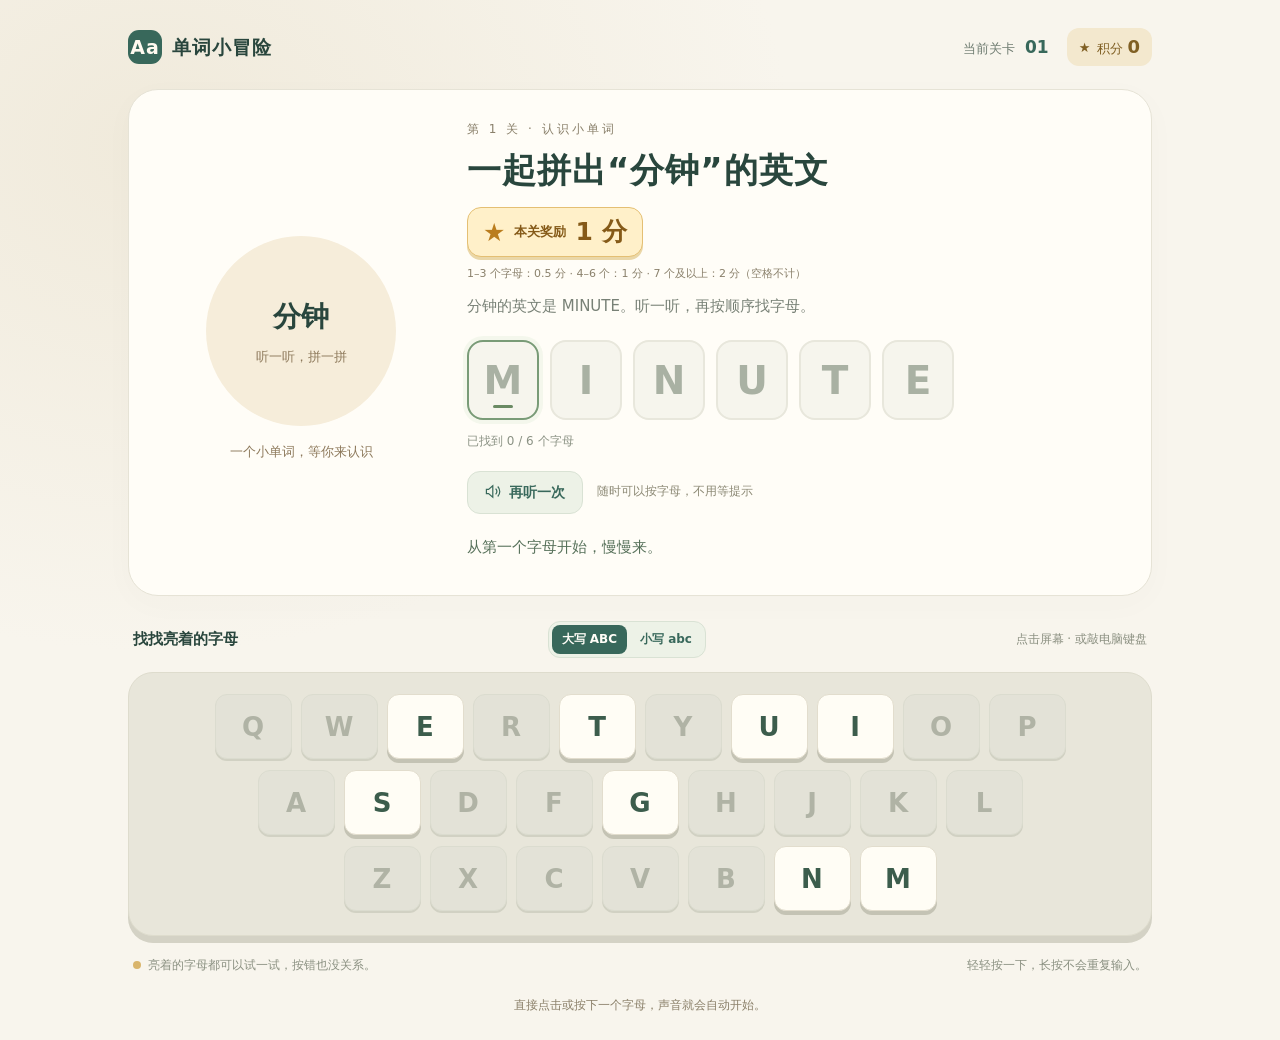
==== study-char/word-adventure.html @ ef0a318e "feat: 添加关卡奖励显示和积分计算逻辑，优化用户反馈体验" ====
<!doctype html>
<html lang="zh-CN">
<head>
  <meta charset="utf-8">
  <meta name="viewport" content="width=device-width, initial-scale=1">
  <meta name="description" content="听单词、找字母，认识简单英文单词，开启一关又一关的小冒险。">
  <title>单词小冒险 · 键盘小课堂</title>
  <link rel="icon" href="data:image/svg+xml,%3Csvg xmlns='http://www.w3.org/2000/svg' viewBox='0 0 32 32'%3E%3Crect width='32' height='32' rx='9' fill='%2338685b'/%3E%3Ctext x='16' y='24' text-anchor='middle' font-size='24'%3E🐱%3C/text%3E%3C/svg%3E">
  <style>
    :root { font-family: system-ui, "Microsoft YaHei", sans-serif; color: #29463d; background: #f8f5ed; --green: #38685b; --muted: #748177; --gold: #e7aa50; }
    * { box-sizing: border-box; }
    body { margin: 0; background: radial-gradient(ellipse at 12% 14%, #f0eadb 0, transparent 40%), #f8f5ed; }
    button { font: inherit; cursor: pointer; touch-action: manipulation; }
    button:focus-visible { outline: 3px solid #ba7525; outline-offset: 5px; }
    button:disabled { cursor: default; }
    main { max-width: 1080px; margin: auto; padding: 28px 28px 24px; }
    .header { display: flex; align-items: center; justify-content: space-between; gap: 16px; margin-bottom: 23px; }
    .brand { margin: 0; font-weight: 750; font-size: 19px; letter-spacing: 1px; }
    .brand span { display: inline-grid; place-items: center; width: 34px; height: 34px; margin-right: 10px; border-radius: 11px; background: var(--green); color: #fffaf0; }
    .chapter { color: #707d72; font-size: 13px; }
    .chapter strong { color: var(--green); font-size: 17px; margin-left: 6px; }
    .header-meta { display: flex; align-items: center; gap: 18px; }
    .score { display: inline-flex; align-items: center; gap: 7px; padding: 8px 12px; border-radius: 12px; background: #f3e8ce; color: #806024; font-size: 13px; white-space: nowrap; }
    .score strong { font-size: 18px; }
    .score-value { position: relative; display: inline-block; }
    .score-burst { position: absolute; inset: 0; pointer-events: none; z-index: 1; }
    .score-burst::before { content: ''; position: absolute; left: 50%; top: 50%; width: 34px; height: 34px; border: 2px solid var(--gold); border-radius: 50%; opacity: 0; transform: translate(-50%, -50%) scale(.45); }
    .score-bonus { position: absolute; top: 100%; right: 0; margin-top: 4px; padding: 2px 7px; border-radius: 9px; background: #fff7dc; color: #99631b; font-size: 16px; font-weight: 800; line-height: 1.25; white-space: nowrap; box-shadow: 0 2px 8px #ad7a2520; opacity: 0; }
    .score-spark { position: absolute; left: 50%; top: 50%; color: #d69832; font-size: 14px; line-height: 1; opacity: 0; }
    .score-spark:nth-of-type(2) { --spark-x: -27px; --spark-y: -14px; }
    .score-spark:nth-of-type(3) { --spark-x: 17px; --spark-y: -16px; }
    .score-spark:nth-of-type(4) { --spark-x: -24px; --spark-y: 18px; }
    .score-spark:nth-of-type(5) { --spark-x: 15px; --spark-y: 18px; }
    .score.earned { animation: score-glow .68s ease-out; }
    .score.earned strong { display: inline-block; animation: pop .35s ease-out; }
    .score.earned .score-burst::before { animation: score-ring .68s ease-out; }
    .score.earned .score-bonus { animation: score-gain 1s ease-out both; }
    .score.earned .score-spark { animation: score-spark .68s ease-out both; }
    .lesson { position: relative; overflow: hidden; display: grid; grid-template-columns: 260px 1fr; gap: 36px; padding: 31px 42px 32px; background: #fffdf7; border: 1px solid #e6e3d6; border-radius: 30px; box-shadow: 0 8px 32px #4b604b06; }
    .friend { display: flex; flex-direction: column; align-items: center; justify-content: center; }
    .cat-scene { width: 234px; height: 216px; position: relative; display: grid; place-items: center; }
    .cat-scene::before { content: ''; width: 190px; height: 190px; border-radius: 50%; background: #f6edda; position: absolute; }
    .cat { width: 218px; height: 202px; position: relative; overflow: visible; transform-origin: 50% 90%; }
    .emoji { font-size: 112px; position: relative; line-height: 1.5; }
    .meaning-art { position: relative; width: 210px; padding: 16px; text-align: center; }
    .meaning-art strong { display: block; font-size: 28px; line-height: 1.5; overflow-wrap: anywhere; }
    .meaning-art span { display: block; margin-top: 10px; color: #8d795b; font-size: 13px; }
    .friend-caption { margin: 4px 0 0; color: #8d795b; font-size: 13px; }
    .task { align-self: center; }
    .eyebrow { color: #8a806b; font-size: 12px; letter-spacing: 3px; margin: 0 0 10px; }
    h1 { font-size: clamp(24px, 3.5vw, 34px); margin: 0; letter-spacing: 1px; }
    .level-reward { display: inline-flex; align-items: center; gap: 9px; max-width: 100%; margin: 13px 0 0; padding: 9px 15px; border: 1px solid #e4bf73; border-radius: 14px; background: #fff0c9; color: #855a18; box-shadow: 0 3px 0 #ead7a8; }
    .level-reward .reward-star { color: #ba7d1e; font-size: 25px; }
    .level-reward .reward-label { font-size: 13px; font-weight: 650; }
    .level-reward strong { font-size: 25px; line-height: 1.2; white-space: nowrap; }
    .reward-rule { margin: 8px 0 0; color: #8a806b; font-size: 11px; line-height: 1.7; }
    .instruction { margin: 10px 0 21px; font-size: 15px; color: #788176; line-height: 1.7; }
    .slots { display: flex; flex-wrap: wrap; gap: 11px; }
    .slot { width: 72px; height: 80px; display: grid; place-items: center; border-radius: 16px; border: 2px solid #e8e7dc; background: #f6f5ed; color: #a9b1a3; font-size: 39px; font-weight: 750; position: relative; transition: background .2s, border-color .2s, color .2s; }
    .slot.current { border-color: #799b77; box-shadow: 0 0 0 4px #dfe9d657; }
    .slot.current::after { content: ''; width: 20px; height: 3px; position: absolute; bottom: 10px; border-radius: 2px; background: #6a8a63; }
    .slot.filled { color: #fffdf7; background: var(--green); border-color: var(--green); animation: pop .23s ease-out; }
    .slot.listening { box-shadow: 0 0 0 4px #e7aa5040; border-color: #d6a55e; }
    .slot.word-start { margin-left: 14px; }
    .slots.long-word { gap: 8px; }
    .slots.long-word .slot { width: 58px; height: 66px; font-size: 32px; }
    .progress { margin: 13px 0 0; font-size: 12px; color: #8b9284; }
    .actions { display: flex; align-items: center; flex-wrap: wrap; gap: 14px; margin-top: 21px; }
    .listen { border: 1px solid #d9e2d4; background: #edf2e7; color: var(--green); padding: 11px 17px; border-radius: 13px; font-size: 14px; font-weight: 650; }
    .listen:hover { background: #e1ead8; }
    .listen svg { width: 17px; height: 17px; vertical-align: -3px; margin-right: 7px; }
    .audio-state { color: #8b8874; font-size: 12px; min-height: 19px; }
    .feedback { min-height: 29px; margin: 20px 0 0; line-height: 1.8; font-size: 15px; font-weight: 550; color: #57715a; }
    .keyboard-area { margin-top: 25px; }
    .keyboard-heading { display: flex; align-items: center; justify-content: space-between; flex-wrap: wrap; gap: 12px; margin: 0 5px 14px; }
    .keyboard-heading h2 { margin: 0; font-size: 15px; font-weight: 650; }
    .keyboard-heading p { margin: 0; color: #8a8f80; font-size: 12px; }
    .case-switch { display: inline-flex; gap: 3px; padding: 3px; border: 1px solid #d9e2d4; border-radius: 12px; background: #edf2e7; color: var(--green); }
    .case-switch span { padding: 6px 10px; border-radius: 8px; font-size: 12px; font-weight: 650; transition: background .2s, color .2s; }
    .case-switch[aria-checked="false"] .case-upper, .case-switch[aria-checked="true"] .case-lower { background: var(--green); color: #fffdf7; }
    .case-switch:hover { border-color: #799b77; }
    .keyboard-shell { padding: 21px 25px 24px; border: 1px solid #dedccd; border-radius: 25px; background: #e8e6da; box-shadow: 0 7px 0 #d4d2c5; }
    .row { display: flex; justify-content: center; gap: 9px; margin-bottom: 11px; }
    .row:last-child { margin-bottom: 0; }
    .key { width: 8.9%; max-width: 77px; height: 65px; border: 1px solid #e2ddcd; border-radius: 12px; background: #fffdf5; color: #3c5d4c; box-shadow: 0 4px 0 #c4c3b4; font-size: 26px; font-weight: 700; transition: transform .12s, background .12s; }
    .key.available:hover, .key.pressed { background: #eef2dc; transform: translateY(2px); box-shadow: 0 2px 0 #b7baa5; }
    .key:disabled { background: #e3e2d7; color: #b0b3a5; border-color: #dbdccf; box-shadow: 0 2px 0 #d1d1c3; }
    .key.correct { background: var(--green); color: white; box-shadow: 0 2px 0 #254a40; }
    .key.try-again { background: #f4dfb8; border-color: #ddb36b; animation: nudge .3s ease; }
    .keyboard-note { display: flex; justify-content: space-between; gap: 12px; margin: 19px 5px 0; color: #8a9081; font-size: 12px; line-height: 1.7; }
    .dot { display: inline-block; width: 8px; height: 8px; border-radius: 50%; background: #d9b56c; margin-right: 7px; }
    .audio-notice { min-height: 21px; text-align: center; color: #8b806a; font-size: 12px; line-height: 1.7; margin: 19px 0 0; }
    .completion { margin-top: 17px; }
    .completion p { margin: 0 0 13px; color: #697b60; font-size: 14px; }
    .next { border: 0; border-radius: 13px; background: var(--green); color: white; font-size: 15px; font-weight: 650; padding: 12px 23px; box-shadow: 0 3px 0 #254a40; }
    .next:hover { background: #2e594d; }
    [hidden] { display: none !important; }
    .lesson.complete .cat, .lesson.complete .emoji, .lesson.complete .meaning-art { animation: cat-dance .6s ease-in-out 3; }
    .lesson.complete .cat-scene::before { background: #e8efdb; }
    .sparkles { position: absolute; inset: 0; pointer-events: none; opacity: 0; }
    .complete .sparkles { opacity: 1; }
    .sparkles span { position: absolute; color: #dca54d; font-size: 23px; animation: twinkle 1.2s ease-in-out 3; }
    .sparkles span:nth-child(1) { left: 4%; top: 20%; }
    .sparkles span:nth-child(2) { right: 2%; top: 11%; animation-delay: .2s; }
    .sparkles span:nth-child(3) { right: 3%; bottom: 20%; animation-delay: .4s; }
    @keyframes pop { 50% { transform: scale(1.08); } }
    @keyframes score-glow { 35% { background: #ffe3a1; box-shadow: 0 0 0 5px #e7aa5028, 0 0 20px #e7aa5040; transform: scale(1.06); } }
    @keyframes score-ring { 20% { opacity: .8; } 100% { opacity: 0; transform: translate(-50%, -50%) scale(1.8); } }
    @keyframes score-gain { 0% { opacity: 0; transform: translateY(4px) scale(.7); } 20%, 55% { opacity: 1; transform: translateY(-3px) scale(1); } 100% { opacity: 0; transform: translateY(-22px) scale(.95); } }
    @keyframes score-spark { 0% { opacity: 0; transform: translate(-50%, -50%) scale(.3); } 25% { opacity: 1; } 100% { opacity: 0; transform: translate(-50%, -50%) translate(var(--spark-x), var(--spark-y)) scale(.8) rotate(35deg); } }
    @keyframes nudge { 30% { transform: translateX(-3px); } 65% { transform: translateX(3px); } }
    @keyframes cat-dance { 25% { transform: translateY(-9px) rotate(-5deg); } 75% { transform: translateY(-9px) rotate(5deg); } }
    @keyframes twinkle { 50% { transform: scale(1.25) rotate(15deg); } }
    @media (max-width: 740px) {
      main { padding: 20px 16px; }
      .lesson { grid-template-columns: 180px 1fr; gap: 16px; padding: 26px 23px; }
      .cat-scene { width: 175px; height: 177px; }
      .cat-scene::before { width: 155px; height: 155px; }
      .cat { width: 180px; }
      .slot { width: 58px; height: 66px; font-size: 32px; }
      .keyboard-shell { padding: 18px 12px 22px; }
      .row { gap: 6px; }
      .key { height: 57px; font-size: 23px; }
    }
    @media (max-width: 520px) {
      .brand { font-size: 16px; }
      .chapter { font-size: 11px; }
      .chapter-label { display: none; }
      .header-meta { gap: 10px; }
      .score { padding: 6px 9px; }
      .lesson { grid-template-columns: 1fr; gap: 13px; padding: 19px 22px 23px; }
      .cat-scene { height: 136px; }
      .cat-scene::before { width: 126px; height: 126px; }
      .cat { width: 150px; height: 140px; }
      .meaning-art { width: 175px; padding: 10px; }
      .meaning-art strong { font-size: 22px; }
      .friend-caption { margin-top: 0; }
      .task { text-align: center; }
      .eyebrow { margin-bottom: 7px; }
      h1 { font-size: 25px; }
      .instruction { margin: 7px 0 15px; font-size: 13px; }
      .slots, .actions { justify-content: center; }
      .actions { margin-top: 16px; gap: 10px; }
      .feedback { margin-top: 14px; font-size: 13px; }
      .slots.long-word { gap: 6px; }
      .slots.long-word .slot { width: 40px; height: 48px; font-size: 26px; border-radius: 12px; }
      .keyboard-heading p { font-size: 11px; }
      .keyboard-shell { padding: 15px 8px 20px; }
      .row { gap: 4px; }
      .key { width: 9.5%; height: 48px; font-size: 20px; border-radius: 8px; }
      .keyboard-note { flex-direction: column; gap: 3px; }
      .audio-notice { margin-top: 12px; }
    }
    @media (prefers-reduced-motion: reduce) {
      *, *::before, *::after { animation: none !important; transition: none !important; }
      .score.earned .score-bonus { opacity: 1; transform: none; }
    }
  </style>
</head>
<body>
<main>
  <header class="header">
    <p class="brand"><span aria-hidden="true">Aa</span>单词小冒险</p>
    <div class="header-meta">
      <div class="chapter"><span class="chapter-label">当前关卡</span> <strong id="chapter">01</strong></div>
      <div class="score" id="score-badge" role="status" aria-live="polite" aria-atomic="true">
        <span aria-hidden="true">★</span><span>积分 <span class="score-value"><strong id="score">0</strong><span class="score-burst" aria-hidden="true"><span class="score-bonus" id="score-bonus">+0.5</span><span class="score-spark">✦</span><span class="score-spark">✧</span><span class="score-spark">✧</span><span class="score-spark">✦</span></span></span></span>
      </div>
    </div>
  </header>
  <section class="lesson" id="lesson" aria-labelledby="task-title">
    <div class="friend">
      <div class="cat-scene">
        <svg class="cat" id="cat-art" viewBox="0 0 240 220" role="img" aria-label="一只等你帮忙拼单词的小猫">
          <ellipse cx="122" cy="198" rx="67" ry="9" fill="#dbcfb7" opacity=".6"/>
          <path d="M165 172 Q210 180 199 141 Q193 124 205 115" fill="none" stroke="#d6a566" stroke-width="17" stroke-linecap="round"/>
          <path d="M81 132 Q62 163 74 191 Q93 206 167 190 Q177 155 154 131" fill="#e5b777"/>
          <ellipse cx="119" cy="168" rx="28" ry="30" fill="#f6dfb8"/>
          <path d="M77 93 L67 35 Q66 29 74 32 L108 56 M138 56 L173 32 Q181 29 180 38 L169 99" fill="#e5b777" stroke="#bf8b53" stroke-width="3" stroke-linejoin="round"/>
          <path d="M77 68 L75 44 L96 59 M151 60 L171 44 L168 72" fill="#dd9b87"/>
          <path d="M72 88 Q75 52 123 53 Q169 54 178 88 Q187 145 126 151 Q67 148 72 88" fill="#edc58d" stroke="#bf8b53" stroke-width="2.5"/>
          <path d="M109 55 L115 76 M123 54 L124 74 M137 56 L132 77" stroke="#cc995c" stroke-width="6" stroke-linecap="round"/>
          <ellipse cx="100" cy="105" rx="5" ry="7" fill="#4b493a"/><ellipse cx="149" cy="105" rx="5" ry="7" fill="#4b493a"/>
          <ellipse cx="88" cy="118" rx="10" ry="5" fill="#dfab8d"/><ellipse cx="162" cy="118" rx="10" ry="5" fill="#dfab8d"/>
          <path d="M119 116 Q124 111 130 116 L125 122 Z" fill="#bc8276"/>
          <path d="M125 122 Q117 133 112 125 M125 122 Q132 133 138 125" stroke="#795e49" stroke-width="2.5" fill="none" stroke-linecap="round"/>
          <path d="M61 107 L84 111 M59 120 L83 119 M165 111 L189 106 M166 119 L191 122" stroke="#9f805f" stroke-width="2" stroke-linecap="round"/>
          <path d="M83 181 Q88 191 105 189 M134 189 Q151 193 157 183" fill="none" stroke="#bf8b53" stroke-width="3" stroke-linecap="round"/>
        </svg>
        <span class="emoji" id="emoji-art" hidden aria-hidden="true"></span>
        <div class="meaning-art" id="meaning-art" hidden><strong id="meaning-art-label"></strong><span>听一听，拼一拼</span></div>
        <div class="sparkles" aria-hidden="true"><span>✦</span><span>✧</span><span>✦</span></div>
      </div>
      <p class="friend-caption" id="friend-caption">一位小伙伴，等你来认识</p>
    </div>
    <div class="task">
      <p class="eyebrow" id="eyebrow">第 1 关 · 认识小动物</p>
      <h1 id="task-title">帮小猫拼出它的名字</h1>
      <p class="level-reward" id="level-reward" aria-describedby="reward-rule"><span class="reward-star" aria-hidden="true">★</span><span class="reward-label">本关奖励</span><strong id="level-points">0.5 分</strong></p>
      <p class="reward-rule" id="reward-rule">1–3 个字母：0.5 分 · 4–6 个：1 分 · 7 个及以上：2 分（空格不计）</p>
      <p class="instruction" id="instruction">猫的英文是 cat。听一听，再按顺序找字母。</p>
      <div class="slots" id="slots" role="group" aria-label="单词拼写进度"></div>
      <p class="progress" id="progress">已找到 0 / 3 个字母</p>
      <div class="actions">
        <button class="listen" id="listen" type="button" aria-label="再听一次英文单词、中文释义和字母拼写"><svg viewBox="0 0 24 24" fill="none" stroke="currentColor" stroke-width="1.7" aria-hidden="true"><path d="M11 4 5 9H2v6h3l6 5Z"/><path d="M15 8a6 6 0 0 1 0 8m3-11a10 10 0 0 1 0 14"/></svg>再听一次</button>
        <span class="audio-state" id="audio-state">听一听，也可以直接开始</span>
      </div>
      <p class="feedback" id="feedback" role="status" aria-live="polite">从第一个字母开始，慢慢来。</p>
      <div class="completion" id="completion" hidden><p id="completion-message">拼对啦！即将进入下一关。</p><button class="next" id="next" type="button">下一关 →</button></div>
    </div>
  </section>
  <section class="keyboard-area" aria-labelledby="keyboard-title">
    <div class="keyboard-heading">
      <h2 id="keyboard-title">找找亮着的字母</h2>
      <button class="case-switch" id="letter-case" type="button" role="switch" aria-checked="false" aria-label="使用小写字母" aria-controls="slots keyboard" title="切换字母大小写"><span class="case-upper" aria-hidden="true">大写 ABC</span><span class="case-lower" aria-hidden="true">小写 abc</span></button>
      <p>点击屏幕 · 或敲电脑键盘</p>
    </div>
    <div class="keyboard-shell" id="keyboard"></div>
    <div class="keyboard-note"><span><span class="dot" aria-hidden="true"></span>亮着的字母都可以试一试，按错也没关系。</span><span>轻轻按一下，长按不会重复输入。</span></div>
  </section>
  <p class="audio-notice" id="audio-notice" role="status"></p>
  <noscript><p>请启用 JavaScript，开始单词小冒险。</p></noscript>
</main>
<script>
(() => {
  'use strict';

  // 页面级默认难度，可通过 URL 覆盖：?distractorCount=4&showSpelling=false。
  const DEFAULT_GAME_OPTIONS = Object.freeze({ distractorCount: 2, showSpelling: true });
  const optionParams = new URLSearchParams(window.location.search);
  const requestedCount = optionParams.get('distractorCount');
  const requestedSpelling = optionParams.get('showSpelling');
  const GAME_OPTIONS = Object.freeze({
    distractorCount: requestedCount !== null && /^\d+$/.test(requestedCount) && Number(requestedCount) <= 26
      ? Number(requestedCount) : DEFAULT_GAME_OPTIONS.distractorCount,
    showSpelling: requestedSpelling === 'false' ? false
      : requestedSpelling === 'true' ? true : DEFAULT_GAME_OPTIONS.showSpelling
  });

  // 单词只保存内容；干扰字母按不同字母数计算，数量最多为剩余可选字母数。
  const WORD_POOL = [
    {"id":"cat-01","word":"CAT","meaning":"猫","illustration":"🐱"},
    {"id":"dog-01","word":"DOG","meaning":"狗","illustration":"🐶"},
    {"id":"sun-01","word":"SUN","meaning":"太阳","illustration":"☀️"},
    {"id":"hat-01","word":"HAT","meaning":"帽子","illustration":"🎩"},
    {"id":"cup-01","word":"CUP","meaning":"杯子","illustration":"🥤"},
    {"id":"egg-01","word":"EGG","meaning":"鸡蛋","illustration":"🥚"},
    {"id":"bear-01","word":"BEAR","meaning":"熊","illustration":"🐻"},
    {"id":"bird-01","word":"BIRD","meaning":"鸟","illustration":"🐦"},
    {"id":"duck-01","word":"DUCK","meaning":"鸭子","illustration":"🦆"},
    {"id":"fish-01","word":"FISH","meaning":"鱼","illustration":"🐟"},
    {"id":"apple-01","word":"APPLE","meaning":"苹果","illustration":"🍎"},
    {"id":"bread-01","word":"BREAD","meaning":"面包","illustration":"🍞"},
    {"id":"cake-01","word":"CAKE","meaning":"蛋糕","illustration":"🎂"},
    {"id":"milk-01","word":"MILK","meaning":"牛奶","illustration":"🥛"},
    {"id":"bag-01","word":"BAG","meaning":"书包","illustration":"🎒"},
    {"id":"book-01","word":"BOOK","meaning":"书","illustration":"📖"},
    {"id":"bike-01","word":"BIKE","meaning":"自行车","illustration":"🚲"},
    {"id":"bus-01","word":"BUS","meaning":"公共汽车","illustration":"🚌"},
    {"id":"a-01","word":"A","meaning":"一；一个","illustration":""},
    {"id":"an-01","word":"AN","meaning":"一个（不定冠词）","illustration":""},
    {"id":"about-01","word":"ABOUT","meaning":"关于；大约","illustration":""},
    {"id":"afraid-01","word":"AFRAID","meaning":"害怕的","illustration":""},
    {"id":"after-01","word":"AFTER","meaning":"在……之后","illustration":""},
    {"id":"afternoon-01","word":"AFTERNOON","meaning":"下午","illustration":""},
    {"id":"again-01","word":"AGAIN","meaning":"再；又","illustration":""},
    {"id":"all-01","word":"ALL","meaning":"全部；所有","illustration":""},
    {"id":"also-01","word":"ALSO","meaning":"也","illustration":""},
    {"id":"always-01","word":"ALWAYS","meaning":"总是","illustration":""},
    {"id":"am-01","word":"AM","meaning":"是（用于 I）","illustration":""},
    {"id":"and-01","word":"AND","meaning":"和；并且","illustration":""},
    {"id":"angry-01","word":"ANGRY","meaning":"生气的","illustration":"😠"},
    {"id":"animal-01","word":"ANIMAL","meaning":"动物","illustration":""},
    {"id":"answer-01","word":"ANSWER","meaning":"回答；答案","illustration":""},
    {"id":"any-01","word":"ANY","meaning":"任何；一些","illustration":""},
    {"id":"are-01","word":"ARE","meaning":"是（用于 you 或复数）","illustration":""},
    {"id":"arm-01","word":"ARM","meaning":"手臂","illustration":"💪"},
    {"id":"art-01","word":"ART","meaning":"美术；艺术","illustration":"🎨"},
    {"id":"ask-01","word":"ASK","meaning":"问；请求","illustration":""},
    {"id":"at-01","word":"AT","meaning":"在（某时或某处）","illustration":""},
    {"id":"aunt-01","word":"AUNT","meaning":"姑妈；姨妈；伯母；婶婶","illustration":""},
    {"id":"autumn-01","word":"AUTUMN","meaning":"秋天","illustration":"🍂"},
    {"id":"baby-01","word":"BABY","meaning":"婴儿","illustration":"👶"},
    {"id":"back-01","word":"BACK","meaning":"后面；背部；回去","illustration":""},
    {"id":"bad-01","word":"BAD","meaning":"坏的；糟糕的","illustration":""},
    {"id":"ball-01","word":"BALL","meaning":"球","illustration":"⚽"},
    {"id":"banana-01","word":"BANANA","meaning":"香蕉","illustration":"🍌"},
    {"id":"basketball-01","word":"BASKETBALL","meaning":"篮球","illustration":"🏀"},
    {"id":"be-01","word":"BE","meaning":"是；成为","illustration":""},
    {"id":"beautiful-01","word":"BEAUTIFUL","meaning":"美丽的","illustration":""},
    {"id":"bed-01","word":"BED","meaning":"床","illustration":"🛏️"},
    {"id":"before-01","word":"BEFORE","meaning":"在……之前","illustration":""},
    {"id":"begin-01","word":"BEGIN","meaning":"开始","illustration":""},
    {"id":"behind-01","word":"BEHIND","meaning":"在……后面","illustration":""},
    {"id":"beside-01","word":"BESIDE","meaning":"在……旁边","illustration":""},
    {"id":"between-01","word":"BETWEEN","meaning":"在……之间","illustration":""},
    {"id":"big-01","word":"BIG","meaning":"大的","illustration":""},
    {"id":"bicycle-01","word":"BICYCLE","meaning":"自行车","illustration":"🚲"},
    {"id":"birthday-01","word":"BIRTHDAY","meaning":"生日","illustration":"🎂"},
    {"id":"black-01","word":"BLACK","meaning":"黑色（的）","illustration":"⚫"},
    {"id":"blackboard-01","word":"BLACKBOARD","meaning":"黑板","illustration":""},
    {"id":"blue-01","word":"BLUE","meaning":"蓝色（的）","illustration":"🔵"},
    {"id":"boat-01","word":"BOAT","meaning":"小船","illustration":"⛵"},
    {"id":"body-01","word":"BODY","meaning":"身体","illustration":"🧍"},
    {"id":"box-01","word":"BOX","meaning":"盒子","illustration":"📦"},
    {"id":"boy-01","word":"BOY","meaning":"男孩","illustration":"👦"},
    {"id":"breakfast-01","word":"BREAKFAST","meaning":"早餐","illustration":""},
    {"id":"bring-01","word":"BRING","meaning":"带来；拿来","illustration":""},
    {"id":"brother-01","word":"BROTHER","meaning":"兄弟","illustration":""},
    {"id":"brown-01","word":"BROWN","meaning":"棕色（的）","illustration":"🟤"},
    {"id":"busy-01","word":"BUSY","meaning":"忙碌的","illustration":""},
    {"id":"but-01","word":"BUT","meaning":"但是","illustration":""},
    {"id":"buy-01","word":"BUY","meaning":"买","illustration":""},
    {"id":"by-01","word":"BY","meaning":"在……旁边；乘（交通工具）；通过","illustration":""},
    {"id":"call-01","word":"CALL","meaning":"称呼；打电话；呼叫","illustration":""},
    {"id":"can-01","word":"CAN","meaning":"能；会；可以","illustration":""},
    {"id":"candy-01","word":"CANDY","meaning":"糖果","illustration":"🍬"},
    {"id":"cap-01","word":"CAP","meaning":"帽子","illustration":"🧢"},
    {"id":"car-01","word":"CAR","meaning":"小汽车","illustration":"🚗"},
    {"id":"card-01","word":"CARD","meaning":"卡片","illustration":""},
    {"id":"chair-01","word":"CHAIR","meaning":"椅子","illustration":"🪑"},
    {"id":"chicken-01","word":"CHICKEN","meaning":"鸡","illustration":"🐔"},
    {"id":"child-01","word":"CHILD","meaning":"孩子","illustration":"🧒"},
    {"id":"children-01","word":"CHILDREN","meaning":"孩子们","illustration":""},
    {"id":"china-01","word":"CHINA","meaning":"中国","illustration":"","display":"China"},
    {"id":"chinese-01","word":"CHINESE","meaning":"中国的；中文；中国人","illustration":"","display":"Chinese"},
    {"id":"cinema-01","word":"CINEMA","meaning":"电影院","illustration":"🎦"},
    {"id":"city-01","word":"CITY","meaning":"城市","illustration":"🏙️"},
    {"id":"class-01","word":"CLASS","meaning":"班级；课","illustration":""},
    {"id":"clean-01","word":"CLEAN","meaning":"干净的；打扫","illustration":""},
    {"id":"clever-01","word":"CLEVER","meaning":"聪明的","illustration":""},
    {"id":"clock-01","word":"CLOCK","meaning":"时钟","illustration":"🕒"},
    {"id":"close-01","word":"CLOSE","meaning":"关闭","illustration":""},
    {"id":"clothes-01","word":"CLOTHES","meaning":"衣服","illustration":"👕"},
    {"id":"cloudy-01","word":"CLOUDY","meaning":"多云的","illustration":"☁️"},
    {"id":"coat-01","word":"COAT","meaning":"外套","illustration":"🧥"},
    {"id":"cold-01","word":"COLD","meaning":"冷的；寒冷的","illustration":"🥶"},
    {"id":"colour-01","word":"COLOUR","meaning":"颜色；给……着色","illustration":"🎨"},
    {"id":"color-01","word":"COLOR","meaning":"颜色；给……着色","illustration":"🎨"},
    {"id":"come-01","word":"COME","meaning":"来","illustration":""},
    {"id":"computer-01","word":"COMPUTER","meaning":"电脑","illustration":"💻"},
    {"id":"cook-01","word":"COOK","meaning":"烹饪；厨师","illustration":""},
    {"id":"cool-01","word":"COOL","meaning":"凉爽的；酷的","illustration":""},
    {"id":"cousin-01","word":"COUSIN","meaning":"堂（表）兄弟姐妹","illustration":""},
    {"id":"cow-01","word":"COW","meaning":"奶牛","illustration":"🐄"},
    {"id":"crayon-01","word":"CRAYON","meaning":"蜡笔","illustration":"🖍️"},
    {"id":"cry-01","word":"CRY","meaning":"哭","illustration":"😢"},
    {"id":"dad-01","word":"DAD","meaning":"爸爸","illustration":""},
    {"id":"dance-01","word":"DANCE","meaning":"跳舞；舞蹈","illustration":"💃"},
    {"id":"day-01","word":"DAY","meaning":"一天；白天","illustration":"🌞"},
    {"id":"dear-01","word":"DEAR","meaning":"亲爱的","illustration":""},
    {"id":"desk-01","word":"DESK","meaning":"书桌","illustration":""},
    {"id":"difficult-01","word":"DIFFICULT","meaning":"困难的","illustration":""},
    {"id":"dinner-01","word":"DINNER","meaning":"晚餐","illustration":""},
    {"id":"dirty-01","word":"DIRTY","meaning":"脏的","illustration":""},
    {"id":"do-01","word":"DO","meaning":"做；干","illustration":""},
    {"id":"doctor-01","word":"DOCTOR","meaning":"医生","illustration":"🧑‍⚕️"},
    {"id":"door-01","word":"DOOR","meaning":"门","illustration":"🚪"},
    {"id":"down-01","word":"DOWN","meaning":"向下；在下面","illustration":"⬇️"},
    {"id":"draw-01","word":"DRAW","meaning":"画；绘画","illustration":""},
    {"id":"dress-01","word":"DRESS","meaning":"连衣裙；穿衣","illustration":"👗"},
    {"id":"drink-01","word":"DRINK","meaning":"喝；饮料","illustration":""},
    {"id":"driver-01","word":"DRIVER","meaning":"司机","illustration":""},
    {"id":"ear-01","word":"EAR","meaning":"耳朵","illustration":"👂"},
    {"id":"early-01","word":"EARLY","meaning":"早；提早","illustration":""},
    {"id":"easy-01","word":"EASY","meaning":"容易的","illustration":""},
    {"id":"eat-01","word":"EAT","meaning":"吃","illustration":""},
    {"id":"elephant-01","word":"ELEPHANT","meaning":"大象","illustration":"🐘"},
    {"id":"email-01","word":"EMAIL","meaning":"电子邮件","illustration":"📧"},
    {"id":"english-01","word":"ENGLISH","meaning":"英语；英国的；英国人","illustration":"","display":"English"},
    {"id":"evening-01","word":"EVENING","meaning":"傍晚；晚上","illustration":"🌆"},
    {"id":"every-01","word":"EVERY","meaning":"每个；每一","illustration":""},
    {"id":"exercise-01","word":"EXERCISE","meaning":"锻炼；练习","illustration":""},
    {"id":"eye-01","word":"EYE","meaning":"眼睛","illustration":"👁️"},
    {"id":"face-01","word":"FACE","meaning":"脸","illustration":"😀"},
    {"id":"family-01","word":"FAMILY","meaning":"家庭；家人","illustration":"👨‍👩‍👧‍👦"},
    {"id":"fan-01","word":"FAN","meaning":"风扇；爱好者","illustration":""},
    {"id":"far-01","word":"FAR","meaning":"远的；远地","illustration":""},
    {"id":"farm-01","word":"FARM","meaning":"农场","illustration":""},
    {"id":"farmer-01","word":"FARMER","meaning":"农民","illustration":"👩‍🌾"},
    {"id":"fast-01","word":"FAST","meaning":"快的；快速地","illustration":""},
    {"id":"father-01","word":"FATHER","meaning":"父亲","illustration":""},
    {"id":"favourite-01","word":"FAVOURITE","meaning":"最喜欢的；最喜欢的人或物","illustration":""},
    {"id":"favorite-01","word":"FAVORITE","meaning":"最喜欢的；最喜欢的人或物","illustration":""},
    {"id":"feel-01","word":"FEEL","meaning":"感觉；觉得","illustration":""},
    {"id":"film-01","word":"FILM","meaning":"电影","illustration":"🎬"},
    {"id":"find-01","word":"FIND","meaning":"找到；发现","illustration":""},
    {"id":"fine-01","word":"FINE","meaning":"好的；身体健康的","illustration":""},
    {"id":"floor-01","word":"FLOOR","meaning":"地板；楼层","illustration":""},
    {"id":"flower-01","word":"FLOWER","meaning":"花","illustration":"🌼"},
    {"id":"fly-01","word":"FLY","meaning":"飞；苍蝇","illustration":""},
    {"id":"food-01","word":"FOOD","meaning":"食物","illustration":""},
    {"id":"foot-01","word":"FOOT","meaning":"脚","illustration":"🦶"},
    {"id":"feet-01","word":"FEET","meaning":"脚（foot 的复数）","illustration":""},
    {"id":"football-01","word":"FOOTBALL","meaning":"足球","illustration":"⚽"},
    {"id":"for-01","word":"FOR","meaning":"为了；给","illustration":""},
    {"id":"friend-01","word":"FRIEND","meaning":"朋友","illustration":""},
    {"id":"from-01","word":"FROM","meaning":"从；来自","illustration":""},
    {"id":"fruit-01","word":"FRUIT","meaning":"水果","illustration":""},
    {"id":"game-01","word":"GAME","meaning":"游戏","illustration":""},
    {"id":"get-01","word":"GET","meaning":"得到；拿到","illustration":""},
    {"id":"girl-01","word":"GIRL","meaning":"女孩","illustration":"👧"},
    {"id":"give-01","word":"GIVE","meaning":"给；给予","illustration":""},
    {"id":"go-01","word":"GO","meaning":"去；走","illustration":""},
    {"id":"good-01","word":"GOOD","meaning":"好的；不错的","illustration":""},
    {"id":"goodbye-01","word":"GOODBYE","meaning":"再见","illustration":"👋"},
    {"id":"bye-01","word":"BYE","meaning":"再见","illustration":"👋"},
    {"id":"grandfather-01","word":"GRANDFATHER","meaning":"（外）祖父","illustration":""},
    {"id":"grandpa-01","word":"GRANDPA","meaning":"爷爷；外公","illustration":""},
    {"id":"grandmother-01","word":"GRANDMOTHER","meaning":"（外）祖母","illustration":""},
    {"id":"grandma-01","word":"GRANDMA","meaning":"奶奶；外婆","illustration":""},
    {"id":"grass-01","word":"GRASS","meaning":"草；草地","illustration":""},
    {"id":"great-01","word":"GREAT","meaning":"很好的；了不起的","illustration":""},
    {"id":"green-01","word":"GREEN","meaning":"绿色；绿色的","illustration":"🟢"},
    {"id":"hair-01","word":"HAIR","meaning":"头发","illustration":""},
    {"id":"half-01","word":"HALF","meaning":"一半","illustration":""},
    {"id":"hand-01","word":"HAND","meaning":"手","illustration":"✋"},
    {"id":"happy-01","word":"HAPPY","meaning":"高兴的；快乐的","illustration":"😊"},
    {"id":"have-01","word":"HAVE","meaning":"有；拥有","illustration":""},
    {"id":"has-01","word":"HAS","meaning":"有；拥有（用于第三人称单数）","illustration":""},
    {"id":"he-01","word":"HE","meaning":"他","illustration":""},
    {"id":"head-01","word":"HEAD","meaning":"头","illustration":""},
    {"id":"healthy-01","word":"HEALTHY","meaning":"健康的","illustration":""},
    {"id":"hear-01","word":"HEAR","meaning":"听见","illustration":""},
    {"id":"heavy-01","word":"HEAVY","meaning":"重的","illustration":""},
    {"id":"hello-01","word":"HELLO","meaning":"你好","illustration":"👋"},
    {"id":"help-01","word":"HELP","meaning":"帮助","illustration":""},
    {"id":"her-01","word":"HER","meaning":"她；她的","illustration":""},
    {"id":"here-01","word":"HERE","meaning":"这里；在这里","illustration":""},
    {"id":"hi-01","word":"HI","meaning":"嗨；你好","illustration":"👋"},
    {"id":"high-01","word":"HIGH","meaning":"高的","illustration":""},
    {"id":"him-01","word":"HIM","meaning":"他（宾格）","illustration":""},
    {"id":"his-01","word":"HIS","meaning":"他的","illustration":""},
    {"id":"holiday-01","word":"HOLIDAY","meaning":"假期；节日","illustration":""},
    {"id":"home-01","word":"HOME","meaning":"家","illustration":"🏠"},
    {"id":"horse-01","word":"HORSE","meaning":"马","illustration":"🐴"},
    {"id":"hospital-01","word":"HOSPITAL","meaning":"医院","illustration":"🏥"},
    {"id":"hot-01","word":"HOT","meaning":"热的；烫的","illustration":"🥵"},
    {"id":"hour-01","word":"HOUR","meaning":"小时","illustration":""},
    {"id":"house-01","word":"HOUSE","meaning":"房子","illustration":"🏠"},
    {"id":"how-01","word":"HOW","meaning":"怎样；如何","illustration":""},
    {"id":"hungry-01","word":"HUNGRY","meaning":"饿的","illustration":""},
    {"id":"i-01","word":"I","meaning":"我","illustration":"","display":"I"},
    {"id":"ice-cream-01","word":"ICE CREAM","meaning":"冰淇淋","illustration":"🍦"},
    {"id":"idea-01","word":"IDEA","meaning":"主意；想法","illustration":"💡"},
    {"id":"ill-01","word":"ILL","meaning":"生病的","illustration":"🤒"},
    {"id":"in-01","word":"IN","meaning":"在……里面；在……期间","illustration":""},
    {"id":"interesting-01","word":"INTERESTING","meaning":"有趣的","illustration":""},
    {"id":"is-01","word":"IS","meaning":"是；在（用于第三人称单数）","illustration":""},
    {"id":"it-01","word":"IT","meaning":"它","illustration":""},
    {"id":"its-01","word":"ITS","meaning":"它的","illustration":""},
    {"id":"juice-01","word":"JUICE","meaning":"果汁","illustration":"🧃"},
    {"id":"jump-01","word":"JUMP","meaning":"跳；跳跃","illustration":""},
    {"id":"kid-01","word":"KID","meaning":"小孩","illustration":"🧒"},
    {"id":"kind-01","word":"KIND","meaning":"友善的；种类","illustration":""},
    {"id":"kitchen-01","word":"KITCHEN","meaning":"厨房","illustration":""},
    {"id":"kite-01","word":"KITE","meaning":"风筝","illustration":"🪁"},
    {"id":"know-01","word":"KNOW","meaning":"知道；认识","illustration":""},
    {"id":"lake-01","word":"LAKE","meaning":"湖","illustration":""},
    {"id":"late-01","word":"LATE","meaning":"迟的；晚的","illustration":""},
    {"id":"left-01","word":"LEFT","meaning":"左边；向左","illustration":"⬅️"},
    {"id":"leg-01","word":"LEG","meaning":"腿","illustration":"🦵"},
    {"id":"lesson-01","word":"LESSON","meaning":"课；课程","illustration":""},
    {"id":"let-01","word":"LET","meaning":"让","illustration":""},
    {"id":"library-01","word":"LIBRARY","meaning":"图书馆","illustration":""},
    {"id":"light-01","word":"LIGHT","meaning":"灯；光","illustration":"💡"},
    {"id":"like-01","word":"LIKE","meaning":"喜欢；像","illustration":""},
    {"id":"listen-01","word":"LISTEN","meaning":"听；倾听","illustration":""},
    {"id":"little-01","word":"LITTLE","meaning":"小的；少量的","illustration":""},
    {"id":"live-01","word":"LIVE","meaning":"居住；生活","illustration":""},
    {"id":"long-01","word":"LONG","meaning":"长的","illustration":""},
    {"id":"look-01","word":"LOOK","meaning":"看","illustration":"👀"},
    {"id":"love-01","word":"LOVE","meaning":"爱；喜爱","illustration":"❤️"},
    {"id":"lunch-01","word":"LUNCH","meaning":"午餐","illustration":""},
    {"id":"make-01","word":"MAKE","meaning":"制作；做","illustration":""},
    {"id":"man-01","word":"MAN","meaning":"男人；成年男子","illustration":"👨"},
    {"id":"men-01","word":"MEN","meaning":"男人（复数）","illustration":""},
    {"id":"many-01","word":"MANY","meaning":"许多","illustration":""},
    {"id":"map-01","word":"MAP","meaning":"地图","illustration":"🗺️"},
    {"id":"maths-01","word":"MATHS","meaning":"数学","illustration":""},
    {"id":"math-01","word":"MATH","meaning":"数学","illustration":""},
    {"id":"me-01","word":"ME","meaning":"我（宾格）","illustration":""},
    {"id":"meet-01","word":"MEET","meaning":"遇见；会面","illustration":""},
    {"id":"minute-01","word":"MINUTE","meaning":"分钟","illustration":""},
    {"id":"miss-01","word":"MISS","meaning":"小姐；（未婚女性称谓）","illustration":"","display":"Miss"},
    {"id":"monkey-01","word":"MONKEY","meaning":"猴子","illustration":"🐒"},
    {"id":"month-01","word":"MONTH","meaning":"月；月份","illustration":""},
    {"id":"moon-01","word":"MOON","meaning":"月亮","illustration":"🌙"},
    {"id":"morning-01","word":"MORNING","meaning":"早晨；上午","illustration":"🌅"},
    {"id":"mother-01","word":"MOTHER","meaning":"母亲；妈妈","illustration":""},
    {"id":"mouth-01","word":"MOUTH","meaning":"嘴","illustration":"👄"},
    {"id":"mr-01","word":"MR","meaning":"先生","illustration":"","display":"Mr","speech":"Mister"},
    {"id":"mrs-01","word":"MRS","meaning":"太太；夫人","illustration":"","display":"Mrs","speech":"Missus"},
    {"id":"ms-01","word":"MS","meaning":"女士（不指明婚姻状况）","illustration":"","display":"Ms","speech":"Miz"},
    {"id":"much-01","word":"MUCH","meaning":"许多；大量","illustration":""},
    {"id":"mum-01","word":"MUM","meaning":"妈妈","illustration":""},
    {"id":"mom-01","word":"MOM","meaning":"妈妈","illustration":""},
    {"id":"music-01","word":"MUSIC","meaning":"音乐","illustration":"🎵"},
    {"id":"my-01","word":"MY","meaning":"我的","illustration":""},
    {"id":"name-01","word":"NAME","meaning":"名字","illustration":""},
    {"id":"near-01","word":"NEAR","meaning":"近的；在……附近","illustration":""},
    {"id":"new-01","word":"NEW","meaning":"新的","illustration":""},
    {"id":"next-01","word":"NEXT","meaning":"下一个的；紧挨着","illustration":""},
    {"id":"nice-01","word":"NICE","meaning":"令人愉快的；友好的","illustration":""},
    {"id":"night-01","word":"NIGHT","meaning":"夜晚","illustration":"🌃"},
    {"id":"no-01","word":"NO","meaning":"不；没有","illustration":""},
    {"id":"noodle-01","word":"NOODLE","meaning":"面条","illustration":"🍜"},
    {"id":"nose-01","word":"NOSE","meaning":"鼻子","illustration":"👃"},
    {"id":"not-01","word":"NOT","meaning":"不；没有","illustration":""},
    {"id":"now-01","word":"NOW","meaning":"现在","illustration":""},
    {"id":"nurse-01","word":"NURSE","meaning":"护士","illustration":"🧑‍⚕️"},
    {"id":"of-01","word":"OF","meaning":"……的","illustration":""},
    {"id":"often-01","word":"OFTEN","meaning":"经常","illustration":""},
    {"id":"old-01","word":"OLD","meaning":"年老的；旧的","illustration":""},
    {"id":"on-01","word":"ON","meaning":"在……上面；关于","illustration":""},
    {"id":"open-01","word":"OPEN","meaning":"打开；开放的","illustration":""},
    {"id":"or-01","word":"OR","meaning":"或者","illustration":""},
    {"id":"orange-01","word":"ORANGE","meaning":"橙子；橘子","illustration":"🍊"},
    {"id":"our-01","word":"OUR","meaning":"我们的","illustration":""},
    {"id":"panda-01","word":"PANDA","meaning":"熊猫","illustration":"🐼"},
    {"id":"parent-01","word":"PARENT","meaning":"父亲或母亲；家长","illustration":""},
    {"id":"park-01","word":"PARK","meaning":"公园","illustration":""},
    {"id":"party-01","word":"PARTY","meaning":"聚会；派对","illustration":"🎉"},
    {"id":"pe-01","word":"PE","meaning":"体育；体育课","illustration":"","display":"PE","speech":"P E"},
    {"id":"physical-education-01","word":"PHYSICAL EDUCATION","meaning":"体育；体育课","illustration":""},
    {"id":"pen-01","word":"PEN","meaning":"钢笔；笔","illustration":"🖊️"},
    {"id":"pencil-01","word":"PENCIL","meaning":"铅笔","illustration":"✏️"},
    {"id":"people-01","word":"PEOPLE","meaning":"人；人们","illustration":"👥"},
    {"id":"photo-01","word":"PHOTO","meaning":"照片","illustration":""},
    {"id":"picture-01","word":"PICTURE","meaning":"图画；照片","illustration":"🖼️"},
    {"id":"pig-01","word":"PIG","meaning":"猪","illustration":"🐷"},
    {"id":"place-01","word":"PLACE","meaning":"地方；地点","illustration":""},
    {"id":"plane-01","word":"PLANE","meaning":"飞机","illustration":"✈️"},
    {"id":"plant-01","word":"PLANT","meaning":"植物","illustration":"🪴"},
    {"id":"play-01","word":"PLAY","meaning":"玩；打（球）；演奏","illustration":""},
    {"id":"playground-01","word":"PLAYGROUND","meaning":"操场；游乐场","illustration":""},
    {"id":"please-01","word":"PLEASE","meaning":"请","illustration":""},
    {"id":"police-01","word":"POLICE","meaning":"警察；警方","illustration":"👮"},
    {"id":"potato-01","word":"POTATO","meaning":"土豆；马铃薯","illustration":"🥔"},
    {"id":"pupil-01","word":"PUPIL","meaning":"学生；小学生","illustration":""},
    {"id":"put-01","word":"PUT","meaning":"放；置","illustration":""},
    {"id":"rain-01","word":"RAIN","meaning":"雨；下雨","illustration":"🌧️"},
    {"id":"read-01","word":"READ","meaning":"读；阅读","illustration":""},
    {"id":"red-01","word":"RED","meaning":"红色；红色的","illustration":"🟥"},
    {"id":"rice-01","word":"RICE","meaning":"米饭；大米","illustration":"🍚"},
    {"id":"right-01","word":"RIGHT","meaning":"右边；正确的","illustration":"➡️"},
    {"id":"river-01","word":"RIVER","meaning":"河；江","illustration":"🏞️"},
    {"id":"room-01","word":"ROOM","meaning":"房间","illustration":""},
    {"id":"ruler-01","word":"RULER","meaning":"尺子","illustration":"📏"},
    {"id":"run-01","word":"RUN","meaning":"跑；奔跑","illustration":"🏃"},
    {"id":"sad-01","word":"SAD","meaning":"难过的；伤心的","illustration":"😢"},
    {"id":"say-01","word":"SAY","meaning":"说；讲","illustration":"🗣️"},
    {"id":"school-01","word":"SCHOOL","meaning":"学校","illustration":"🏫"},
    {"id":"schoolbag-01","word":"SCHOOLBAG","meaning":"书包","illustration":"🎒"},
    {"id":"science-01","word":"SCIENCE","meaning":"科学","illustration":""},
    {"id":"season-01","word":"SEASON","meaning":"季节","illustration":""},
    {"id":"see-01","word":"SEE","meaning":"看见；看到","illustration":"👀"},
    {"id":"she-01","word":"SHE","meaning":"她","illustration":""},
    {"id":"sheep-01","word":"SHEEP","meaning":"绵羊","illustration":"🐑"},
    {"id":"ship-01","word":"SHIP","meaning":"船；轮船","illustration":"🚢"},
    {"id":"shirt-01","word":"SHIRT","meaning":"衬衫","illustration":"👕"},
    {"id":"shoe-01","word":"SHOE","meaning":"鞋","illustration":"👟"},
    {"id":"shop-01","word":"SHOP","meaning":"商店；购物","illustration":"🏬"},
    {"id":"short-01","word":"SHORT","meaning":"短的；矮的","illustration":""},
    {"id":"shorts-01","word":"SHORTS","meaning":"短裤","illustration":"🩳"},
    {"id":"sing-01","word":"SING","meaning":"唱；唱歌","illustration":""},
    {"id":"sister-01","word":"SISTER","meaning":"姐妹；姐姐；妹妹","illustration":""},
    {"id":"sit-01","word":"SIT","meaning":"坐","illustration":""},
    {"id":"skirt-01","word":"SKIRT","meaning":"裙子","illustration":""},
    {"id":"sleep-01","word":"SLEEP","meaning":"睡觉","illustration":"😴"},
    {"id":"slow-01","word":"SLOW","meaning":"慢的；缓慢地","illustration":""},
    {"id":"small-01","word":"SMALL","meaning":"小的","illustration":""},
    {"id":"snow-01","word":"SNOW","meaning":"雪；下雪","illustration":"❄️"},
    {"id":"sock-01","word":"SOCK","meaning":"短袜","illustration":"🧦"},
    {"id":"some-01","word":"SOME","meaning":"一些；若干","illustration":""},
    {"id":"sometimes-01","word":"SOMETIMES","meaning":"有时；间或","illustration":""},
    {"id":"song-01","word":"SONG","meaning":"歌曲","illustration":"🎵"},
    {"id":"sorry-01","word":"SORRY","meaning":"对不起；抱歉","illustration":"🙇"},
    {"id":"soup-01","word":"SOUP","meaning":"汤","illustration":"🍲"},
    {"id":"speak-01","word":"SPEAK","meaning":"说话；讲（某种语言）","illustration":"🗣️"},
    {"id":"sport-01","word":"SPORT","meaning":"运动；体育","illustration":""},
    {"id":"spring-01","word":"SPRING","meaning":"春天；春季","illustration":""},
    {"id":"stand-01","word":"STAND","meaning":"站；站立","illustration":"🧍"},
    {"id":"star-01","word":"STAR","meaning":"星星；星形物","illustration":"⭐"},
    {"id":"stop-01","word":"STOP","meaning":"停；停止","illustration":"🛑"},
    {"id":"story-01","word":"STORY","meaning":"故事","illustration":""},
    {"id":"street-01","word":"STREET","meaning":"街道","illustration":"🛣️"},
    {"id":"strong-01","word":"STRONG","meaning":"强壮的；强有力的","illustration":"💪"},
    {"id":"study-01","word":"STUDY","meaning":"学习；研究","illustration":""},
    {"id":"subject-01","word":"SUBJECT","meaning":"学科；科目","illustration":""},
    {"id":"summer-01","word":"SUMMER","meaning":"夏天；夏季","illustration":""},
    {"id":"sunny-01","word":"SUNNY","meaning":"晴朗的；阳光充足的","illustration":"🌞"},
    {"id":"supermarket-01","word":"SUPERMARKET","meaning":"超市","illustration":""},
    {"id":"sweater-01","word":"SWEATER","meaning":"毛衣","illustration":""},
    {"id":"swim-01","word":"SWIM","meaning":"游泳","illustration":"🏊"},
    {"id":"table-01","word":"TABLE","meaning":"桌子；表格","illustration":""},
    {"id":"take-01","word":"TAKE","meaning":"拿；取；带走","illustration":""},
    {"id":"talk-01","word":"TALK","meaning":"谈话；交谈","illustration":"🗣️"},
    {"id":"tall-01","word":"TALL","meaning":"高的（指人或物）","illustration":""},
    {"id":"taxi-01","word":"TAXI","meaning":"出租车","illustration":"🚕"},
    {"id":"tea-01","word":"TEA","meaning":"茶","illustration":"🍵"},
    {"id":"teacher-01","word":"TEACHER","meaning":"教师；老师","illustration":"👩‍🏫"},
    {"id":"tell-01","word":"TELL","meaning":"告诉；讲述","illustration":""},
    {"id":"thank-01","word":"THANK","meaning":"感谢；谢谢","illustration":"🙏"},
    {"id":"that-01","word":"THAT","meaning":"那个；那","illustration":""},
    {"id":"the-01","word":"THE","meaning":"定冠词（表示特指）","illustration":""},
    {"id":"their-01","word":"THEIR","meaning":"他们的；她们的；它们的","illustration":""},
    {"id":"them-01","word":"THEM","meaning":"他们；她们；它们（宾格）","illustration":""},
    {"id":"then-01","word":"THEN","meaning":"那时；然后","illustration":""},
    {"id":"there-01","word":"THERE","meaning":"那里；在那儿","illustration":""},
    {"id":"these-01","word":"THESE","meaning":"这些","illustration":""},
    {"id":"they-01","word":"THEY","meaning":"他们；她们；它们","illustration":""},
    {"id":"thin-01","word":"THIN","meaning":"瘦的；薄的","illustration":""},
    {"id":"think-01","word":"THINK","meaning":"想；思考","illustration":"🤔"},
    {"id":"this-01","word":"THIS","meaning":"这；这个","illustration":""},
    {"id":"those-01","word":"THOSE","meaning":"那些","illustration":""},
    {"id":"tiger-01","word":"TIGER","meaning":"老虎","illustration":"🐅"},
    {"id":"time-01","word":"TIME","meaning":"时间；时刻","illustration":"⏰"},
    {"id":"tired-01","word":"TIRED","meaning":"疲倦的；累的","illustration":"🥱"},
    {"id":"to-01","word":"TO","meaning":"到；向；（表示目的）为了","illustration":""},
    {"id":"today-01","word":"TODAY","meaning":"今天","illustration":""},
    {"id":"toilet-01","word":"TOILET","meaning":"厕所；卫生间","illustration":"🚻"},
    {"id":"tomato-01","word":"TOMATO","meaning":"西红柿；番茄","illustration":"🍅"},
    {"id":"tomorrow-01","word":"TOMORROW","meaning":"明天","illustration":""},
    {"id":"too-01","word":"TOO","meaning":"也；太；过于","illustration":""},
    {"id":"toy-01","word":"TOY","meaning":"玩具","illustration":"🧸"},
    {"id":"train-01","word":"TRAIN","meaning":"火车；列车","illustration":"🚆"},
    {"id":"travel-01","word":"TRAVEL","meaning":"旅行；旅游","illustration":""},
    {"id":"tree-01","word":"TREE","meaning":"树","illustration":"🌳"},
    {"id":"trousers-01","word":"TROUSERS","meaning":"裤子；长裤","illustration":"👖"},
    {"id":"try-01","word":"TRY","meaning":"尝试；试着","illustration":""},
    {"id":"turn-01","word":"TURN","meaning":"转；转弯；轮流","illustration":"🔄"},
    {"id":"tv-01","word":"TV","meaning":"电视；电视机","illustration":"📺","display":"TV","speech":"T V"},
    {"id":"umbrella-01","word":"UMBRELLA","meaning":"雨伞","illustration":"☂️"},
    {"id":"uncle-01","word":"UNCLE","meaning":"叔叔；舅舅；伯伯；姑父；姨父","illustration":""},
    {"id":"under-01","word":"UNDER","meaning":"在……下面","illustration":""},
    {"id":"up-01","word":"UP","meaning":"向上；在上面","illustration":"⬆️"},
    {"id":"us-01","word":"US","meaning":"我们（宾格）","illustration":""},
    {"id":"use-01","word":"USE","meaning":"使用；利用","illustration":""},
    {"id":"vegetable-01","word":"VEGETABLE","meaning":"蔬菜","illustration":"🥕"},
    {"id":"very-01","word":"VERY","meaning":"很；非常","illustration":""},
    {"id":"visit-01","word":"VISIT","meaning":"参观；拜访","illustration":""},
    {"id":"wait-01","word":"WAIT","meaning":"等；等待","illustration":"⏳"},
    {"id":"walk-01","word":"WALK","meaning":"走；步行","illustration":"🚶"},
    {"id":"want-01","word":"WANT","meaning":"想要；想","illustration":""},
    {"id":"warm-01","word":"WARM","meaning":"温暖的；暖和的","illustration":""},
    {"id":"wash-01","word":"WASH","meaning":"洗；洗涤","illustration":""},
    {"id":"watch-01","word":"WATCH","meaning":"手表；观看","illustration":"⌚"},
    {"id":"water-01","word":"WATER","meaning":"水；浇水","illustration":"💧"},
    {"id":"way-01","word":"WAY","meaning":"路；方式；方法","illustration":"🛣️"},
    {"id":"we-01","word":"WE","meaning":"我们","illustration":""},
    {"id":"wear-01","word":"WEAR","meaning":"穿；戴","illustration":""},
    {"id":"weather-01","word":"WEATHER","meaning":"天气","illustration":"🌦️"},
    {"id":"week-01","word":"WEEK","meaning":"星期；周","illustration":""},
    {"id":"welcome-01","word":"WELCOME","meaning":"欢迎","illustration":"👋"},
    {"id":"well-01","word":"WELL","meaning":"好；身体健康的","illustration":""},
    {"id":"what-01","word":"WHAT","meaning":"什么","illustration":""},
    {"id":"when-01","word":"WHEN","meaning":"什么时候；当……时","illustration":""},
    {"id":"where-01","word":"WHERE","meaning":"在哪里；到哪里","illustration":""},
    {"id":"white-01","word":"WHITE","meaning":"白色；白色的","illustration":"⬜"},
    {"id":"who-01","word":"WHO","meaning":"谁","illustration":""},
    {"id":"whose-01","word":"WHOSE","meaning":"谁的","illustration":""},
    {"id":"why-01","word":"WHY","meaning":"为什么","illustration":""},
    {"id":"window-01","word":"WINDOW","meaning":"窗户","illustration":"🪟"},
    {"id":"windy-01","word":"WINDY","meaning":"有风的；多风的","illustration":"🌬️"},
    {"id":"winter-01","word":"WINTER","meaning":"冬天；冬季","illustration":""},
    {"id":"with-01","word":"WITH","meaning":"和；具有；用","illustration":""},
    {"id":"woman-01","word":"WOMAN","meaning":"女人；成年女性","illustration":"👩"},
    {"id":"women-01","word":"WOMEN","meaning":"女人们；成年女性（复数）","illustration":""},
    {"id":"wonderful-01","word":"WONDERFUL","meaning":"精彩的；极好的","illustration":""},
    {"id":"word-01","word":"WORD","meaning":"单词；词语","illustration":""},
    {"id":"work-01","word":"WORK","meaning":"工作；劳动","illustration":""},
    {"id":"worker-01","word":"WORKER","meaning":"工人；工作人员","illustration":"👷"},
    {"id":"worry-01","word":"WORRY","meaning":"担心；发愁","illustration":"😟"},
    {"id":"write-01","word":"WRITE","meaning":"写；书写","illustration":"✍️"},
    {"id":"wrong-01","word":"WRONG","meaning":"错误的；不对的","illustration":"❌"},
    {"id":"year-01","word":"YEAR","meaning":"年；年份","illustration":""},
    {"id":"yellow-01","word":"YELLOW","meaning":"黄色；黄色的","illustration":"🟨"},
    {"id":"yes-01","word":"YES","meaning":"是；是的","illustration":"✅"},
    {"id":"yesterday-01","word":"YESTERDAY","meaning":"昨天","illustration":""},
    {"id":"you-01","word":"YOU","meaning":"你；你们","illustration":""},
    {"id":"young-01","word":"YOUNG","meaning":"年轻的；年幼的","illustration":""},
    {"id":"your-01","word":"YOUR","meaning":"你的；你们的","illustration":""},
    {"id":"zoo-01","word":"ZOO","meaning":"动物园","illustration":""}
  ];
  const NEXT_LEVEL_DELAY = 3200;
  const alphabet = 'ABCDEFGHIJKLMNOPQRSTUVWXYZ';
  const rows = ['QWERTYUIOP', 'ASDFGHJKL', 'ZXCVBNM'];
  const $ = id => document.getElementById(id);
  const synth = window.speechSynthesis;
  const supported = !!synth && typeof window.SpeechSynthesisUtterance === 'function';
  const buttons = new Map(), held = new Set(), flashTimers = new Map();
  let levelNumber = 0, level, position = 0, complete = false, choices = new Set();
  // 只切换显示形式，词库、按键匹配和朗读文本继续使用原始内容。
  let lowercaseLetters = false;
  let feedbackText = $('feedback').textContent, audioStateText = $('audio-state').textContent;
  let nextLevelTimer = null;
  let voices = [], audioRole = null, audioGeneration = 0, audioTimer = null, speechWatchdog = null;
  let activeUtterance = null, hoverTimer = null, needsGesture = false;
  const SCORE_STORAGE_KEY = 'word-adventure-score-v1';
  function loadSavedScore() {
    try {
      const saved = window.localStorage.getItem(SCORE_STORAGE_KEY);
      if (saved === null) return 0;
      const value = Number(saved);
      // 兼容旧版整数积分，同时允许以半分为单位保存的新积分。
      return value >= 0 && Number.isSafeInteger(value * 2) ? value : 0;
    } catch (_) { return 0; }
  }
  function saveScore() {
    try { window.localStorage.setItem(SCORE_STORAGE_KEY, String(score)); } catch (_) {}
  }
  function wordReward(letterCount) {
    // 按需要输入的字母数分成三档，短语中的空格不计入。
    return letterCount <= 3 ? .5 : letterCount <= 6 ? 1 : 2;
  }
  // 积分跨刷新和重新打开页面保留；关卡编号在本次打开期间累计。
  let score = loadSavedScore(), effectsContext = null;
  $('score').textContent = score;
  const effectNotes = new Set();

  function prepareEffects() {
    const AudioContext = window.AudioContext || window.webkitAudioContext;
    if (!AudioContext) return null;
    try {
      if (!effectsContext) effectsContext = new AudioContext();
      if (effectsContext.state === 'suspended') effectsContext.resume().catch(() => {});
      return effectsContext;
    } catch (_) { return null; }
  }

  function stopEffects() {
    for (const note of effectNotes) {
      try { note.stop(); } catch (_) {}
    }
  }

  function playVictorySound() {
    const context = prepareEffects();
    if (!context) return 0;
    stopEffects();
    try {
      const start = context.currentTime + .02;
      // 四个逐渐上行的音符，自带轻柔包络，无需外部音频文件。
      [523.25, 659.25, 783.99, 1046.5].forEach((frequency, index) => {
        const note = context.createOscillator();
        const gain = context.createGain();
        const time = start + index * .12;
        note.type = 'triangle'; note.frequency.setValueAtTime(frequency, time);
        gain.gain.setValueAtTime(0, time);
        gain.gain.linearRampToValueAtTime(.1, time + .015);
        gain.gain.exponentialRampToValueAtTime(.001, time + .24);
        note.connect(gain); gain.connect(context.destination);
        effectNotes.add(note);
        note.onended = () => { effectNotes.delete(note); note.disconnect(); gain.disconnect(); };
        note.start(time); note.stop(time + .27);
      });
      return 680;
    } catch (_) { stopEffects(); return 0; }
  }

  function playErrorSound() {
    const context = prepareEffects();
    if (!context) return 0;
    try {
      const note = context.createOscillator();
      const gain = context.createGain();
      const start = context.currentTime + .01;
      note.type = 'triangle';
      note.frequency.setValueAtTime(330, start);
      note.frequency.exponentialRampToValueAtTime(220, start + .16);
      gain.gain.setValueAtTime(0, start);
      gain.gain.linearRampToValueAtTime(.09, start + .015);
      gain.gain.exponentialRampToValueAtTime(.001, start + .19);
      note.connect(gain); gain.connect(context.destination);
      effectNotes.add(note);
      note.onended = () => { effectNotes.delete(note); note.disconnect(); gain.disconnect(); };
      note.start(start); note.stop(start + .21);
      return 220;
    } catch (_) { return 0; }
  }

  function validateLevel(config) {
    if (!config || typeof config.id !== 'string' || !/^[A-Z]+(?: [A-Z]+)*$/.test(config.word) ||
        typeof config.meaning !== 'string' || !config.meaning.trim() || typeof config.illustration !== 'string' ||
        (config.speech !== undefined && (typeof config.speech !== 'string' || !config.speech.trim()))) {
      throw new Error('关卡需要英文大写单词或短语、中文含义和有效的图示配置。');
    }
  }
  if (!WORD_POOL.length) throw new Error('单词池至少需要一个单词。');
  WORD_POOL.forEach(validateLevel);

  function drawWord() {
    // 每次从完整单词池等概率抽取，不移除已抽取的词，也允许连续抽到同一个词。
    return WORD_POOL[Math.floor(Math.random() * WORD_POOL.length)];
  }

  function scheduleNextLevel() {
    clearTimeout(nextLevelTimer); nextLevelTimer = null;
    if (!complete || document.hidden || audioRole === 'celebration') return;
    nextLevelTimer = setTimeout(() => {
      nextLevelTimer = null;
      if (complete && !document.hidden) startLevel();
    }, NEXT_LEVEL_DELAY);
  }

  function chooseLetters(config) {
    const required = new Set(config.letters);
    const pool = [...alphabet].filter(letter => !required.has(letter));
    // 按关卡 ID 固定干扰字母，重听、重玩都不会改变键盘。
    let seed = 2166136261;
    for (const char of config.id) seed = Math.imul(seed ^ char.charCodeAt(0), 16777619) >>> 0;
    for (let i = pool.length - 1; i > 0; i--) {
      seed = (Math.imul(seed, 1664525) + 1013904223) >>> 0;
      const j = seed % (i + 1);
      [pool[i], pool[j]] = [pool[j], pool[i]];
    }
    return new Set([...required, ...pool.slice(0, GAME_OPTIONS.distractorCount)]);
  }

  function refreshVoices() { if (supported) voices = synth.getVoices(); }
  function clearHover() { clearTimeout(hoverTimer); hoverTimer = null; }
  function clearListening() { for (const slot of $('slots').children) slot.classList.remove('listening'); }
  function stopAudio() {
    audioGeneration++;
    clearTimeout(audioTimer); clearTimeout(speechWatchdog);
    audioTimer = null; speechWatchdog = null; activeUtterance = null; audioRole = null;
    clearListening();
    if (supported) synth.cancel();
    $('listen').removeAttribute('aria-busy');
    renderAudioState(complete ? '你已经拼出整个单词啦' : '随时可以按字母，不用等提示');
  }

  // 语音独立于输入进度。只有当前播放批次可以更新界面，取消后的回调不会干扰新输入。
  function playSequence(steps, role, startDelay = 0) {
    stopAudio();
    if (!supported || document.hidden) return;
    clearHover(); refreshVoices();
    const generation = audioGeneration;
    let voiceNotice = '';
    audioRole = role;
    if (role === 'celebration') {
      clearTimeout(nextLevelTimer); nextLevelTimer = null;
    }
    if (role === 'prompt') $('listen').setAttribute('aria-busy', 'true');
    function finish() {
      if (generation !== audioGeneration) return;
      clearTimeout(speechWatchdog); clearTimeout(audioTimer);
      activeUtterance = null; audioRole = null; clearListening();
      $('listen').removeAttribute('aria-busy');
      renderAudioState(complete ? '你已经拼出整个单词啦' : '轮到你啦，找找下一个字母');
      if (complete) scheduleNextLevel();
    }
    function fail(error) {
      if (generation !== audioGeneration) return;
      stopAudio();
      if (error === 'not-allowed') {
        needsGesture = true;
        $('audio-notice').textContent = '直接点击或按下一个字母，声音就会自动开始。';
      } else if (error === 'language-unavailable' || error === 'voice-unavailable') {
        $('audio-notice').textContent = '暂时没有英文声音，可以先看着字母拼写。请在电脑上添加英文语音。';
      } else {
        $('audio-notice').textContent = '这次没听清？可以点“再听一次”，拼好的字母会保留。';
      }
      if (complete) scheduleNextLevel();
    }
    function run(index) {
      if (generation !== audioGeneration) return;
      if (index >= steps.length) { finish(); return; }
      const step = steps[index];
      const speech = new SpeechSynthesisUtterance(step.text);
      activeUtterance = speech;
      const chinese = step.lang === 'zh-CN';
      speech.lang = step.lang || 'en-US';
      speech.rate = chinese ? .85 : step.letter ? .78 : .72;
      const candidates = voices.filter(voice => (chinese ? /^zh(?:-|$)/i : /^en(?:-|$)/i).test(voice.lang));
      const preferred = voice => (chinese ? /^zh-(?:CN|Hans(?:-CN)?)$/i : /^en-US$/i).test(voice.lang);
      speech.voice = candidates.find(voice => preferred(voice) && voice.localService) ||
        candidates.find(preferred) || candidates.find(voice => voice.localService) || candidates[0] || null;
      // 中文语音不可用时跳过释义，保留英文和字母提示。
      function handleError(error) {
        if (chinese && (error === 'language-unavailable' || error === 'voice-unavailable')) {
          clearTimeout(speechWatchdog); clearListening();
          voiceNotice = '暂时没有中文声音，中文释义仍可看。请在设备上添加普通话语音后再试。';
          $('audio-notice').textContent = voiceNotice;
          audioTimer = setTimeout(() => run(index + 1), 380);
        } else fail(error);
      }
      let settled = false;
      speech.onstart = () => {
        if (generation !== audioGeneration) return;
        needsGesture = false; $('audio-notice').textContent = voiceNotice;
        clearListening();
        if (role === 'prompt' && Number.isInteger(step.slot)) $('slots').children[step.slot]?.classList.add('listening');
        renderAudioState((role === 'prompt' ? '听一听 · ' : '正在读 · ') + step.text);
      };
      speech.onend = () => {
        if (generation !== audioGeneration || settled) return;
        settled = true; clearTimeout(speechWatchdog); clearListening();
        audioTimer = setTimeout(() => run(index + 1), step.letter ? 230 : 380);
      };
      speech.onerror = event => {
        if (generation !== audioGeneration || settled) return;
        settled = true; handleError(event.error);
      };
      // 某些系统缺少语音时不发送结束事件；输入仍然可用，超时后恢复悬停提示。
      speechWatchdog = setTimeout(() => { if (!settled) { settled = true; fail('timeout'); } }, 10000);
      try { synth.speak(speech); } catch (_) { fail('failed'); }
    }
    if (startDelay) audioTimer = setTimeout(() => run(0), startDelay);
    else run(0);
  }

  function playPrompt() {
    const wordAndMeaning = [
      { text: level.speech },
      { text: level.meaning, lang: 'zh-CN' }
    ];
    if (complete) {
      playSequence(wordAndMeaning, 'celebration');
      return;
    }
    playSequence([
      ...wordAndMeaning,
      ...[...level.letters].map((letter, slot) => ({ text: letter, letter: true, slot })),
      ...wordAndMeaning
    ], 'prompt');
  }

  function displayLetters(text) {
    return lowercaseLetters ? text.toLowerCase() : text.toUpperCase();
  }

  function renderFeedback(text) {
    feedbackText = text;
    $('feedback').textContent = displayLetters(text);
  }

  function renderAudioState(text) {
    audioStateText = text;
    $('audio-state').textContent = displayLetters(text);
  }

  function renderLetterCase() {
    $('letter-case').setAttribute('aria-checked', String(lowercaseLetters));
    buttons.forEach((button, letter) => {
      button.textContent = displayLetters(letter);
      button.setAttribute('aria-label', '字母 ' + displayLetters(letter));
    });
    $('instruction').textContent = GAME_OPTIONS.showSpelling
      ? level.meaning + '的英文是 ' + displayLetters(level.display) + '。听一听，再按顺序找字母。'
      : '听听“' + level.meaning + '”的英文，再按顺序找字母。';
    if (level.word.includes(' ')) $('instruction').textContent += '词间空格已分隔，只需输入字母。';
    renderProgress(); renderFeedback(feedbackText); renderAudioState(audioStateText);
  }

  function renderProgress() {
    [...$('slots').children].forEach((slot, index) => {
      const filled = index < position;
      slot.textContent = filled || GAME_OPTIONS.showSpelling ? displayLetters(level.letters[index]) : '·';
      slot.classList.toggle('filled', filled);
      slot.classList.toggle('current', index === position && !complete);
      if (index === position && !complete) slot.setAttribute('aria-current', 'step');
      else slot.removeAttribute('aria-current');
      slot.setAttribute('aria-label', '第 ' + (index + 1) + ' 个字母' + (filled ? '，已拼好 ' + displayLetters(level.letters[index]) : '，待填写'));
    });
    $('progress').textContent = '已找到 ' + position + ' / ' + level.letters.length + ' 个字母';
    $('slots').setAttribute('aria-label', '单词拼写进度，已找到 ' + position + ' 个，共 ' + level.letters.length + ' 个字母');
  }

  function flash(letter, className) {
    const button = buttons.get(letter);
    clearTimeout(flashTimers.get(letter));
    button.classList.remove('correct', 'try-again');
    button.classList.add(className);
    flashTimers.set(letter, setTimeout(() => {
      button.classList.remove(className); flashTimers.delete(letter);
    }, 380));
  }

  function inputLetter(letter) {
    if (complete) return;
    if (!choices.has(letter)) {
      renderFeedback('找找亮着的字母，它们都可以试一试。');
      playErrorSound();
      return;
    }
    clearHover();
    prepareEffects();
    const correct = letter === level.letters[position];
    if (!correct) {
      flash(letter, 'try-again');
      renderFeedback('这是 ' + letter + '。再找找第 ' + (position + 1) + ' 个字母，慢慢来。');
      const soundDuration = playErrorSound();
      playSequence([{ text: letter, letter: true }], 'letter', soundDuration);
      return;
    }
    position++;
    flash(letter, 'correct');
    complete = position === level.letters.length;
    renderProgress();
    if (complete) {
      score += level.points;
      $('score').textContent = score;
      $('score-bonus').textContent = '+' + level.points;
      saveScore();
      $('score-badge').classList.add('earned');
      $('lesson').classList.add('complete');
      $('task-title').textContent = '太棒啦，你拼出来了！';
      renderFeedback(level.word + '，就是“' + level.meaning + '”！');
      $('friend-caption').textContent = '又认识了一个英文单词！';
      $('completion-message').textContent = '过关 +' + level.points + ' 分！你已经获得 ' + score + ' 分啦。即将进入下一关。';
      $('completion').hidden = false;
      buttons.forEach(button => { button.disabled = true; });
      const soundDuration = playVictorySound();
      playSequence([
        { text: letter, letter: true },
        { text: level.speech },
        { text: level.meaning, lang: 'zh-CN' }
      ], 'celebration', soundDuration);
      scheduleNextLevel();
    } else {
      renderFeedback('找对了 ' + letter + '！继续找第 ' + (position + 1) + ' 个字母吧。');
      playSequence([{ text: letter, letter: true }], 'letter');
    }
  }

  for (const letters of rows) {
    const row = document.createElement('div'); row.className = 'row';
    for (const letter of letters) {
      const button = document.createElement('button');
      button.type = 'button'; button.className = 'key'; button.textContent = letter;
      button.dataset.letter = letter; button.setAttribute('aria-label', '字母 ' + letter);
      button.addEventListener('click', () => inputLetter(letter));
      button.addEventListener('pointerenter', event => {
        if (event.pointerType === 'touch' || button.disabled || complete || audioRole) return;
        clearHover();
        hoverTimer = setTimeout(() => {
          hoverTimer = null;
          if (!audioRole && !complete && !button.disabled) playSequence([{ text: letter, letter: true }], 'hover');
        }, 240);
      });
      button.addEventListener('pointerleave', clearHover);
      buttons.set(letter, button); row.appendChild(button);
    }
    $('keyboard').appendChild(row);
  }

  function clearHeld() {
    held.clear(); clearHover(); buttons.forEach(button => button.classList.remove('pressed'));
  }
  function startLevel() {
    clearTimeout(nextLevelTimer); nextLevelTimer = null;
    stopAudio(); stopEffects(); clearHeld();
    flashTimers.forEach(timer => clearTimeout(timer)); flashTimers.clear();
    const config = drawWord();
    level = { ...config, letters: config.word.replace(/ /g, ''), display: config.display || config.word.toLowerCase(), speech: config.speech || config.display || config.word.toLowerCase() };
    level.points = wordReward(level.letters.length);
    levelNumber++; position = 0; complete = false;
    choices = chooseLetters(level);
    $('lesson').classList.remove('complete'); $('completion').hidden = true;
    $('score-badge').classList.remove('earned');
    $('chapter').textContent = String(levelNumber).padStart(2, '0');
    $('eyebrow').textContent = '第 ' + levelNumber + ' 关 · 认识小单词';
    $('task-title').textContent = '一起拼出“' + level.meaning + '”的英文';
    $('level-points').textContent = level.points + ' 分';
    $('level-reward').setAttribute('aria-label', '本关共 ' + level.letters.length + ' 个字母，拼对奖励 ' + level.points + ' 分');
    $('friend-caption').textContent = '一个小单词，等你来认识';
    $('cat-art').style.display = level.illustration === '🐱' ? '' : 'none';
    $('emoji-art').hidden = !level.illustration || level.illustration === '🐱';
    $('emoji-art').textContent = level.illustration;
    $('emoji-art').setAttribute('role', 'img');
    $('emoji-art').setAttribute('aria-label', level.meaning);
    $('emoji-art').setAttribute('aria-hidden', String($('emoji-art').hidden));
    $('meaning-art').hidden = !!level.illustration;
    $('meaning-art-label').textContent = level.meaning;
    $('slots').replaceChildren();
    $('slots').classList.toggle('long-word', level.letters.length > 8);
    let wordStart = false;
    for (const letter of level.word) {
      if (letter === ' ') { wordStart = true; continue; }
      const slot = document.createElement('div'); slot.className = 'slot' + (wordStart ? ' word-start' : '');
      wordStart = false; $('slots').appendChild(slot);
    }
    buttons.forEach((button, letter) => {
      button.className = 'key' + (choices.has(letter) ? ' available' : '');
      button.disabled = !choices.has(letter);
    });
    renderFeedback('从第一个字母开始，慢慢来。');
    renderLetterCase(); playPrompt();
    if (!supported) $('audio-notice').textContent = '这个浏览器暂不支持朗读，可以先看着字母拼写。';
  }

  function eventLetter(event) {
    if (/^Key[A-Z]$/.test(event.code)) return event.code.slice(3);
    return /^[a-zA-Z]$/.test(event.key) ? event.key.toUpperCase() : null;
  }
  document.addEventListener('keydown', event => {
    if (event.ctrlKey || event.metaKey || event.altKey || event.isComposing) return;
    if (event.target instanceof Element && event.target.closest('input,textarea,select,[contenteditable="true"]')) return;
    if (event.repeat && (event.key === 'Enter' || event.key === ' ') && event.target instanceof Element && event.target.closest('button')) {
      event.preventDefault(); return;
    }
    const letter = eventLetter(event);
    if (!letter || complete) return;
    event.preventDefault();
    if (event.repeat || held.has(letter)) return;
    held.add(letter);
    if (choices.has(letter)) buttons.get(letter).classList.add('pressed');
    inputLetter(letter);
  });
  document.addEventListener('keyup', event => {
    const letter = eventLetter(event);
    held.delete(letter); buttons.get(letter)?.classList.remove('pressed');
  });
  // 空白处的首次点击也能恢复浏览器拦截的开场提示，字母点击由输入逻辑负责。
  document.addEventListener('click', event => {
    if (event.isTrusted && needsGesture && !audioRole && position === 0 &&
        !(event.target instanceof Element && event.target.closest('button'))) playPrompt();
  });
  $('listen').addEventListener('click', () => { prepareEffects(); stopEffects(); playPrompt(); });
  $('letter-case').addEventListener('click', () => {
    lowercaseLetters = !lowercaseLetters;
    renderLetterCase();
  });
  $('next').addEventListener('click', () => { if (complete) startLevel(); });
  window.addEventListener('blur', clearHeld);
  document.addEventListener('visibilitychange', () => {
    if (document.hidden) {
      clearTimeout(nextLevelTimer); nextLevelTimer = null;
      clearHeld(); stopAudio(); stopEffects();
    } else if (complete) scheduleNextLevel();
  });
  window.addEventListener('pagehide', () => {
    clearTimeout(nextLevelTimer); nextLevelTimer = null;
    clearHeld(); stopAudio(); stopEffects();
  });
  if (supported) { refreshVoices(); synth.addEventListener('voiceschanged', refreshVoices); }
  startLevel();
})();
</script>
</body>
</html>
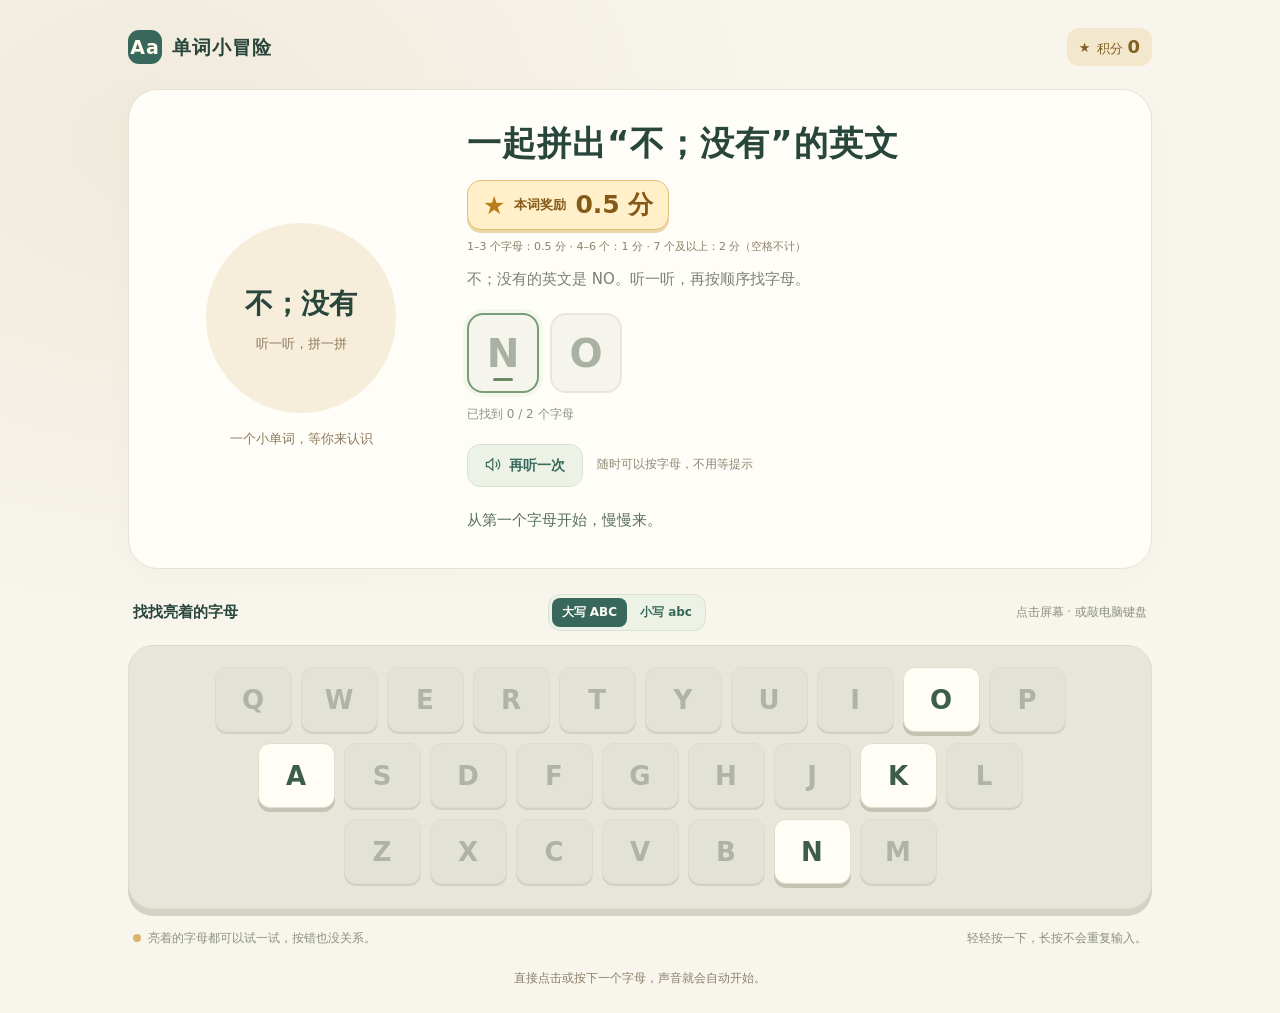
==== commit c42f22bf: "feat: 更新单词小冒险页面描述，优化奖励显示和逻辑" ====
--- a/study-char/word-adventure.html
+++ b/study-char/word-adventure.html
@@ -3,7 +3,7 @@
 <head>
   <meta charset="utf-8">
   <meta name="viewport" content="width=device-width, initial-scale=1">
-  <meta name="description" content="听单词、找字母，认识简单英文单词，开启一关又一关的小冒险。">
+  <meta name="description" content="听单词、找字母，随机认识英文单词，拼对就能获得积分。">
   <title>单词小冒险 · 键盘小课堂</title>
   <link rel="icon" href="data:image/svg+xml,%3Csvg xmlns='http://www.w3.org/2000/svg' viewBox='0 0 32 32'%3E%3Crect width='32' height='32' rx='9' fill='%2338685b'/%3E%3Ctext x='16' y='24' text-anchor='middle' font-size='24'%3E🐱%3C/text%3E%3C/svg%3E">
   <style>
@@ -17,9 +17,6 @@
     .header { display: flex; align-items: center; justify-content: space-between; gap: 16px; margin-bottom: 23px; }
     .brand { margin: 0; font-weight: 750; font-size: 19px; letter-spacing: 1px; }
     .brand span { display: inline-grid; place-items: center; width: 34px; height: 34px; margin-right: 10px; border-radius: 11px; background: var(--green); color: #fffaf0; }
-    .chapter { color: #707d72; font-size: 13px; }
-    .chapter strong { color: var(--green); font-size: 17px; margin-left: 6px; }
-    .header-meta { display: flex; align-items: center; gap: 18px; }
     .score { display: inline-flex; align-items: center; gap: 7px; padding: 8px 12px; border-radius: 12px; background: #f3e8ce; color: #806024; font-size: 13px; white-space: nowrap; }
     .score strong { font-size: 18px; }
     .score-value { position: relative; display: inline-block; }
@@ -47,12 +44,11 @@
     .meaning-art span { display: block; margin-top: 10px; color: #8d795b; font-size: 13px; }
     .friend-caption { margin: 4px 0 0; color: #8d795b; font-size: 13px; }
     .task { align-self: center; }
-    .eyebrow { color: #8a806b; font-size: 12px; letter-spacing: 3px; margin: 0 0 10px; }
     h1 { font-size: clamp(24px, 3.5vw, 34px); margin: 0; letter-spacing: 1px; }
-    .level-reward { display: inline-flex; align-items: center; gap: 9px; max-width: 100%; margin: 13px 0 0; padding: 9px 15px; border: 1px solid #e4bf73; border-radius: 14px; background: #fff0c9; color: #855a18; box-shadow: 0 3px 0 #ead7a8; }
-    .level-reward .reward-star { color: #ba7d1e; font-size: 25px; }
-    .level-reward .reward-label { font-size: 13px; font-weight: 650; }
-    .level-reward strong { font-size: 25px; line-height: 1.2; white-space: nowrap; }
+    .word-reward { display: inline-flex; align-items: center; gap: 9px; max-width: 100%; margin: 13px 0 0; padding: 9px 15px; border: 1px solid #e4bf73; border-radius: 14px; background: #fff0c9; color: #855a18; box-shadow: 0 3px 0 #ead7a8; }
+    .word-reward .reward-star { color: #ba7d1e; font-size: 25px; }
+    .word-reward .reward-label { font-size: 13px; font-weight: 650; }
+    .word-reward strong { font-size: 25px; line-height: 1.2; white-space: nowrap; }
     .reward-rule { margin: 8px 0 0; color: #8a806b; font-size: 11px; line-height: 1.7; }
     .instruction { margin: 10px 0 21px; font-size: 15px; color: #788176; line-height: 1.7; }
     .slots { display: flex; flex-wrap: wrap; gap: 11px; }
@@ -124,9 +120,6 @@
     }
     @media (max-width: 520px) {
       .brand { font-size: 16px; }
-      .chapter { font-size: 11px; }
-      .chapter-label { display: none; }
-      .header-meta { gap: 10px; }
       .score { padding: 6px 9px; }
       .lesson { grid-template-columns: 1fr; gap: 13px; padding: 19px 22px 23px; }
       .cat-scene { height: 136px; }
@@ -136,7 +129,6 @@
       .meaning-art strong { font-size: 22px; }
       .friend-caption { margin-top: 0; }
       .task { text-align: center; }
-      .eyebrow { margin-bottom: 7px; }
       h1 { font-size: 25px; }
       .instruction { margin: 7px 0 15px; font-size: 13px; }
       .slots, .actions { justify-content: center; }
@@ -161,11 +153,8 @@
 <main>
   <header class="header">
     <p class="brand"><span aria-hidden="true">Aa</span>单词小冒险</p>
-    <div class="header-meta">
-      <div class="chapter"><span class="chapter-label">当前关卡</span> <strong id="chapter">01</strong></div>
-      <div class="score" id="score-badge" role="status" aria-live="polite" aria-atomic="true">
-        <span aria-hidden="true">★</span><span>积分 <span class="score-value"><strong id="score">0</strong><span class="score-burst" aria-hidden="true"><span class="score-bonus" id="score-bonus">+0.5</span><span class="score-spark">✦</span><span class="score-spark">✧</span><span class="score-spark">✧</span><span class="score-spark">✦</span></span></span></span>
-      </div>
+    <div class="score" id="score-badge" role="status" aria-live="polite" aria-atomic="true">
+      <span aria-hidden="true">★</span><span>积分 <span class="score-value"><strong id="score">0</strong><span class="score-burst" aria-hidden="true"><span class="score-bonus" id="score-bonus">+0.5</span><span class="score-spark">✦</span><span class="score-spark">✧</span><span class="score-spark">✧</span><span class="score-spark">✦</span></span></span></span>
     </div>
   </header>
   <section class="lesson" id="lesson" aria-labelledby="task-title">
@@ -194,9 +183,8 @@
       <p class="friend-caption" id="friend-caption">一位小伙伴，等你来认识</p>
     </div>
     <div class="task">
-      <p class="eyebrow" id="eyebrow">第 1 关 · 认识小动物</p>
       <h1 id="task-title">帮小猫拼出它的名字</h1>
-      <p class="level-reward" id="level-reward" aria-describedby="reward-rule"><span class="reward-star" aria-hidden="true">★</span><span class="reward-label">本关奖励</span><strong id="level-points">0.5 分</strong></p>
+      <p class="word-reward" id="word-reward" aria-describedby="reward-rule"><span class="reward-star" aria-hidden="true">★</span><span class="reward-label">本词奖励</span><strong id="word-points">0.5 分</strong></p>
       <p class="reward-rule" id="reward-rule">1–3 个字母：0.5 分 · 4–6 个：1 分 · 7 个及以上：2 分（空格不计）</p>
       <p class="instruction" id="instruction">猫的英文是 cat。听一听，再按顺序找字母。</p>
       <div class="slots" id="slots" role="group" aria-label="单词拼写进度"></div>
@@ -206,7 +194,7 @@
         <span class="audio-state" id="audio-state">听一听，也可以直接开始</span>
       </div>
       <p class="feedback" id="feedback" role="status" aria-live="polite">从第一个字母开始，慢慢来。</p>
-      <div class="completion" id="completion" hidden><p id="completion-message">拼对啦！即将进入下一关。</p><button class="next" id="next" type="button">下一关 →</button></div>
+      <div class="completion" id="completion" hidden><p id="completion-message">拼对啦！即将认识下一个单词。</p><button class="next" id="next" type="button">下一个单词 →</button></div>
     </div>
   </section>
   <section class="keyboard-area" aria-labelledby="keyboard-title">
@@ -683,18 +671,18 @@
     {"id":"your-01","word":"YOUR","meaning":"你的；你们的","illustration":""},
     {"id":"zoo-01","word":"ZOO","meaning":"动物园","illustration":""}
   ];
-  const NEXT_LEVEL_DELAY = 3200;
+  const NEXT_WORD_DELAY = 3200;
   const alphabet = 'ABCDEFGHIJKLMNOPQRSTUVWXYZ';
   const rows = ['QWERTYUIOP', 'ASDFGHJKL', 'ZXCVBNM'];
   const $ = id => document.getElementById(id);
   const synth = window.speechSynthesis;
   const supported = !!synth && typeof window.SpeechSynthesisUtterance === 'function';
   const buttons = new Map(), held = new Set(), flashTimers = new Map();
-  let levelNumber = 0, level, position = 0, complete = false, choices = new Set();
+  let currentWord, position = 0, complete = false, choices = new Set();
   // 只切换显示形式，词库、按键匹配和朗读文本继续使用原始内容。
   let lowercaseLetters = false;
   let feedbackText = $('feedback').textContent, audioStateText = $('audio-state').textContent;
-  let nextLevelTimer = null;
+  let nextWordTimer = null;
   let voices = [], audioRole = null, audioGeneration = 0, audioTimer = null, speechWatchdog = null;
   let activeUtterance = null, hoverTimer = null, needsGesture = false;
   const SCORE_STORAGE_KEY = 'word-adventure-score-v1';
@@ -714,7 +702,7 @@
     // 按需要输入的字母数分成三档，短语中的空格不计入。
     return letterCount <= 3 ? .5 : letterCount <= 6 ? 1 : 2;
   }
-  // 积分跨刷新和重新打开页面保留；关卡编号在本次打开期间累计。
+  // 积分跨刷新和重新打开页面保留。
   let score = loadSavedScore(), effectsContext = null;
   $('score').textContent = score;
   const effectNotes = new Set();
@@ -780,34 +768,34 @@
     } catch (_) { return 0; }
   }
 
-  function validateLevel(config) {
+  function validateWord(config) {
     if (!config || typeof config.id !== 'string' || !/^[A-Z]+(?: [A-Z]+)*$/.test(config.word) ||
         typeof config.meaning !== 'string' || !config.meaning.trim() || typeof config.illustration !== 'string' ||
         (config.speech !== undefined && (typeof config.speech !== 'string' || !config.speech.trim()))) {
-      throw new Error('关卡需要英文大写单词或短语、中文含义和有效的图示配置。');
+      throw new Error('词条需要英文大写单词或短语、中文含义和有效的图示配置。');
     }
   }
   if (!WORD_POOL.length) throw new Error('单词池至少需要一个单词。');
-  WORD_POOL.forEach(validateLevel);
+  WORD_POOL.forEach(validateWord);
 
   function drawWord() {
     // 每次从完整单词池等概率抽取，不移除已抽取的词，也允许连续抽到同一个词。
     return WORD_POOL[Math.floor(Math.random() * WORD_POOL.length)];
   }
 
-  function scheduleNextLevel() {
-    clearTimeout(nextLevelTimer); nextLevelTimer = null;
+  function scheduleNextWord() {
+    clearTimeout(nextWordTimer); nextWordTimer = null;
     if (!complete || document.hidden || audioRole === 'celebration') return;
-    nextLevelTimer = setTimeout(() => {
-      nextLevelTimer = null;
-      if (complete && !document.hidden) startLevel();
-    }, NEXT_LEVEL_DELAY);
+    nextWordTimer = setTimeout(() => {
+      nextWordTimer = null;
+      if (complete && !document.hidden) startWord();
+    }, NEXT_WORD_DELAY);
   }
 
   function chooseLetters(config) {
     const required = new Set(config.letters);
     const pool = [...alphabet].filter(letter => !required.has(letter));
-    // 按关卡 ID 固定干扰字母，重听、重玩都不会改变键盘。
+    // 按词条 ID 固定干扰字母，同一词条再次出现时不会改变键盘。
     let seed = 2166136261;
     for (const char of config.id) seed = Math.imul(seed ^ char.charCodeAt(0), 16777619) >>> 0;
     for (let i = pool.length - 1; i > 0; i--) {
@@ -840,7 +828,7 @@
     let voiceNotice = '';
     audioRole = role;
     if (role === 'celebration') {
-      clearTimeout(nextLevelTimer); nextLevelTimer = null;
+      clearTimeout(nextWordTimer); nextWordTimer = null;
     }
     if (role === 'prompt') $('listen').setAttribute('aria-busy', 'true');
     function finish() {
@@ -849,7 +837,7 @@
       activeUtterance = null; audioRole = null; clearListening();
       $('listen').removeAttribute('aria-busy');
       renderAudioState(complete ? '你已经拼出整个单词啦' : '轮到你啦，找找下一个字母');
-      if (complete) scheduleNextLevel();
+      if (complete) scheduleNextWord();
     }
     function fail(error) {
       if (generation !== audioGeneration) return;
@@ -862,7 +850,7 @@
       } else {
         $('audio-notice').textContent = '这次没听清？可以点“再听一次”，拼好的字母会保留。';
       }
-      if (complete) scheduleNextLevel();
+      if (complete) scheduleNextWord();
     }
     function run(index) {
       if (generation !== audioGeneration) return;
@@ -913,8 +901,8 @@
 
   function playPrompt() {
     const wordAndMeaning = [
-      { text: level.speech },
-      { text: level.meaning, lang: 'zh-CN' }
+      { text: currentWord.speech },
+      { text: currentWord.meaning, lang: 'zh-CN' }
     ];
     if (complete) {
       playSequence(wordAndMeaning, 'celebration');
@@ -922,7 +910,7 @@
     }
     playSequence([
       ...wordAndMeaning,
-      ...[...level.letters].map((letter, slot) => ({ text: letter, letter: true, slot })),
+      ...[...currentWord.letters].map((letter, slot) => ({ text: letter, letter: true, slot })),
       ...wordAndMeaning
     ], 'prompt');
   }
@@ -948,24 +936,24 @@
       button.setAttribute('aria-label', '字母 ' + displayLetters(letter));
     });
     $('instruction').textContent = GAME_OPTIONS.showSpelling
-      ? level.meaning + '的英文是 ' + displayLetters(level.display) + '。听一听，再按顺序找字母。'
-      : '听听“' + level.meaning + '”的英文，再按顺序找字母。';
-    if (level.word.includes(' ')) $('instruction').textContent += '词间空格已分隔，只需输入字母。';
+      ? currentWord.meaning + '的英文是 ' + displayLetters(currentWord.display) + '。听一听，再按顺序找字母。'
+      : '听听“' + currentWord.meaning + '”的英文，再按顺序找字母。';
+    if (currentWord.word.includes(' ')) $('instruction').textContent += '词间空格已分隔，只需输入字母。';
     renderProgress(); renderFeedback(feedbackText); renderAudioState(audioStateText);
   }
 
   function renderProgress() {
     [...$('slots').children].forEach((slot, index) => {
       const filled = index < position;
-      slot.textContent = filled || GAME_OPTIONS.showSpelling ? displayLetters(level.letters[index]) : '·';
+      slot.textContent = filled || GAME_OPTIONS.showSpelling ? displayLetters(currentWord.letters[index]) : '·';
       slot.classList.toggle('filled', filled);
       slot.classList.toggle('current', index === position && !complete);
       if (index === position && !complete) slot.setAttribute('aria-current', 'step');
       else slot.removeAttribute('aria-current');
-      slot.setAttribute('aria-label', '第 ' + (index + 1) + ' 个字母' + (filled ? '，已拼好 ' + displayLetters(level.letters[index]) : '，待填写'));
+      slot.setAttribute('aria-label', '第 ' + (index + 1) + ' 个字母' + (filled ? '，已拼好 ' + displayLetters(currentWord.letters[index]) : '，待填写'));
     });
-    $('progress').textContent = '已找到 ' + position + ' / ' + level.letters.length + ' 个字母';
-    $('slots').setAttribute('aria-label', '单词拼写进度，已找到 ' + position + ' 个，共 ' + level.letters.length + ' 个字母');
+    $('progress').textContent = '已找到 ' + position + ' / ' + currentWord.letters.length + ' 个字母';
+    $('slots').setAttribute('aria-label', '单词拼写进度，已找到 ' + position + ' 个，共 ' + currentWord.letters.length + ' 个字母');
   }
 
   function flash(letter, className) {
@@ -987,7 +975,7 @@
     }
     clearHover();
     prepareEffects();
-    const correct = letter === level.letters[position];
+    const correct = letter === currentWord.letters[position];
     if (!correct) {
       flash(letter, 'try-again');
       renderFeedback('这是 ' + letter + '。再找找第 ' + (position + 1) + ' 个字母，慢慢来。');
@@ -997,28 +985,28 @@
     }
     position++;
     flash(letter, 'correct');
-    complete = position === level.letters.length;
+    complete = position === currentWord.letters.length;
     renderProgress();
     if (complete) {
-      score += level.points;
+      score += currentWord.points;
       $('score').textContent = score;
-      $('score-bonus').textContent = '+' + level.points;
+      $('score-bonus').textContent = '+' + currentWord.points;
       saveScore();
       $('score-badge').classList.add('earned');
       $('lesson').classList.add('complete');
       $('task-title').textContent = '太棒啦，你拼出来了！';
-      renderFeedback(level.word + '，就是“' + level.meaning + '”！');
+      renderFeedback(currentWord.word + '，就是“' + currentWord.meaning + '”！');
       $('friend-caption').textContent = '又认识了一个英文单词！';
-      $('completion-message').textContent = '过关 +' + level.points + ' 分！你已经获得 ' + score + ' 分啦。即将进入下一关。';
+      $('completion-message').textContent = '拼对 +' + currentWord.points + ' 分！你已经获得 ' + score + ' 分啦。即将认识下一个单词。';
       $('completion').hidden = false;
       buttons.forEach(button => { button.disabled = true; });
       const soundDuration = playVictorySound();
       playSequence([
         { text: letter, letter: true },
-        { text: level.speech },
-        { text: level.meaning, lang: 'zh-CN' }
+        { text: currentWord.speech },
+        { text: currentWord.meaning, lang: 'zh-CN' }
       ], 'celebration', soundDuration);
-      scheduleNextLevel();
+      scheduleNextWord();
     } else {
       renderFeedback('找对了 ' + letter + '！继续找第 ' + (position + 1) + ' 个字母吧。');
       playSequence([{ text: letter, letter: true }], 'letter');
@@ -1049,35 +1037,33 @@
   function clearHeld() {
     held.clear(); clearHover(); buttons.forEach(button => button.classList.remove('pressed'));
   }
-  function startLevel() {
-    clearTimeout(nextLevelTimer); nextLevelTimer = null;
+  function startWord() {
+    clearTimeout(nextWordTimer); nextWordTimer = null;
     stopAudio(); stopEffects(); clearHeld();
     flashTimers.forEach(timer => clearTimeout(timer)); flashTimers.clear();
     const config = drawWord();
-    level = { ...config, letters: config.word.replace(/ /g, ''), display: config.display || config.word.toLowerCase(), speech: config.speech || config.display || config.word.toLowerCase() };
-    level.points = wordReward(level.letters.length);
-    levelNumber++; position = 0; complete = false;
-    choices = chooseLetters(level);
+    currentWord = { ...config, letters: config.word.replace(/ /g, ''), display: config.display || config.word.toLowerCase(), speech: config.speech || config.display || config.word.toLowerCase() };
+    currentWord.points = wordReward(currentWord.letters.length);
+    position = 0; complete = false;
+    choices = chooseLetters(currentWord);
     $('lesson').classList.remove('complete'); $('completion').hidden = true;
     $('score-badge').classList.remove('earned');
-    $('chapter').textContent = String(levelNumber).padStart(2, '0');
-    $('eyebrow').textContent = '第 ' + levelNumber + ' 关 · 认识小单词';
-    $('task-title').textContent = '一起拼出“' + level.meaning + '”的英文';
-    $('level-points').textContent = level.points + ' 分';
-    $('level-reward').setAttribute('aria-label', '本关共 ' + level.letters.length + ' 个字母，拼对奖励 ' + level.points + ' 分');
+    $('task-title').textContent = '一起拼出“' + currentWord.meaning + '”的英文';
+    $('word-points').textContent = currentWord.points + ' 分';
+    $('word-reward').setAttribute('aria-label', '本词共 ' + currentWord.letters.length + ' 个字母，拼对奖励 ' + currentWord.points + ' 分');
     $('friend-caption').textContent = '一个小单词，等你来认识';
-    $('cat-art').style.display = level.illustration === '🐱' ? '' : 'none';
-    $('emoji-art').hidden = !level.illustration || level.illustration === '🐱';
-    $('emoji-art').textContent = level.illustration;
+    $('cat-art').style.display = currentWord.illustration === '🐱' ? '' : 'none';
+    $('emoji-art').hidden = !currentWord.illustration || currentWord.illustration === '🐱';
+    $('emoji-art').textContent = currentWord.illustration;
     $('emoji-art').setAttribute('role', 'img');
-    $('emoji-art').setAttribute('aria-label', level.meaning);
+    $('emoji-art').setAttribute('aria-label', currentWord.meaning);
     $('emoji-art').setAttribute('aria-hidden', String($('emoji-art').hidden));
-    $('meaning-art').hidden = !!level.illustration;
-    $('meaning-art-label').textContent = level.meaning;
+    $('meaning-art').hidden = !!currentWord.illustration;
+    $('meaning-art-label').textContent = currentWord.meaning;
     $('slots').replaceChildren();
-    $('slots').classList.toggle('long-word', level.letters.length > 8);
+    $('slots').classList.toggle('long-word', currentWord.letters.length > 8);
     let wordStart = false;
-    for (const letter of level.word) {
+    for (const letter of currentWord.word) {
       if (letter === ' ') { wordStart = true; continue; }
       const slot = document.createElement('div'); slot.className = 'slot' + (wordStart ? ' word-start' : '');
       wordStart = false; $('slots').appendChild(slot);
@@ -1123,20 +1109,20 @@
     lowercaseLetters = !lowercaseLetters;
     renderLetterCase();
   });
-  $('next').addEventListener('click', () => { if (complete) startLevel(); });
+  $('next').addEventListener('click', () => { if (complete) startWord(); });
   window.addEventListener('blur', clearHeld);
   document.addEventListener('visibilitychange', () => {
     if (document.hidden) {
-      clearTimeout(nextLevelTimer); nextLevelTimer = null;
+      clearTimeout(nextWordTimer); nextWordTimer = null;
       clearHeld(); stopAudio(); stopEffects();
-    } else if (complete) scheduleNextLevel();
+    } else if (complete) scheduleNextWord();
   });
   window.addEventListener('pagehide', () => {
-    clearTimeout(nextLevelTimer); nextLevelTimer = null;
+    clearTimeout(nextWordTimer); nextWordTimer = null;
     clearHeld(); stopAudio(); stopEffects();
   });
   if (supported) { refreshVoices(); synth.addEventListener('voiceschanged', refreshVoices); }
-  startLevel();
+  startWord();
 })();
 </script>
 </body>
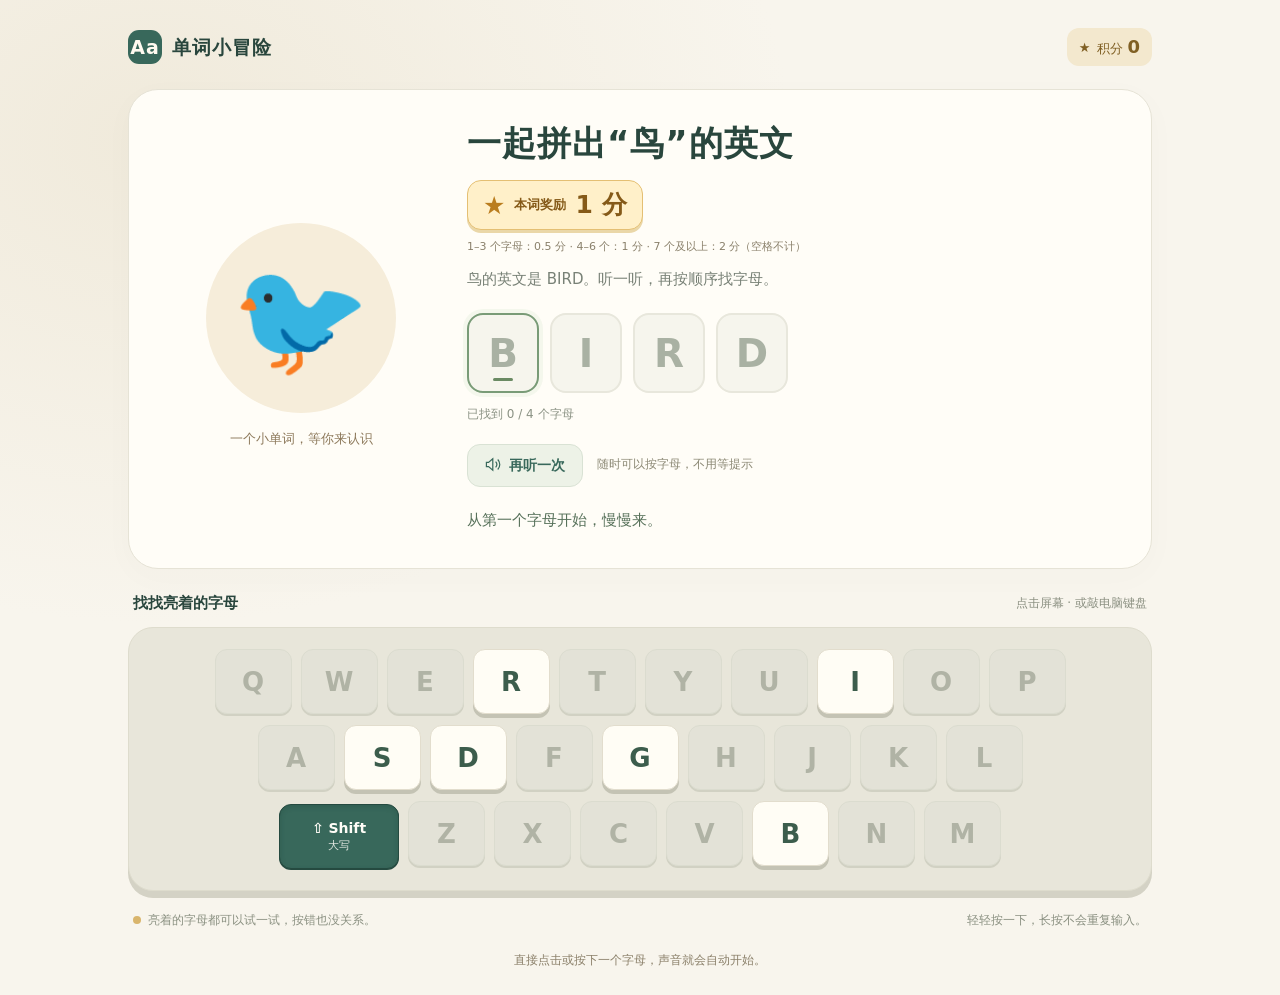
==== commit 2471ec03: "feat: 优化键盘区域，添加字母大小写切换按钮，更新样式和逻辑" ====
--- a/study-char/word-adventure.html
+++ b/study-char/word-adventure.html
@@ -71,10 +71,6 @@
     .keyboard-heading { display: flex; align-items: center; justify-content: space-between; flex-wrap: wrap; gap: 12px; margin: 0 5px 14px; }
     .keyboard-heading h2 { margin: 0; font-size: 15px; font-weight: 650; }
     .keyboard-heading p { margin: 0; color: #8a8f80; font-size: 12px; }
-    .case-switch { display: inline-flex; gap: 3px; padding: 3px; border: 1px solid #d9e2d4; border-radius: 12px; background: #edf2e7; color: var(--green); }
-    .case-switch span { padding: 6px 10px; border-radius: 8px; font-size: 12px; font-weight: 650; transition: background .2s, color .2s; }
-    .case-switch[aria-checked="false"] .case-upper, .case-switch[aria-checked="true"] .case-lower { background: var(--green); color: #fffdf7; }
-    .case-switch:hover { border-color: #799b77; }
     .keyboard-shell { padding: 21px 25px 24px; border: 1px solid #dedccd; border-radius: 25px; background: #e8e6da; box-shadow: 0 7px 0 #d4d2c5; }
     .row { display: flex; justify-content: center; gap: 9px; margin-bottom: 11px; }
     .row:last-child { margin-bottom: 0; }
@@ -83,6 +79,10 @@
     .key:disabled { background: #e3e2d7; color: #b0b3a5; border-color: #dbdccf; box-shadow: 0 2px 0 #d1d1c3; }
     .key.correct { background: var(--green); color: white; box-shadow: 0 2px 0 #254a40; }
     .key.try-again { background: #f4dfb8; border-color: #ddb36b; animation: nudge .3s ease; }
+    .key.shift-key { display: flex; flex-direction: column; align-items: center; justify-content: center; gap: 2px; flex-shrink: 0; width: 15%; max-width: 120px; padding: 4px; font-size: 14px; }
+    .key.shift-key:hover { background: #eef2dc; }
+    .key.shift-key[aria-pressed="true"] { background: var(--green); color: #fffdf7; border-color: #254a40; transform: translateY(3px); box-shadow: 0 1px 0 #254a40, inset 0 2px 5px #173e3440; }
+    .shift-state { font-size: 11px; font-weight: 500; opacity: .85; }
     .keyboard-note { display: flex; justify-content: space-between; gap: 12px; margin: 19px 5px 0; color: #8a9081; font-size: 12px; line-height: 1.7; }
     .dot { display: inline-block; width: 8px; height: 8px; border-radius: 50%; background: #d9b56c; margin-right: 7px; }
     .audio-notice { min-height: 21px; text-align: center; color: #8b806a; font-size: 12px; line-height: 1.7; margin: 19px 0 0; }
@@ -140,6 +140,8 @@
       .keyboard-shell { padding: 15px 8px 20px; }
       .row { gap: 4px; }
       .key { width: 9.5%; height: 48px; font-size: 20px; border-radius: 8px; }
+      .key.shift-key { width: 16%; font-size: 11px; }
+      .shift-state { font-size: 10px; }
       .keyboard-note { flex-direction: column; gap: 3px; }
       .audio-notice { margin-top: 12px; }
     }
@@ -200,10 +202,9 @@
   <section class="keyboard-area" aria-labelledby="keyboard-title">
     <div class="keyboard-heading">
       <h2 id="keyboard-title">找找亮着的字母</h2>
-      <button class="case-switch" id="letter-case" type="button" role="switch" aria-checked="false" aria-label="使用小写字母" aria-controls="slots keyboard" title="切换字母大小写"><span class="case-upper" aria-hidden="true">大写 ABC</span><span class="case-lower" aria-hidden="true">小写 abc</span></button>
       <p>点击屏幕 · 或敲电脑键盘</p>
     </div>
-    <div class="keyboard-shell" id="keyboard"></div>
+    <div class="keyboard-shell" id="keyboard"><button class="key shift-key" id="letter-case" type="button" aria-pressed="true" aria-label="使用大写字母" aria-controls="slots keyboard" title="点击锁定大写，再点一次切回小写"><span aria-hidden="true">⇧ Shift</span><span class="shift-state" id="shift-state" aria-hidden="true">大写</span></button></div>
     <div class="keyboard-note"><span><span class="dot" aria-hidden="true"></span>亮着的字母都可以试一试，按错也没关系。</span><span>轻轻按一下，长按不会重复输入。</span></div>
   </section>
   <p class="audio-notice" id="audio-notice" role="status"></p>
@@ -930,7 +931,8 @@
   }
 
   function renderLetterCase() {
-    $('letter-case').setAttribute('aria-checked', String(lowercaseLetters));
+    $('letter-case').setAttribute('aria-pressed', String(!lowercaseLetters));
+    $('shift-state').textContent = lowercaseLetters ? '小写' : '大写';
     buttons.forEach((button, letter) => {
       button.textContent = displayLetters(letter);
       button.setAttribute('aria-label', '字母 ' + displayLetters(letter));
@@ -1015,6 +1017,7 @@
 
   for (const letters of rows) {
     const row = document.createElement('div'); row.className = 'row';
+    if (letters === rows[2]) row.appendChild($('letter-case'));
     for (const letter of letters) {
       const button = document.createElement('button');
       button.type = 'button'; button.className = 'key'; button.textContent = letter;
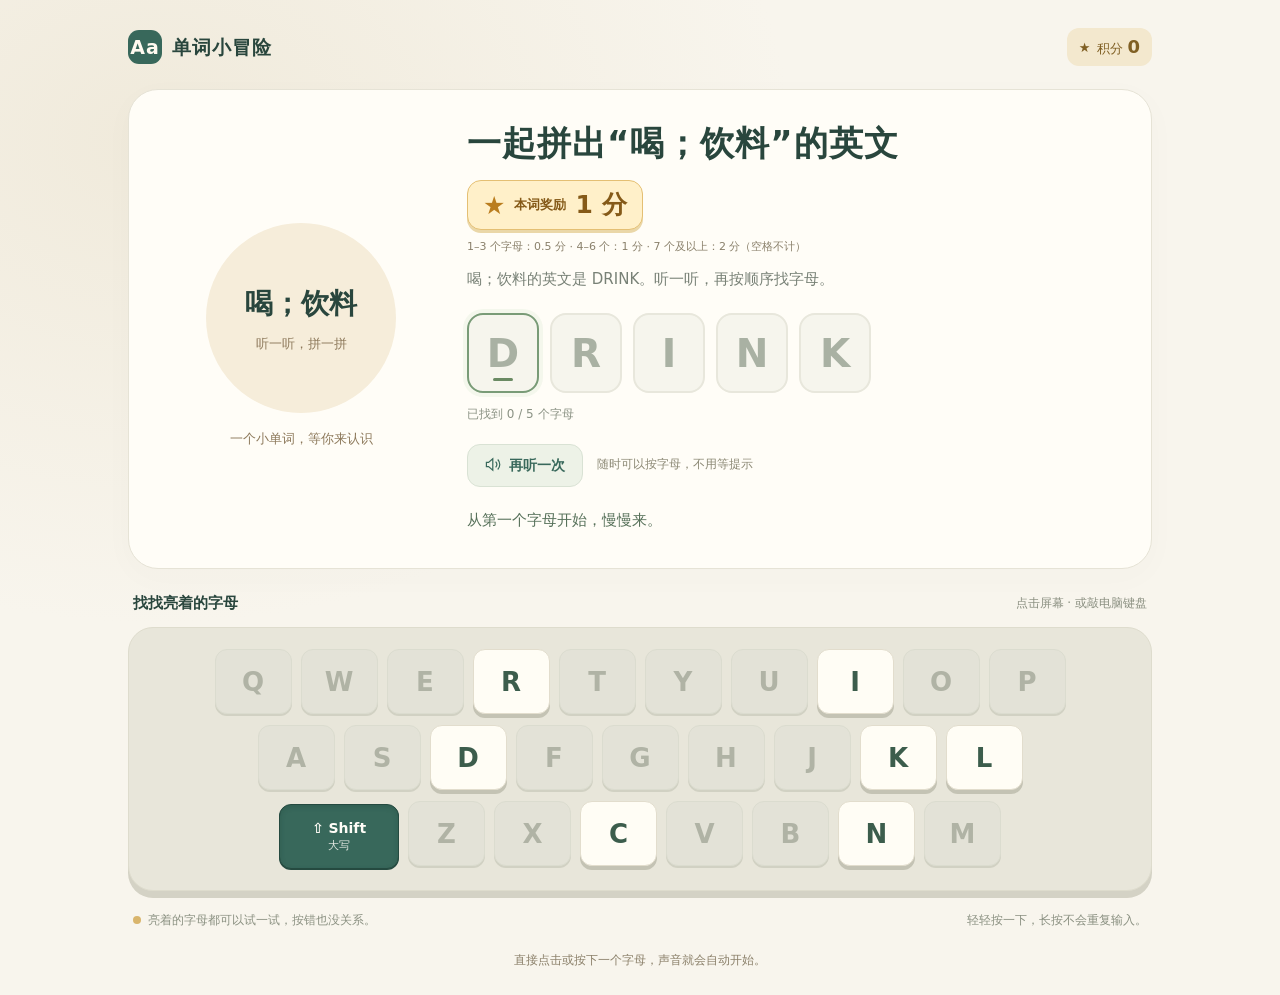
==== commit a96c9bc3: "feat: 调整语音播放延迟和悬停反馈逻辑，优化用户体验" ====
--- a/study-char/word-adventure.html
+++ b/study-char/word-adventure.html
@@ -672,7 +672,8 @@
     {"id":"your-01","word":"YOUR","meaning":"你的；你们的","illustration":""},
     {"id":"zoo-01","word":"ZOO","meaning":"动物园","illustration":""}
   ];
-  const NEXT_WORD_DELAY = 3200;
+  const NEXT_WORD_DELAY = 1000;
+  const HOVER_DELAY = 240;
   const alphabet = 'ABCDEFGHIJKLMNOPQRSTUVWXYZ';
   const rows = ['QWERTYUIOP', 'ASDFGHJKL', 'ZXCVBNM'];
   const $ = id => document.getElementById(id);
@@ -686,6 +687,7 @@
   let nextWordTimer = null;
   let voices = [], audioRole = null, audioGeneration = 0, audioTimer = null, speechWatchdog = null;
   let activeUtterance = null, hoverTimer = null, needsGesture = false;
+  let hoveredLetter = null, hoverReady = false;
   const SCORE_STORAGE_KEY = 'word-adventure-score-v1';
   function loadSavedScore() {
     try {
@@ -808,7 +810,27 @@
   }
 
   function refreshVoices() { if (supported) voices = synth.getVoices(); }
-  function clearHover() { clearTimeout(hoverTimer); hoverTimer = null; }
+  function clearHover() {
+    clearTimeout(hoverTimer); hoverTimer = null;
+    hoveredLetter = null; hoverReady = false;
+  }
+  // 悬停只替换悬停语音；提示和按键反馈优先，结束后再读仍停留的最新字母。
+  function playHoveredLetter() {
+    if (!supported || document.hidden || needsGesture || complete || !hoverReady || !hoveredLetter ||
+        buttons.get(hoveredLetter)?.disabled || (audioRole && audioRole !== 'hover')) return;
+    const letter = hoveredLetter;
+    hoverReady = false; // 每次停留只读一次，不能在语音结束后循环重读。
+    playSequence([{ text: letter, letter: true }], 'hover');
+  }
+  function requestHover(letter) {
+    clearHover();
+    if (!supported || document.hidden || complete || buttons.get(letter)?.disabled) return;
+    hoveredLetter = letter;
+    hoverTimer = setTimeout(() => {
+      hoverTimer = null; hoverReady = true;
+      playHoveredLetter();
+    }, HOVER_DELAY);
+  }
   function clearListening() { for (const slot of $('slots').children) slot.classList.remove('listening'); }
   function stopAudio() {
     audioGeneration++;
@@ -824,7 +846,7 @@
   function playSequence(steps, role, startDelay = 0) {
     stopAudio();
     if (!supported || document.hidden) return;
-    clearHover(); refreshVoices();
+    refreshVoices();
     const generation = audioGeneration;
     let voiceNotice = '';
     audioRole = role;
@@ -839,10 +861,11 @@
       $('listen').removeAttribute('aria-busy');
       renderAudioState(complete ? '你已经拼出整个单词啦' : '轮到你啦，找找下一个字母');
       if (complete) scheduleNextWord();
+      else playHoveredLetter();
     }
     function fail(error) {
       if (generation !== audioGeneration) return;
-      stopAudio();
+      clearHover(); stopAudio();
       if (error === 'not-allowed') {
         needsGesture = true;
         $('audio-notice').textContent = '直接点击或按下一个字母，声音就会自动开始。';
@@ -861,7 +884,7 @@
       activeUtterance = speech;
       const chinese = step.lang === 'zh-CN';
       speech.lang = step.lang || 'en-US';
-      speech.rate = chinese ? .85 : step.letter ? .78 : .72;
+      speech.rate = chinese ? .85 : step.letter ? 1.0 : .72;
       const candidates = voices.filter(voice => (chinese ? /^zh(?:-|$)/i : /^en(?:-|$)/i).test(voice.lang));
       const preferred = voice => (chinese ? /^zh-(?:CN|Hans(?:-CN)?)$/i : /^en-US$/i).test(voice.lang);
       speech.voice = candidates.find(voice => preferred(voice) && voice.localService) ||
@@ -877,16 +900,16 @@
       }
       let settled = false;
       speech.onstart = () => {
-        if (generation !== audioGeneration) return;
+        if (generation !== audioGeneration || settled) return;
         needsGesture = false; $('audio-notice').textContent = voiceNotice;
         clearListening();
-        if (role === 'prompt' && Number.isInteger(step.slot)) $('slots').children[step.slot]?.classList.add('listening');
+        if (Number.isInteger(step.slot)) $('slots').children[step.slot]?.classList.add('listening');
         renderAudioState((role === 'prompt' ? '听一听 · ' : '正在读 · ') + step.text);
       };
       speech.onend = () => {
         if (generation !== audioGeneration || settled) return;
         settled = true; clearTimeout(speechWatchdog); clearListening();
-        audioTimer = setTimeout(() => run(index + 1), step.letter ? 230 : 380);
+        audioTimer = setTimeout(() => run(index + 1), step.letter ? 100 : 380);
       };
       speech.onerror = event => {
         if (generation !== audioGeneration || settled) return;
@@ -900,18 +923,20 @@
     else run(0);
   }
 
-  function playPrompt() {
+  function playPrompt(startDelay = 0) {
     const wordAndMeaning = [
       { text: currentWord.speech },
       { text: currentWord.meaning, lang: 'zh-CN' }
     ];
+    const spelling = [...currentWord.letters].map((letter, slot) => ({ text: letter, letter: true, slot }));
     if (complete) {
-      playSequence(wordAndMeaning, 'celebration');
+      // 输入时的字母语音可能被后续按键打断；拼对后重新从首字母完整拼读。
+      playSequence([...spelling, ...wordAndMeaning], 'celebration', startDelay);
       return;
     }
     playSequence([
       ...wordAndMeaning,
-      ...[...currentWord.letters].map((letter, slot) => ({ text: letter, letter: true, slot })),
+      ...spelling,
       ...wordAndMeaning
     ], 'prompt');
   }
@@ -970,12 +995,13 @@
 
   function inputLetter(letter) {
     if (complete) return;
+    clearHover();
     if (!choices.has(letter)) {
+      stopAudio();
       renderFeedback('找找亮着的字母，它们都可以试一试。');
       playErrorSound();
       return;
     }
-    clearHover();
     prepareEffects();
     const correct = letter === currentWord.letters[position];
     if (!correct) {
@@ -1003,11 +1029,7 @@
       $('completion').hidden = false;
       buttons.forEach(button => { button.disabled = true; });
       const soundDuration = playVictorySound();
-      playSequence([
-        { text: letter, letter: true },
-        { text: currentWord.speech },
-        { text: currentWord.meaning, lang: 'zh-CN' }
-      ], 'celebration', soundDuration);
+      playPrompt(soundDuration);
       scheduleNextWord();
     } else {
       renderFeedback('找对了 ' + letter + '！继续找第 ' + (position + 1) + ' 个字母吧。');
@@ -1024,14 +1046,11 @@
       button.dataset.letter = letter; button.setAttribute('aria-label', '字母 ' + letter);
       button.addEventListener('click', () => inputLetter(letter));
       button.addEventListener('pointerenter', event => {
-        if (event.pointerType === 'touch' || button.disabled || complete || audioRole) return;
-        clearHover();
-        hoverTimer = setTimeout(() => {
-          hoverTimer = null;
-          if (!audioRole && !complete && !button.disabled) playSequence([{ text: letter, letter: true }], 'hover');
-        }, 240);
+        if (event.pointerType !== 'touch') requestHover(letter);
       });
-      button.addEventListener('pointerleave', clearHover);
+      button.addEventListener('pointerleave', () => {
+        if (hoveredLetter === letter) clearHover();
+      });
       buttons.set(letter, button); row.appendChild(button);
     }
     $('keyboard').appendChild(row);
@@ -1107,7 +1126,7 @@
     if (event.isTrusted && needsGesture && !audioRole && position === 0 &&
         !(event.target instanceof Element && event.target.closest('button'))) playPrompt();
   });
-  $('listen').addEventListener('click', () => { prepareEffects(); stopEffects(); playPrompt(); });
+  $('listen').addEventListener('click', () => { clearHover(); prepareEffects(); stopEffects(); playPrompt(); });
   $('letter-case').addEventListener('click', () => {
     lowercaseLetters = !lowercaseLetters;
     renderLetterCase();
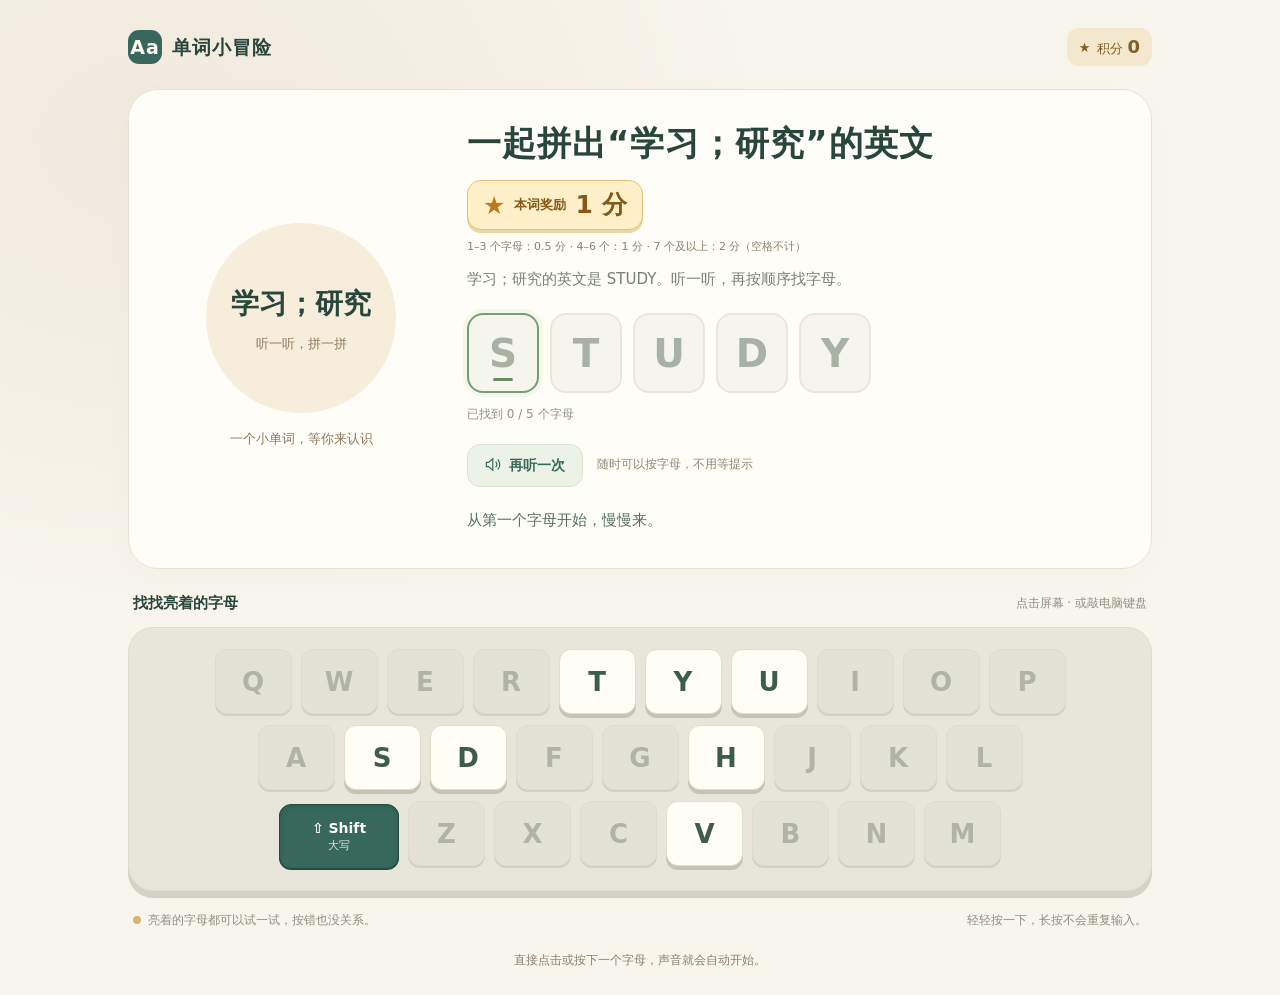
==== commit 43a1374d: "Add external word list for word adventure game and improve error handling - Included a script to loa" ====
--- a/study-char/word-adventure.html
+++ b/study-char/word-adventure.html
@@ -210,6 +210,7 @@
   <p class="audio-notice" id="audio-notice" role="status"></p>
   <noscript><p>请启用 JavaScript，开始单词小冒险。</p></noscript>
 </main>
+<script src="word-adventure-words.js"></script>
 <script>
 (() => {
   'use strict';
@@ -227,451 +228,7 @@
   });
 
   // 单词只保存内容；干扰字母按不同字母数计算，数量最多为剩余可选字母数。
-  const WORD_POOL = [
-    {"id":"cat-01","word":"CAT","meaning":"猫","illustration":"🐱"},
-    {"id":"dog-01","word":"DOG","meaning":"狗","illustration":"🐶"},
-    {"id":"sun-01","word":"SUN","meaning":"太阳","illustration":"☀️"},
-    {"id":"hat-01","word":"HAT","meaning":"帽子","illustration":"🎩"},
-    {"id":"cup-01","word":"CUP","meaning":"杯子","illustration":"🥤"},
-    {"id":"egg-01","word":"EGG","meaning":"鸡蛋","illustration":"🥚"},
-    {"id":"bear-01","word":"BEAR","meaning":"熊","illustration":"🐻"},
-    {"id":"bird-01","word":"BIRD","meaning":"鸟","illustration":"🐦"},
-    {"id":"duck-01","word":"DUCK","meaning":"鸭子","illustration":"🦆"},
-    {"id":"fish-01","word":"FISH","meaning":"鱼","illustration":"🐟"},
-    {"id":"apple-01","word":"APPLE","meaning":"苹果","illustration":"🍎"},
-    {"id":"bread-01","word":"BREAD","meaning":"面包","illustration":"🍞"},
-    {"id":"cake-01","word":"CAKE","meaning":"蛋糕","illustration":"🎂"},
-    {"id":"milk-01","word":"MILK","meaning":"牛奶","illustration":"🥛"},
-    {"id":"bag-01","word":"BAG","meaning":"书包","illustration":"🎒"},
-    {"id":"book-01","word":"BOOK","meaning":"书","illustration":"📖"},
-    {"id":"bike-01","word":"BIKE","meaning":"自行车","illustration":"🚲"},
-    {"id":"bus-01","word":"BUS","meaning":"公共汽车","illustration":"🚌"},
-    {"id":"a-01","word":"A","meaning":"一；一个","illustration":""},
-    {"id":"an-01","word":"AN","meaning":"一个（不定冠词）","illustration":""},
-    {"id":"about-01","word":"ABOUT","meaning":"关于；大约","illustration":""},
-    {"id":"afraid-01","word":"AFRAID","meaning":"害怕的","illustration":""},
-    {"id":"after-01","word":"AFTER","meaning":"在……之后","illustration":""},
-    {"id":"afternoon-01","word":"AFTERNOON","meaning":"下午","illustration":""},
-    {"id":"again-01","word":"AGAIN","meaning":"再；又","illustration":""},
-    {"id":"all-01","word":"ALL","meaning":"全部；所有","illustration":""},
-    {"id":"also-01","word":"ALSO","meaning":"也","illustration":""},
-    {"id":"always-01","word":"ALWAYS","meaning":"总是","illustration":""},
-    {"id":"am-01","word":"AM","meaning":"是（用于 I）","illustration":""},
-    {"id":"and-01","word":"AND","meaning":"和；并且","illustration":""},
-    {"id":"angry-01","word":"ANGRY","meaning":"生气的","illustration":"😠"},
-    {"id":"animal-01","word":"ANIMAL","meaning":"动物","illustration":""},
-    {"id":"answer-01","word":"ANSWER","meaning":"回答；答案","illustration":""},
-    {"id":"any-01","word":"ANY","meaning":"任何；一些","illustration":""},
-    {"id":"are-01","word":"ARE","meaning":"是（用于 you 或复数）","illustration":""},
-    {"id":"arm-01","word":"ARM","meaning":"手臂","illustration":"💪"},
-    {"id":"art-01","word":"ART","meaning":"美术；艺术","illustration":"🎨"},
-    {"id":"ask-01","word":"ASK","meaning":"问；请求","illustration":""},
-    {"id":"at-01","word":"AT","meaning":"在（某时或某处）","illustration":""},
-    {"id":"aunt-01","word":"AUNT","meaning":"姑妈；姨妈；伯母；婶婶","illustration":""},
-    {"id":"autumn-01","word":"AUTUMN","meaning":"秋天","illustration":"🍂"},
-    {"id":"baby-01","word":"BABY","meaning":"婴儿","illustration":"👶"},
-    {"id":"back-01","word":"BACK","meaning":"后面；背部；回去","illustration":""},
-    {"id":"bad-01","word":"BAD","meaning":"坏的；糟糕的","illustration":""},
-    {"id":"ball-01","word":"BALL","meaning":"球","illustration":"⚽"},
-    {"id":"banana-01","word":"BANANA","meaning":"香蕉","illustration":"🍌"},
-    {"id":"basketball-01","word":"BASKETBALL","meaning":"篮球","illustration":"🏀"},
-    {"id":"be-01","word":"BE","meaning":"是；成为","illustration":""},
-    {"id":"beautiful-01","word":"BEAUTIFUL","meaning":"美丽的","illustration":""},
-    {"id":"bed-01","word":"BED","meaning":"床","illustration":"🛏️"},
-    {"id":"before-01","word":"BEFORE","meaning":"在……之前","illustration":""},
-    {"id":"begin-01","word":"BEGIN","meaning":"开始","illustration":""},
-    {"id":"behind-01","word":"BEHIND","meaning":"在……后面","illustration":""},
-    {"id":"beside-01","word":"BESIDE","meaning":"在……旁边","illustration":""},
-    {"id":"between-01","word":"BETWEEN","meaning":"在……之间","illustration":""},
-    {"id":"big-01","word":"BIG","meaning":"大的","illustration":""},
-    {"id":"bicycle-01","word":"BICYCLE","meaning":"自行车","illustration":"🚲"},
-    {"id":"birthday-01","word":"BIRTHDAY","meaning":"生日","illustration":"🎂"},
-    {"id":"black-01","word":"BLACK","meaning":"黑色（的）","illustration":"⚫"},
-    {"id":"blackboard-01","word":"BLACKBOARD","meaning":"黑板","illustration":""},
-    {"id":"blue-01","word":"BLUE","meaning":"蓝色（的）","illustration":"🔵"},
-    {"id":"boat-01","word":"BOAT","meaning":"小船","illustration":"⛵"},
-    {"id":"body-01","word":"BODY","meaning":"身体","illustration":"🧍"},
-    {"id":"box-01","word":"BOX","meaning":"盒子","illustration":"📦"},
-    {"id":"boy-01","word":"BOY","meaning":"男孩","illustration":"👦"},
-    {"id":"breakfast-01","word":"BREAKFAST","meaning":"早餐","illustration":""},
-    {"id":"bring-01","word":"BRING","meaning":"带来；拿来","illustration":""},
-    {"id":"brother-01","word":"BROTHER","meaning":"兄弟","illustration":""},
-    {"id":"brown-01","word":"BROWN","meaning":"棕色（的）","illustration":"🟤"},
-    {"id":"busy-01","word":"BUSY","meaning":"忙碌的","illustration":""},
-    {"id":"but-01","word":"BUT","meaning":"但是","illustration":""},
-    {"id":"buy-01","word":"BUY","meaning":"买","illustration":""},
-    {"id":"by-01","word":"BY","meaning":"在……旁边；乘（交通工具）；通过","illustration":""},
-    {"id":"call-01","word":"CALL","meaning":"称呼；打电话；呼叫","illustration":""},
-    {"id":"can-01","word":"CAN","meaning":"能；会；可以","illustration":""},
-    {"id":"candy-01","word":"CANDY","meaning":"糖果","illustration":"🍬"},
-    {"id":"cap-01","word":"CAP","meaning":"帽子","illustration":"🧢"},
-    {"id":"car-01","word":"CAR","meaning":"小汽车","illustration":"🚗"},
-    {"id":"card-01","word":"CARD","meaning":"卡片","illustration":""},
-    {"id":"chair-01","word":"CHAIR","meaning":"椅子","illustration":"🪑"},
-    {"id":"chicken-01","word":"CHICKEN","meaning":"鸡","illustration":"🐔"},
-    {"id":"child-01","word":"CHILD","meaning":"孩子","illustration":"🧒"},
-    {"id":"children-01","word":"CHILDREN","meaning":"孩子们","illustration":""},
-    {"id":"china-01","word":"CHINA","meaning":"中国","illustration":"","display":"China"},
-    {"id":"chinese-01","word":"CHINESE","meaning":"中国的；中文；中国人","illustration":"","display":"Chinese"},
-    {"id":"cinema-01","word":"CINEMA","meaning":"电影院","illustration":"🎦"},
-    {"id":"city-01","word":"CITY","meaning":"城市","illustration":"🏙️"},
-    {"id":"class-01","word":"CLASS","meaning":"班级；课","illustration":""},
-    {"id":"clean-01","word":"CLEAN","meaning":"干净的；打扫","illustration":""},
-    {"id":"clever-01","word":"CLEVER","meaning":"聪明的","illustration":""},
-    {"id":"clock-01","word":"CLOCK","meaning":"时钟","illustration":"🕒"},
-    {"id":"close-01","word":"CLOSE","meaning":"关闭","illustration":""},
-    {"id":"clothes-01","word":"CLOTHES","meaning":"衣服","illustration":"👕"},
-    {"id":"cloudy-01","word":"CLOUDY","meaning":"多云的","illustration":"☁️"},
-    {"id":"coat-01","word":"COAT","meaning":"外套","illustration":"🧥"},
-    {"id":"cold-01","word":"COLD","meaning":"冷的；寒冷的","illustration":"🥶"},
-    {"id":"colour-01","word":"COLOUR","meaning":"颜色；给……着色","illustration":"🎨"},
-    {"id":"color-01","word":"COLOR","meaning":"颜色；给……着色","illustration":"🎨"},
-    {"id":"come-01","word":"COME","meaning":"来","illustration":""},
-    {"id":"computer-01","word":"COMPUTER","meaning":"电脑","illustration":"💻"},
-    {"id":"cook-01","word":"COOK","meaning":"烹饪；厨师","illustration":""},
-    {"id":"cool-01","word":"COOL","meaning":"凉爽的；酷的","illustration":""},
-    {"id":"cousin-01","word":"COUSIN","meaning":"堂（表）兄弟姐妹","illustration":""},
-    {"id":"cow-01","word":"COW","meaning":"奶牛","illustration":"🐄"},
-    {"id":"crayon-01","word":"CRAYON","meaning":"蜡笔","illustration":"🖍️"},
-    {"id":"cry-01","word":"CRY","meaning":"哭","illustration":"😢"},
-    {"id":"dad-01","word":"DAD","meaning":"爸爸","illustration":""},
-    {"id":"dance-01","word":"DANCE","meaning":"跳舞；舞蹈","illustration":"💃"},
-    {"id":"day-01","word":"DAY","meaning":"一天；白天","illustration":"🌞"},
-    {"id":"dear-01","word":"DEAR","meaning":"亲爱的","illustration":""},
-    {"id":"desk-01","word":"DESK","meaning":"书桌","illustration":""},
-    {"id":"difficult-01","word":"DIFFICULT","meaning":"困难的","illustration":""},
-    {"id":"dinner-01","word":"DINNER","meaning":"晚餐","illustration":""},
-    {"id":"dirty-01","word":"DIRTY","meaning":"脏的","illustration":""},
-    {"id":"do-01","word":"DO","meaning":"做；干","illustration":""},
-    {"id":"doctor-01","word":"DOCTOR","meaning":"医生","illustration":"🧑‍⚕️"},
-    {"id":"door-01","word":"DOOR","meaning":"门","illustration":"🚪"},
-    {"id":"down-01","word":"DOWN","meaning":"向下；在下面","illustration":"⬇️"},
-    {"id":"draw-01","word":"DRAW","meaning":"画；绘画","illustration":""},
-    {"id":"dress-01","word":"DRESS","meaning":"连衣裙；穿衣","illustration":"👗"},
-    {"id":"drink-01","word":"DRINK","meaning":"喝；饮料","illustration":""},
-    {"id":"driver-01","word":"DRIVER","meaning":"司机","illustration":""},
-    {"id":"ear-01","word":"EAR","meaning":"耳朵","illustration":"👂"},
-    {"id":"early-01","word":"EARLY","meaning":"早；提早","illustration":""},
-    {"id":"easy-01","word":"EASY","meaning":"容易的","illustration":""},
-    {"id":"eat-01","word":"EAT","meaning":"吃","illustration":""},
-    {"id":"elephant-01","word":"ELEPHANT","meaning":"大象","illustration":"🐘"},
-    {"id":"email-01","word":"EMAIL","meaning":"电子邮件","illustration":"📧"},
-    {"id":"english-01","word":"ENGLISH","meaning":"英语；英国的；英国人","illustration":"","display":"English"},
-    {"id":"evening-01","word":"EVENING","meaning":"傍晚；晚上","illustration":"🌆"},
-    {"id":"every-01","word":"EVERY","meaning":"每个；每一","illustration":""},
-    {"id":"exercise-01","word":"EXERCISE","meaning":"锻炼；练习","illustration":""},
-    {"id":"eye-01","word":"EYE","meaning":"眼睛","illustration":"👁️"},
-    {"id":"face-01","word":"FACE","meaning":"脸","illustration":"😀"},
-    {"id":"family-01","word":"FAMILY","meaning":"家庭；家人","illustration":"👨‍👩‍👧‍👦"},
-    {"id":"fan-01","word":"FAN","meaning":"风扇；爱好者","illustration":""},
-    {"id":"far-01","word":"FAR","meaning":"远的；远地","illustration":""},
-    {"id":"farm-01","word":"FARM","meaning":"农场","illustration":""},
-    {"id":"farmer-01","word":"FARMER","meaning":"农民","illustration":"👩‍🌾"},
-    {"id":"fast-01","word":"FAST","meaning":"快的；快速地","illustration":""},
-    {"id":"father-01","word":"FATHER","meaning":"父亲","illustration":""},
-    {"id":"favourite-01","word":"FAVOURITE","meaning":"最喜欢的；最喜欢的人或物","illustration":""},
-    {"id":"favorite-01","word":"FAVORITE","meaning":"最喜欢的；最喜欢的人或物","illustration":""},
-    {"id":"feel-01","word":"FEEL","meaning":"感觉；觉得","illustration":""},
-    {"id":"film-01","word":"FILM","meaning":"电影","illustration":"🎬"},
-    {"id":"find-01","word":"FIND","meaning":"找到；发现","illustration":""},
-    {"id":"fine-01","word":"FINE","meaning":"好的；身体健康的","illustration":""},
-    {"id":"floor-01","word":"FLOOR","meaning":"地板；楼层","illustration":""},
-    {"id":"flower-01","word":"FLOWER","meaning":"花","illustration":"🌼"},
-    {"id":"fly-01","word":"FLY","meaning":"飞；苍蝇","illustration":""},
-    {"id":"food-01","word":"FOOD","meaning":"食物","illustration":""},
-    {"id":"foot-01","word":"FOOT","meaning":"脚","illustration":"🦶"},
-    {"id":"feet-01","word":"FEET","meaning":"脚（foot 的复数）","illustration":""},
-    {"id":"football-01","word":"FOOTBALL","meaning":"足球","illustration":"⚽"},
-    {"id":"for-01","word":"FOR","meaning":"为了；给","illustration":""},
-    {"id":"friend-01","word":"FRIEND","meaning":"朋友","illustration":""},
-    {"id":"from-01","word":"FROM","meaning":"从；来自","illustration":""},
-    {"id":"fruit-01","word":"FRUIT","meaning":"水果","illustration":""},
-    {"id":"game-01","word":"GAME","meaning":"游戏","illustration":""},
-    {"id":"get-01","word":"GET","meaning":"得到；拿到","illustration":""},
-    {"id":"girl-01","word":"GIRL","meaning":"女孩","illustration":"👧"},
-    {"id":"give-01","word":"GIVE","meaning":"给；给予","illustration":""},
-    {"id":"go-01","word":"GO","meaning":"去；走","illustration":""},
-    {"id":"good-01","word":"GOOD","meaning":"好的；不错的","illustration":""},
-    {"id":"goodbye-01","word":"GOODBYE","meaning":"再见","illustration":"👋"},
-    {"id":"bye-01","word":"BYE","meaning":"再见","illustration":"👋"},
-    {"id":"grandfather-01","word":"GRANDFATHER","meaning":"（外）祖父","illustration":""},
-    {"id":"grandpa-01","word":"GRANDPA","meaning":"爷爷；外公","illustration":""},
-    {"id":"grandmother-01","word":"GRANDMOTHER","meaning":"（外）祖母","illustration":""},
-    {"id":"grandma-01","word":"GRANDMA","meaning":"奶奶；外婆","illustration":""},
-    {"id":"grass-01","word":"GRASS","meaning":"草；草地","illustration":""},
-    {"id":"great-01","word":"GREAT","meaning":"很好的；了不起的","illustration":""},
-    {"id":"green-01","word":"GREEN","meaning":"绿色；绿色的","illustration":"🟢"},
-    {"id":"hair-01","word":"HAIR","meaning":"头发","illustration":""},
-    {"id":"half-01","word":"HALF","meaning":"一半","illustration":""},
-    {"id":"hand-01","word":"HAND","meaning":"手","illustration":"✋"},
-    {"id":"happy-01","word":"HAPPY","meaning":"高兴的；快乐的","illustration":"😊"},
-    {"id":"have-01","word":"HAVE","meaning":"有；拥有","illustration":""},
-    {"id":"has-01","word":"HAS","meaning":"有；拥有（用于第三人称单数）","illustration":""},
-    {"id":"he-01","word":"HE","meaning":"他","illustration":""},
-    {"id":"head-01","word":"HEAD","meaning":"头","illustration":""},
-    {"id":"healthy-01","word":"HEALTHY","meaning":"健康的","illustration":""},
-    {"id":"hear-01","word":"HEAR","meaning":"听见","illustration":""},
-    {"id":"heavy-01","word":"HEAVY","meaning":"重的","illustration":""},
-    {"id":"hello-01","word":"HELLO","meaning":"你好","illustration":"👋"},
-    {"id":"help-01","word":"HELP","meaning":"帮助","illustration":""},
-    {"id":"her-01","word":"HER","meaning":"她；她的","illustration":""},
-    {"id":"here-01","word":"HERE","meaning":"这里；在这里","illustration":""},
-    {"id":"hi-01","word":"HI","meaning":"嗨；你好","illustration":"👋"},
-    {"id":"high-01","word":"HIGH","meaning":"高的","illustration":""},
-    {"id":"him-01","word":"HIM","meaning":"他（宾格）","illustration":""},
-    {"id":"his-01","word":"HIS","meaning":"他的","illustration":""},
-    {"id":"holiday-01","word":"HOLIDAY","meaning":"假期；节日","illustration":""},
-    {"id":"home-01","word":"HOME","meaning":"家","illustration":"🏠"},
-    {"id":"horse-01","word":"HORSE","meaning":"马","illustration":"🐴"},
-    {"id":"hospital-01","word":"HOSPITAL","meaning":"医院","illustration":"🏥"},
-    {"id":"hot-01","word":"HOT","meaning":"热的；烫的","illustration":"🥵"},
-    {"id":"hour-01","word":"HOUR","meaning":"小时","illustration":""},
-    {"id":"house-01","word":"HOUSE","meaning":"房子","illustration":"🏠"},
-    {"id":"how-01","word":"HOW","meaning":"怎样；如何","illustration":""},
-    {"id":"hungry-01","word":"HUNGRY","meaning":"饿的","illustration":""},
-    {"id":"i-01","word":"I","meaning":"我","illustration":"","display":"I"},
-    {"id":"ice-cream-01","word":"ICE CREAM","meaning":"冰淇淋","illustration":"🍦"},
-    {"id":"idea-01","word":"IDEA","meaning":"主意；想法","illustration":"💡"},
-    {"id":"ill-01","word":"ILL","meaning":"生病的","illustration":"🤒"},
-    {"id":"in-01","word":"IN","meaning":"在……里面；在……期间","illustration":""},
-    {"id":"interesting-01","word":"INTERESTING","meaning":"有趣的","illustration":""},
-    {"id":"is-01","word":"IS","meaning":"是；在（用于第三人称单数）","illustration":""},
-    {"id":"it-01","word":"IT","meaning":"它","illustration":""},
-    {"id":"its-01","word":"ITS","meaning":"它的","illustration":""},
-    {"id":"juice-01","word":"JUICE","meaning":"果汁","illustration":"🧃"},
-    {"id":"jump-01","word":"JUMP","meaning":"跳；跳跃","illustration":""},
-    {"id":"kid-01","word":"KID","meaning":"小孩","illustration":"🧒"},
-    {"id":"kind-01","word":"KIND","meaning":"友善的；种类","illustration":""},
-    {"id":"kitchen-01","word":"KITCHEN","meaning":"厨房","illustration":""},
-    {"id":"kite-01","word":"KITE","meaning":"风筝","illustration":"🪁"},
-    {"id":"know-01","word":"KNOW","meaning":"知道；认识","illustration":""},
-    {"id":"lake-01","word":"LAKE","meaning":"湖","illustration":""},
-    {"id":"late-01","word":"LATE","meaning":"迟的；晚的","illustration":""},
-    {"id":"left-01","word":"LEFT","meaning":"左边；向左","illustration":"⬅️"},
-    {"id":"leg-01","word":"LEG","meaning":"腿","illustration":"🦵"},
-    {"id":"lesson-01","word":"LESSON","meaning":"课；课程","illustration":""},
-    {"id":"let-01","word":"LET","meaning":"让","illustration":""},
-    {"id":"library-01","word":"LIBRARY","meaning":"图书馆","illustration":""},
-    {"id":"light-01","word":"LIGHT","meaning":"灯；光","illustration":"💡"},
-    {"id":"like-01","word":"LIKE","meaning":"喜欢；像","illustration":""},
-    {"id":"listen-01","word":"LISTEN","meaning":"听；倾听","illustration":""},
-    {"id":"little-01","word":"LITTLE","meaning":"小的；少量的","illustration":""},
-    {"id":"live-01","word":"LIVE","meaning":"居住；生活","illustration":""},
-    {"id":"long-01","word":"LONG","meaning":"长的","illustration":""},
-    {"id":"look-01","word":"LOOK","meaning":"看","illustration":"👀"},
-    {"id":"love-01","word":"LOVE","meaning":"爱；喜爱","illustration":"❤️"},
-    {"id":"lunch-01","word":"LUNCH","meaning":"午餐","illustration":""},
-    {"id":"make-01","word":"MAKE","meaning":"制作；做","illustration":""},
-    {"id":"man-01","word":"MAN","meaning":"男人；成年男子","illustration":"👨"},
-    {"id":"men-01","word":"MEN","meaning":"男人（复数）","illustration":""},
-    {"id":"many-01","word":"MANY","meaning":"许多","illustration":""},
-    {"id":"map-01","word":"MAP","meaning":"地图","illustration":"🗺️"},
-    {"id":"maths-01","word":"MATHS","meaning":"数学","illustration":""},
-    {"id":"math-01","word":"MATH","meaning":"数学","illustration":""},
-    {"id":"me-01","word":"ME","meaning":"我（宾格）","illustration":""},
-    {"id":"meet-01","word":"MEET","meaning":"遇见；会面","illustration":""},
-    {"id":"minute-01","word":"MINUTE","meaning":"分钟","illustration":""},
-    {"id":"miss-01","word":"MISS","meaning":"小姐；（未婚女性称谓）","illustration":"","display":"Miss"},
-    {"id":"monkey-01","word":"MONKEY","meaning":"猴子","illustration":"🐒"},
-    {"id":"month-01","word":"MONTH","meaning":"月；月份","illustration":""},
-    {"id":"moon-01","word":"MOON","meaning":"月亮","illustration":"🌙"},
-    {"id":"morning-01","word":"MORNING","meaning":"早晨；上午","illustration":"🌅"},
-    {"id":"mother-01","word":"MOTHER","meaning":"母亲；妈妈","illustration":""},
-    {"id":"mouth-01","word":"MOUTH","meaning":"嘴","illustration":"👄"},
-    {"id":"mr-01","word":"MR","meaning":"先生","illustration":"","display":"Mr","speech":"Mister"},
-    {"id":"mrs-01","word":"MRS","meaning":"太太；夫人","illustration":"","display":"Mrs","speech":"Missus"},
-    {"id":"ms-01","word":"MS","meaning":"女士（不指明婚姻状况）","illustration":"","display":"Ms","speech":"Miz"},
-    {"id":"much-01","word":"MUCH","meaning":"许多；大量","illustration":""},
-    {"id":"mum-01","word":"MUM","meaning":"妈妈","illustration":""},
-    {"id":"mom-01","word":"MOM","meaning":"妈妈","illustration":""},
-    {"id":"music-01","word":"MUSIC","meaning":"音乐","illustration":"🎵"},
-    {"id":"my-01","word":"MY","meaning":"我的","illustration":""},
-    {"id":"name-01","word":"NAME","meaning":"名字","illustration":""},
-    {"id":"near-01","word":"NEAR","meaning":"近的；在……附近","illustration":""},
-    {"id":"new-01","word":"NEW","meaning":"新的","illustration":""},
-    {"id":"next-01","word":"NEXT","meaning":"下一个的；紧挨着","illustration":""},
-    {"id":"nice-01","word":"NICE","meaning":"令人愉快的；友好的","illustration":""},
-    {"id":"night-01","word":"NIGHT","meaning":"夜晚","illustration":"🌃"},
-    {"id":"no-01","word":"NO","meaning":"不；没有","illustration":""},
-    {"id":"noodle-01","word":"NOODLE","meaning":"面条","illustration":"🍜"},
-    {"id":"nose-01","word":"NOSE","meaning":"鼻子","illustration":"👃"},
-    {"id":"not-01","word":"NOT","meaning":"不；没有","illustration":""},
-    {"id":"now-01","word":"NOW","meaning":"现在","illustration":""},
-    {"id":"nurse-01","word":"NURSE","meaning":"护士","illustration":"🧑‍⚕️"},
-    {"id":"of-01","word":"OF","meaning":"……的","illustration":""},
-    {"id":"often-01","word":"OFTEN","meaning":"经常","illustration":""},
-    {"id":"old-01","word":"OLD","meaning":"年老的；旧的","illustration":""},
-    {"id":"on-01","word":"ON","meaning":"在……上面；关于","illustration":""},
-    {"id":"open-01","word":"OPEN","meaning":"打开；开放的","illustration":""},
-    {"id":"or-01","word":"OR","meaning":"或者","illustration":""},
-    {"id":"orange-01","word":"ORANGE","meaning":"橙子；橘子","illustration":"🍊"},
-    {"id":"our-01","word":"OUR","meaning":"我们的","illustration":""},
-    {"id":"panda-01","word":"PANDA","meaning":"熊猫","illustration":"🐼"},
-    {"id":"parent-01","word":"PARENT","meaning":"父亲或母亲；家长","illustration":""},
-    {"id":"park-01","word":"PARK","meaning":"公园","illustration":""},
-    {"id":"party-01","word":"PARTY","meaning":"聚会；派对","illustration":"🎉"},
-    {"id":"pe-01","word":"PE","meaning":"体育；体育课","illustration":"","display":"PE","speech":"P E"},
-    {"id":"physical-education-01","word":"PHYSICAL EDUCATION","meaning":"体育；体育课","illustration":""},
-    {"id":"pen-01","word":"PEN","meaning":"钢笔；笔","illustration":"🖊️"},
-    {"id":"pencil-01","word":"PENCIL","meaning":"铅笔","illustration":"✏️"},
-    {"id":"people-01","word":"PEOPLE","meaning":"人；人们","illustration":"👥"},
-    {"id":"photo-01","word":"PHOTO","meaning":"照片","illustration":""},
-    {"id":"picture-01","word":"PICTURE","meaning":"图画；照片","illustration":"🖼️"},
-    {"id":"pig-01","word":"PIG","meaning":"猪","illustration":"🐷"},
-    {"id":"place-01","word":"PLACE","meaning":"地方；地点","illustration":""},
-    {"id":"plane-01","word":"PLANE","meaning":"飞机","illustration":"✈️"},
-    {"id":"plant-01","word":"PLANT","meaning":"植物","illustration":"🪴"},
-    {"id":"play-01","word":"PLAY","meaning":"玩；打（球）；演奏","illustration":""},
-    {"id":"playground-01","word":"PLAYGROUND","meaning":"操场；游乐场","illustration":""},
-    {"id":"please-01","word":"PLEASE","meaning":"请","illustration":""},
-    {"id":"police-01","word":"POLICE","meaning":"警察；警方","illustration":"👮"},
-    {"id":"potato-01","word":"POTATO","meaning":"土豆；马铃薯","illustration":"🥔"},
-    {"id":"pupil-01","word":"PUPIL","meaning":"学生；小学生","illustration":""},
-    {"id":"put-01","word":"PUT","meaning":"放；置","illustration":""},
-    {"id":"rain-01","word":"RAIN","meaning":"雨；下雨","illustration":"🌧️"},
-    {"id":"read-01","word":"READ","meaning":"读；阅读","illustration":""},
-    {"id":"red-01","word":"RED","meaning":"红色；红色的","illustration":"🟥"},
-    {"id":"rice-01","word":"RICE","meaning":"米饭；大米","illustration":"🍚"},
-    {"id":"right-01","word":"RIGHT","meaning":"右边；正确的","illustration":"➡️"},
-    {"id":"river-01","word":"RIVER","meaning":"河；江","illustration":"🏞️"},
-    {"id":"room-01","word":"ROOM","meaning":"房间","illustration":""},
-    {"id":"ruler-01","word":"RULER","meaning":"尺子","illustration":"📏"},
-    {"id":"run-01","word":"RUN","meaning":"跑；奔跑","illustration":"🏃"},
-    {"id":"sad-01","word":"SAD","meaning":"难过的；伤心的","illustration":"😢"},
-    {"id":"say-01","word":"SAY","meaning":"说；讲","illustration":"🗣️"},
-    {"id":"school-01","word":"SCHOOL","meaning":"学校","illustration":"🏫"},
-    {"id":"schoolbag-01","word":"SCHOOLBAG","meaning":"书包","illustration":"🎒"},
-    {"id":"science-01","word":"SCIENCE","meaning":"科学","illustration":""},
-    {"id":"season-01","word":"SEASON","meaning":"季节","illustration":""},
-    {"id":"see-01","word":"SEE","meaning":"看见；看到","illustration":"👀"},
-    {"id":"she-01","word":"SHE","meaning":"她","illustration":""},
-    {"id":"sheep-01","word":"SHEEP","meaning":"绵羊","illustration":"🐑"},
-    {"id":"ship-01","word":"SHIP","meaning":"船；轮船","illustration":"🚢"},
-    {"id":"shirt-01","word":"SHIRT","meaning":"衬衫","illustration":"👕"},
-    {"id":"shoe-01","word":"SHOE","meaning":"鞋","illustration":"👟"},
-    {"id":"shop-01","word":"SHOP","meaning":"商店；购物","illustration":"🏬"},
-    {"id":"short-01","word":"SHORT","meaning":"短的；矮的","illustration":""},
-    {"id":"shorts-01","word":"SHORTS","meaning":"短裤","illustration":"🩳"},
-    {"id":"sing-01","word":"SING","meaning":"唱；唱歌","illustration":""},
-    {"id":"sister-01","word":"SISTER","meaning":"姐妹；姐姐；妹妹","illustration":""},
-    {"id":"sit-01","word":"SIT","meaning":"坐","illustration":""},
-    {"id":"skirt-01","word":"SKIRT","meaning":"裙子","illustration":""},
-    {"id":"sleep-01","word":"SLEEP","meaning":"睡觉","illustration":"😴"},
-    {"id":"slow-01","word":"SLOW","meaning":"慢的；缓慢地","illustration":""},
-    {"id":"small-01","word":"SMALL","meaning":"小的","illustration":""},
-    {"id":"snow-01","word":"SNOW","meaning":"雪；下雪","illustration":"❄️"},
-    {"id":"sock-01","word":"SOCK","meaning":"短袜","illustration":"🧦"},
-    {"id":"some-01","word":"SOME","meaning":"一些；若干","illustration":""},
-    {"id":"sometimes-01","word":"SOMETIMES","meaning":"有时；间或","illustration":""},
-    {"id":"song-01","word":"SONG","meaning":"歌曲","illustration":"🎵"},
-    {"id":"sorry-01","word":"SORRY","meaning":"对不起；抱歉","illustration":"🙇"},
-    {"id":"soup-01","word":"SOUP","meaning":"汤","illustration":"🍲"},
-    {"id":"speak-01","word":"SPEAK","meaning":"说话；讲（某种语言）","illustration":"🗣️"},
-    {"id":"sport-01","word":"SPORT","meaning":"运动；体育","illustration":""},
-    {"id":"spring-01","word":"SPRING","meaning":"春天；春季","illustration":""},
-    {"id":"stand-01","word":"STAND","meaning":"站；站立","illustration":"🧍"},
-    {"id":"star-01","word":"STAR","meaning":"星星；星形物","illustration":"⭐"},
-    {"id":"stop-01","word":"STOP","meaning":"停；停止","illustration":"🛑"},
-    {"id":"story-01","word":"STORY","meaning":"故事","illustration":""},
-    {"id":"street-01","word":"STREET","meaning":"街道","illustration":"🛣️"},
-    {"id":"strong-01","word":"STRONG","meaning":"强壮的；强有力的","illustration":"💪"},
-    {"id":"study-01","word":"STUDY","meaning":"学习；研究","illustration":""},
-    {"id":"subject-01","word":"SUBJECT","meaning":"学科；科目","illustration":""},
-    {"id":"summer-01","word":"SUMMER","meaning":"夏天；夏季","illustration":""},
-    {"id":"sunny-01","word":"SUNNY","meaning":"晴朗的；阳光充足的","illustration":"🌞"},
-    {"id":"supermarket-01","word":"SUPERMARKET","meaning":"超市","illustration":""},
-    {"id":"sweater-01","word":"SWEATER","meaning":"毛衣","illustration":""},
-    {"id":"swim-01","word":"SWIM","meaning":"游泳","illustration":"🏊"},
-    {"id":"table-01","word":"TABLE","meaning":"桌子；表格","illustration":""},
-    {"id":"take-01","word":"TAKE","meaning":"拿；取；带走","illustration":""},
-    {"id":"talk-01","word":"TALK","meaning":"谈话；交谈","illustration":"🗣️"},
-    {"id":"tall-01","word":"TALL","meaning":"高的（指人或物）","illustration":""},
-    {"id":"taxi-01","word":"TAXI","meaning":"出租车","illustration":"🚕"},
-    {"id":"tea-01","word":"TEA","meaning":"茶","illustration":"🍵"},
-    {"id":"teacher-01","word":"TEACHER","meaning":"教师；老师","illustration":"👩‍🏫"},
-    {"id":"tell-01","word":"TELL","meaning":"告诉；讲述","illustration":""},
-    {"id":"thank-01","word":"THANK","meaning":"感谢；谢谢","illustration":"🙏"},
-    {"id":"that-01","word":"THAT","meaning":"那个；那","illustration":""},
-    {"id":"the-01","word":"THE","meaning":"定冠词（表示特指）","illustration":""},
-    {"id":"their-01","word":"THEIR","meaning":"他们的；她们的；它们的","illustration":""},
-    {"id":"them-01","word":"THEM","meaning":"他们；她们；它们（宾格）","illustration":""},
-    {"id":"then-01","word":"THEN","meaning":"那时；然后","illustration":""},
-    {"id":"there-01","word":"THERE","meaning":"那里；在那儿","illustration":""},
-    {"id":"these-01","word":"THESE","meaning":"这些","illustration":""},
-    {"id":"they-01","word":"THEY","meaning":"他们；她们；它们","illustration":""},
-    {"id":"thin-01","word":"THIN","meaning":"瘦的；薄的","illustration":""},
-    {"id":"think-01","word":"THINK","meaning":"想；思考","illustration":"🤔"},
-    {"id":"this-01","word":"THIS","meaning":"这；这个","illustration":""},
-    {"id":"those-01","word":"THOSE","meaning":"那些","illustration":""},
-    {"id":"tiger-01","word":"TIGER","meaning":"老虎","illustration":"🐅"},
-    {"id":"time-01","word":"TIME","meaning":"时间；时刻","illustration":"⏰"},
-    {"id":"tired-01","word":"TIRED","meaning":"疲倦的；累的","illustration":"🥱"},
-    {"id":"to-01","word":"TO","meaning":"到；向；（表示目的）为了","illustration":""},
-    {"id":"today-01","word":"TODAY","meaning":"今天","illustration":""},
-    {"id":"toilet-01","word":"TOILET","meaning":"厕所；卫生间","illustration":"🚻"},
-    {"id":"tomato-01","word":"TOMATO","meaning":"西红柿；番茄","illustration":"🍅"},
-    {"id":"tomorrow-01","word":"TOMORROW","meaning":"明天","illustration":""},
-    {"id":"too-01","word":"TOO","meaning":"也；太；过于","illustration":""},
-    {"id":"toy-01","word":"TOY","meaning":"玩具","illustration":"🧸"},
-    {"id":"train-01","word":"TRAIN","meaning":"火车；列车","illustration":"🚆"},
-    {"id":"travel-01","word":"TRAVEL","meaning":"旅行；旅游","illustration":""},
-    {"id":"tree-01","word":"TREE","meaning":"树","illustration":"🌳"},
-    {"id":"trousers-01","word":"TROUSERS","meaning":"裤子；长裤","illustration":"👖"},
-    {"id":"try-01","word":"TRY","meaning":"尝试；试着","illustration":""},
-    {"id":"turn-01","word":"TURN","meaning":"转；转弯；轮流","illustration":"🔄"},
-    {"id":"tv-01","word":"TV","meaning":"电视；电视机","illustration":"📺","display":"TV","speech":"T V"},
-    {"id":"umbrella-01","word":"UMBRELLA","meaning":"雨伞","illustration":"☂️"},
-    {"id":"uncle-01","word":"UNCLE","meaning":"叔叔；舅舅；伯伯；姑父；姨父","illustration":""},
-    {"id":"under-01","word":"UNDER","meaning":"在……下面","illustration":""},
-    {"id":"up-01","word":"UP","meaning":"向上；在上面","illustration":"⬆️"},
-    {"id":"us-01","word":"US","meaning":"我们（宾格）","illustration":""},
-    {"id":"use-01","word":"USE","meaning":"使用；利用","illustration":""},
-    {"id":"vegetable-01","word":"VEGETABLE","meaning":"蔬菜","illustration":"🥕"},
-    {"id":"very-01","word":"VERY","meaning":"很；非常","illustration":""},
-    {"id":"visit-01","word":"VISIT","meaning":"参观；拜访","illustration":""},
-    {"id":"wait-01","word":"WAIT","meaning":"等；等待","illustration":"⏳"},
-    {"id":"walk-01","word":"WALK","meaning":"走；步行","illustration":"🚶"},
-    {"id":"want-01","word":"WANT","meaning":"想要；想","illustration":""},
-    {"id":"warm-01","word":"WARM","meaning":"温暖的；暖和的","illustration":""},
-    {"id":"wash-01","word":"WASH","meaning":"洗；洗涤","illustration":""},
-    {"id":"watch-01","word":"WATCH","meaning":"手表；观看","illustration":"⌚"},
-    {"id":"water-01","word":"WATER","meaning":"水；浇水","illustration":"💧"},
-    {"id":"way-01","word":"WAY","meaning":"路；方式；方法","illustration":"🛣️"},
-    {"id":"we-01","word":"WE","meaning":"我们","illustration":""},
-    {"id":"wear-01","word":"WEAR","meaning":"穿；戴","illustration":""},
-    {"id":"weather-01","word":"WEATHER","meaning":"天气","illustration":"🌦️"},
-    {"id":"week-01","word":"WEEK","meaning":"星期；周","illustration":""},
-    {"id":"welcome-01","word":"WELCOME","meaning":"欢迎","illustration":"👋"},
-    {"id":"well-01","word":"WELL","meaning":"好；身体健康的","illustration":""},
-    {"id":"what-01","word":"WHAT","meaning":"什么","illustration":""},
-    {"id":"when-01","word":"WHEN","meaning":"什么时候；当……时","illustration":""},
-    {"id":"where-01","word":"WHERE","meaning":"在哪里；到哪里","illustration":""},
-    {"id":"white-01","word":"WHITE","meaning":"白色；白色的","illustration":"⬜"},
-    {"id":"who-01","word":"WHO","meaning":"谁","illustration":""},
-    {"id":"whose-01","word":"WHOSE","meaning":"谁的","illustration":""},
-    {"id":"why-01","word":"WHY","meaning":"为什么","illustration":""},
-    {"id":"window-01","word":"WINDOW","meaning":"窗户","illustration":"🪟"},
-    {"id":"windy-01","word":"WINDY","meaning":"有风的；多风的","illustration":"🌬️"},
-    {"id":"winter-01","word":"WINTER","meaning":"冬天；冬季","illustration":""},
-    {"id":"with-01","word":"WITH","meaning":"和；具有；用","illustration":""},
-    {"id":"woman-01","word":"WOMAN","meaning":"女人；成年女性","illustration":"👩"},
-    {"id":"women-01","word":"WOMEN","meaning":"女人们；成年女性（复数）","illustration":""},
-    {"id":"wonderful-01","word":"WONDERFUL","meaning":"精彩的；极好的","illustration":""},
-    {"id":"word-01","word":"WORD","meaning":"单词；词语","illustration":""},
-    {"id":"work-01","word":"WORK","meaning":"工作；劳动","illustration":""},
-    {"id":"worker-01","word":"WORKER","meaning":"工人；工作人员","illustration":"👷"},
-    {"id":"worry-01","word":"WORRY","meaning":"担心；发愁","illustration":"😟"},
-    {"id":"write-01","word":"WRITE","meaning":"写；书写","illustration":"✍️"},
-    {"id":"wrong-01","word":"WRONG","meaning":"错误的；不对的","illustration":"❌"},
-    {"id":"year-01","word":"YEAR","meaning":"年；年份","illustration":""},
-    {"id":"yellow-01","word":"YELLOW","meaning":"黄色；黄色的","illustration":"🟨"},
-    {"id":"yes-01","word":"YES","meaning":"是；是的","illustration":"✅"},
-    {"id":"yesterday-01","word":"YESTERDAY","meaning":"昨天","illustration":""},
-    {"id":"you-01","word":"YOU","meaning":"你；你们","illustration":""},
-    {"id":"young-01","word":"YOUNG","meaning":"年轻的；年幼的","illustration":""},
-    {"id":"your-01","word":"YOUR","meaning":"你的；你们的","illustration":""},
-    {"id":"zoo-01","word":"ZOO","meaning":"动物园","illustration":""}
-  ];
+  const WORD_POOL = window.WORD_ADVENTURE_WORDS;
   const NEXT_WORD_DELAY = 1000;
   const HOVER_DELAY = 240;
   const alphabet = 'ABCDEFGHIJKLMNOPQRSTUVWXYZ';
@@ -778,7 +335,12 @@
       throw new Error('词条需要英文大写单词或短语、中文含义和有效的图示配置。');
     }
   }
-  if (!WORD_POOL.length) throw new Error('单词池至少需要一个单词。');
+  if (!Array.isArray(WORD_POOL) || !WORD_POOL.length) {
+    $('audio-notice').textContent = '单词表未能加载。请将页面与词表文件放在同一文件夹，再刷新页面。';
+    $('listen').disabled = true;
+    $('letter-case').disabled = true;
+    return;
+  }
   WORD_POOL.forEach(validateWord);
 
   function drawWord() {
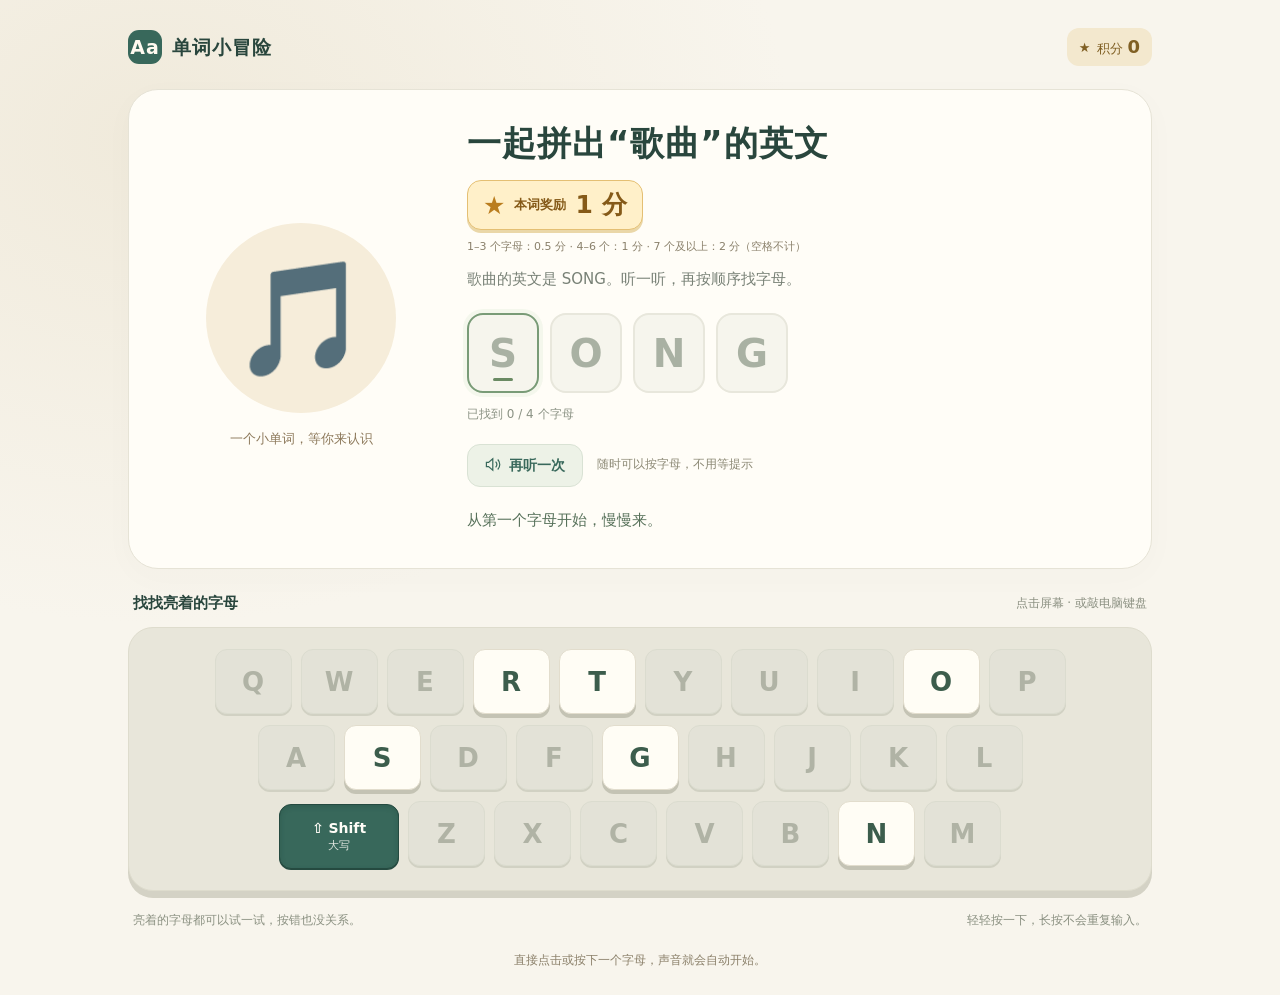
==== commit 1d5e7109: "feat: enhance word adventure game with boss challenges and progress tracking - Added boss challenge " ====
--- a/study-char/word-adventure.html
+++ b/study-char/word-adventure.html
@@ -19,6 +19,12 @@
     .brand span { display: inline-grid; place-items: center; width: 34px; height: 34px; margin-right: 10px; border-radius: 11px; background: var(--green); color: #fffaf0; }
     .score { display: inline-flex; align-items: center; gap: 7px; padding: 8px 12px; border-radius: 12px; background: #f3e8ce; color: #806024; font-size: 13px; white-space: nowrap; }
     .score strong { font-size: 18px; }
+    .storage-notice { margin: 0 0 16px; padding: 12px 16px; background: #fff0d3; border-radius: 12px; color: #86551b; line-height: 1.7; }
+    .buff { margin: 0 0 18px; padding: 14px 19px; border: 2px solid #e7b946; border-radius: 18px; background: #fff2ba; color: #795012; display: flex; align-items: center; justify-content: space-between; flex-wrap: wrap; gap: 8px; }
+    .buff strong { font-size: 19px; }
+    .energy { display: inline-flex; gap: 8px; font-size: 26px; }
+    .energy span { opacity: .22; }
+    .energy .charged { opacity: 1; }
     .score-value { position: relative; display: inline-block; }
     .score-burst { position: absolute; inset: 0; pointer-events: none; z-index: 1; }
     .score-burst::before { content: ''; position: absolute; left: 50%; top: 50%; width: 34px; height: 34px; border: 2px solid var(--gold); border-radius: 50%; opacity: 0; transform: translate(-50%, -50%) scale(.45); }
@@ -34,6 +40,18 @@
     .score.earned .score-bonus { animation: score-gain 1s ease-out both; }
     .score.earned .score-spark { animation: score-spark .68s ease-out both; }
     .lesson { position: relative; overflow: hidden; display: grid; grid-template-columns: 260px 1fr; gap: 36px; padding: 31px 42px 32px; background: #fffdf7; border: 1px solid #e6e3d6; border-radius: 30px; box-shadow: 0 8px 32px #4b604b06; }
+    .lesson.boss { border: 3px solid #b58be0; background: radial-gradient(ellipse at 8% 10%, #f4dcff, transparent 65%), #fcf8ff; box-shadow: 0 6px 30px #794daf18; }
+    .boss .cat-scene::before { background: #eee0fa; }
+    .boss .word-reward { border-color: #ba90da; background: #f0ddff; color: #6c3e8d; box-shadow: 0 3px 0 #ddc5ef; }
+    .boss-mascot { position: relative; font-size: 108px; }
+    .image-options { display: grid; grid-template-columns: repeat(3, minmax(0, 1fr)); gap: 12px; margin-top: 10px; }
+    .image-option { min-width: 0; padding: 12px 6px; font-size: 64px; line-height: 1.5; border: 3px solid #dfd0eb; border-radius: 18px; background: #fffdfd; }
+    .image-option[aria-pressed="true"] { border-color: #8853b1; background: #ead5ff; box-shadow: 0 0 0 3px #d7b6ef66; }
+    .image-option.answer { border-color: var(--green); background: #e6f1df; }
+    .boss-action { border: 1px solid #d9c5e8; border-radius: 12px; padding: 11px 15px; color: #70458f; background: #f5edfc; font-size: 14px; }
+    .submit { border: 0; border-radius: 13px; padding: 12px 20px; color: white; background: #8554a8; font-weight: 700; }
+    .submit:disabled { opacity: .4; }
+    .slot.given { background: #eee0f8; color: #795290; border-color: #d8c2e7; }
     .friend { display: flex; flex-direction: column; align-items: center; justify-content: center; }
     .cat-scene { width: 234px; height: 216px; position: relative; display: grid; place-items: center; }
     .cat-scene::before { content: ''; width: 190px; height: 190px; border-radius: 50%; background: #f6edda; position: absolute; }
@@ -114,6 +132,7 @@
       .cat-scene::before { width: 155px; height: 155px; }
       .cat { width: 180px; }
       .slot { width: 58px; height: 66px; font-size: 32px; }
+      .image-option { font-size: 49px; }
       .keyboard-shell { padding: 18px 12px 22px; }
       .row { gap: 6px; }
       .key { height: 57px; font-size: 23px; }
@@ -159,9 +178,12 @@
       <span aria-hidden="true">★</span><span>积分 <span class="score-value"><strong id="score">0</strong><span class="score-burst" aria-hidden="true"><span class="score-bonus" id="score-bonus">+0.5</span><span class="score-spark">✦</span><span class="score-spark">✧</span><span class="score-spark">✧</span><span class="score-spark">✦</span></span></span></span>
     </div>
   </header>
+  <p class="storage-notice" id="storage-notice" role="alert" hidden></p>
+  <div class="buff" id="buff" role="status" aria-live="polite" hidden><strong id="buff-label">双倍能量 · 本题 ×2</strong><span class="energy" id="energy" aria-hidden="true"><span>⚡</span><span>⚡</span><span>⚡</span><span>⚡</span><span>⚡</span></span><span id="buff-count"></span></div>
   <section class="lesson" id="lesson" aria-labelledby="task-title">
     <div class="friend">
       <div class="cat-scene">
+        <span class="boss-mascot" id="boss-mascot" hidden aria-hidden="true">🐉</span>
         <svg class="cat" id="cat-art" viewBox="0 0 240 220" role="img" aria-label="一只等你帮忙拼单词的小猫">
           <ellipse cx="122" cy="198" rx="67" ry="9" fill="#dbcfb7" opacity=".6"/>
           <path d="M165 172 Q210 180 199 141 Q193 124 205 115" fill="none" stroke="#d6a566" stroke-width="17" stroke-linecap="round"/>
@@ -190,27 +212,34 @@
       <p class="reward-rule" id="reward-rule">1–3 个字母：0.5 分 · 4–6 个：1 分 · 7 个及以上：2 分（空格不计）</p>
       <p class="instruction" id="instruction">猫的英文是 cat。听一听，再按顺序找字母。</p>
       <div class="slots" id="slots" role="group" aria-label="单词拼写进度"></div>
+      <div class="image-options" id="image-options" role="group" aria-label="选择听到的图案" hidden></div>
       <p class="progress" id="progress">已找到 0 / 3 个字母</p>
       <div class="actions">
         <button class="listen" id="listen" type="button" aria-label="再听一次英文单词、中文释义和字母拼写"><svg viewBox="0 0 24 24" fill="none" stroke="currentColor" stroke-width="1.7" aria-hidden="true"><path d="M11 4 5 9H2v6h3l6 5Z"/><path d="M15 8a6 6 0 0 1 0 8m3-11a10 10 0 0 1 0 14"/></svg>再听一次</button>
         <span class="audio-state" id="audio-state">听一听，也可以直接开始</span>
+        <button class="submit" id="submit" type="button" hidden disabled>我答好了</button>
+        <button class="boss-action" id="erase" type="button" hidden>⌫ 改一个字母</button>
+        <button class="boss-action" id="answer" type="button" hidden>看看答案</button>
+        <button class="boss-action" id="skip" type="button" hidden>下次再来</button>
+        <button class="boss-action" id="audio-continue" type="button" hidden>声音没播放，继续普通题</button>
       </div>
       <p class="feedback" id="feedback" role="status" aria-live="polite">从第一个字母开始，慢慢来。</p>
-      <div class="completion" id="completion" hidden><p id="completion-message">拼对啦！即将认识下一个单词。</p><button class="next" id="next" type="button">下一个单词 →</button></div>
+      <div class="completion" id="completion" hidden><p id="completion-message">拼对啦！即将认识下一个单词。</p><button class="next" id="next" type="button">下一个单词 →</button> <button class="boss-action" id="practice" type="button" hidden>跟着拼一遍</button></div>
     </div>
   </section>
-  <section class="keyboard-area" aria-labelledby="keyboard-title">
+  <section class="keyboard-area" id="keyboard-area" aria-labelledby="keyboard-title">
     <div class="keyboard-heading">
       <h2 id="keyboard-title">找找亮着的字母</h2>
       <p>点击屏幕 · 或敲电脑键盘</p>
     </div>
     <div class="keyboard-shell" id="keyboard"><button class="key shift-key" id="letter-case" type="button" aria-pressed="true" aria-label="使用大写字母" aria-controls="slots keyboard" title="点击锁定大写，再点一次切回小写"><span aria-hidden="true">⇧ Shift</span><span class="shift-state" id="shift-state" aria-hidden="true">大写</span></button></div>
-    <div class="keyboard-note"><span><span class="dot" aria-hidden="true"></span>亮着的字母都可以试一试，按错也没关系。</span><span>轻轻按一下，长按不会重复输入。</span></div>
+    <div class="keyboard-note"><span id="keyboard-tip"><span class="dot" aria-hidden="true"></span>亮着的字母都可以试一试，按错也没关系。</span><span>轻轻按一下，长按不会重复输入。</span></div>
   </section>
   <p class="audio-notice" id="audio-notice" role="status"></p>
   <noscript><p>请启用 JavaScript，开始单词小冒险。</p></noscript>
 </main>
 <script src="word-adventure-words.js"></script>
+<script src="word-adventure-game.js"></script>
 <script>
 (() => {
   'use strict';
@@ -229,6 +258,7 @@
 
   // 单词只保存内容；干扰字母按不同字母数计算，数量最多为剩余可选字母数。
   const WORD_POOL = window.WORD_ADVENTURE_WORDS;
+  const game = window.WORD_ADVENTURE_GAME;
   const NEXT_WORD_DELAY = 1000;
   const HOVER_DELAY = 240;
   const alphabet = 'ABCDEFGHIJKLMNOPQRSTUVWXYZ';
@@ -238,6 +268,8 @@
   const supported = !!synth && typeof window.SpeechSynthesisUtterance === 'function';
   const buttons = new Map(), held = new Set(), flashTimers = new Map();
   let currentWord, position = 0, complete = false, choices = new Set();
+  let currentTask = null, input = '', selectedEmoji = null, selectedOption = -1;
+  let heardTarget = false, audioFailed = false, practiceMode = false;
   // 只切换显示形式，词库、按键匹配和朗读文本继续使用原始内容。
   let lowercaseLetters = false;
   let feedbackText = $('feedback').textContent, audioStateText = $('audio-state').textContent;
@@ -245,26 +277,73 @@
   let voices = [], audioRole = null, audioGeneration = 0, audioTimer = null, speechWatchdog = null;
   let activeUtterance = null, hoverTimer = null, needsGesture = false;
   let hoveredLetter = null, hoverReady = false;
-  const SCORE_STORAGE_KEY = 'word-adventure-score-v1';
-  function loadSavedScore() {
+  let progress = null, storageBlocked = false, effectsContext = null;
+  function storageNotice(message) {
+    $('storage-notice').textContent = message;
+    $('storage-notice').hidden = !message;
+  }
+  function loadProgress() {
+    let raw;
+    try { raw = window.localStorage.getItem(game.PROGRESS_KEY); }
+    catch (_) {
+      // 无法读取时不能冒险覆盖一份可能已有的真钱积分。
+      storageBlocked = true;
+      storageNotice('无法读取已保存的积分。请让家长检查浏览器设置后刷新，进度没有被改写。');
+      return;
+    }
+    if (raw !== null) {
+      try { progress = game.parseProgress(raw); }
+      catch (_) {
+        storageBlocked = true;
+        storageNotice('保存的进度无法读取，已暂停计分。请让家长检查原存档，页面会保留它。');
+      }
+      return;
+    }
     try {
-      const saved = window.localStorage.getItem(SCORE_STORAGE_KEY);
-      if (saved === null) return 0;
-      const value = Number(saved);
-      // 兼容旧版整数积分，同时允许以半分为单位保存的新积分。
-      return value >= 0 && Number.isSafeInteger(value * 2) ? value : 0;
-    } catch (_) { return 0; }
-  }
-  function saveScore() {
-    try { window.localStorage.setItem(SCORE_STORAGE_KEY, String(score)); } catch (_) {}
-  }
-  function wordReward(letterCount) {
-    // 按需要输入的字母数分成三档，短语中的空格不计入。
-    return letterCount <= 3 ? .5 : letterCount <= 6 ? 1 : 2;
-  }
-  // 积分跨刷新和重新打开页面保留。
-  let score = loadSavedScore(), effectsContext = null;
-  $('score').textContent = score;
+      const legacy = window.localStorage.getItem(game.LEGACY_KEY);
+      const value = legacy === null ? 0 : Number(legacy);
+      progress = game.createProgress(value >= 0 && Number.isSafeInteger(value * 2) ? value : 0);
+    } catch (_) {
+      storageBlocked = true;
+      storageNotice('无法读取旧积分。请让家长检查后刷新，进度没有被改写。');
+      return;
+    }
+    saveProgress();
+  }
+  function saveProgress() {
+    if (storageBlocked) return;
+    try {
+      window.localStorage.setItem(game.PROGRESS_KEY, JSON.stringify(progress));
+      storageNotice('');
+    } catch (_) { storageNotice('这次进度没能保存，请保持页面打开。'); }
+  }
+  function isBoss() { return currentTask && currentTask.kind !== 'normal'; }
+  function renderBuff() {
+    $('score').textContent = progress.score;
+    $('buff').hidden = progress.buffRemaining === 0;
+    $('buff-label').textContent = complete || isBoss() ? '双倍能量已就绪' : '双倍能量 · 本题 ×2';
+    $('buff-count').textContent = '还剩 ' + progress.buffRemaining + ' 道普通题';
+    [...$('energy').children].forEach((mark, index) => mark.classList.toggle('charged', index < progress.buffRemaining));
+  }
+  function settle(outcome) {
+    let result;
+    try {
+      result = game.settle(progress, {
+        wordId: currentWord.id, kind: currentTask.kind, outcome, endedAt: Date.now(),
+        letterCount: currentWord.letters.length,
+        ...(currentTask.kind === 'partial' ? { missingCount: currentTask.missingPositions.length } : {})
+      });
+    } catch (_) {
+      storageBlocked = true; complete = true;
+      stopAudio();
+      $('lesson').hidden = true; $('keyboard-area').hidden = true;
+      storageNotice('积分无法安全结算，已暂停游戏。请让家长检查原存档，进度没有被改写。');
+      return null;
+    }
+    progress = result.progress;
+    saveProgress(); renderBuff();
+    return result;
+  }
   const effectNotes = new Set();
 
   function prepareEffects() {
@@ -335,13 +414,20 @@
       throw new Error('词条需要英文大写单词或短语、中文含义和有效的图示配置。');
     }
   }
-  if (!Array.isArray(WORD_POOL) || !WORD_POOL.length) {
-    $('audio-notice').textContent = '单词表未能加载。请将页面与词表文件放在同一文件夹，再刷新页面。';
+  if (!game || !Array.isArray(WORD_POOL) || !WORD_POOL.length) {
+    $('audio-notice').textContent = '游戏文件未能加载。请将页面、词表和游戏规则文件放在同一文件夹，再刷新页面。';
     $('listen').disabled = true;
     $('letter-case').disabled = true;
     return;
   }
   WORD_POOL.forEach(validateWord);
+  loadProgress();
+  if (storageBlocked) {
+    $('listen').disabled = true; $('letter-case').disabled = true;
+    $('lesson').hidden = true; $('keyboard-area').hidden = true;
+    return;
+  }
+  renderBuff();
 
   function drawWord() {
     // 每次从完整单词池等概率抽取，不移除已抽取的词，也允许连续抽到同一个词。
@@ -350,10 +436,10 @@
 
   function scheduleNextWord() {
     clearTimeout(nextWordTimer); nextWordTimer = null;
-    if (!complete || document.hidden || audioRole === 'celebration') return;
+    if (!complete || isBoss() || document.hidden || audioRole === 'celebration') return;
     nextWordTimer = setTimeout(() => {
       nextWordTimer = null;
-      if (complete && !document.hidden) startWord();
+      if (complete && !isBoss() && !document.hidden) startWord();
     }, NEXT_WORD_DELAY);
   }
 
@@ -401,7 +487,9 @@
     clearListening();
     if (supported) synth.cancel();
     $('listen').removeAttribute('aria-busy');
-    renderAudioState(complete ? '你已经拼出整个单词啦' : '随时可以按字母，不用等提示');
+    if (complete) $('next').disabled = false;
+    renderAudioState(isBoss() ? (complete ? '挑战已结束' : heardTarget ? '可以作答，也可以再听一次' : '先听完整单词，再提交答案')
+      : complete ? '你已经拼出整个单词啦' : '随时可以按字母，不用等提示');
   }
 
   // 语音独立于输入进度。只有当前播放批次可以更新界面，取消后的回调不会干扰新输入。
@@ -414,6 +502,7 @@
     audioRole = role;
     if (role === 'celebration') {
       clearTimeout(nextWordTimer); nextWordTimer = null;
+      $('next').disabled = true;
     }
     if (role === 'prompt') $('listen').setAttribute('aria-busy', 'true');
     function finish() {
@@ -421,14 +510,23 @@
       clearTimeout(speechWatchdog); clearTimeout(audioTimer);
       activeUtterance = null; audioRole = null; clearListening();
       $('listen').removeAttribute('aria-busy');
-      renderAudioState(complete ? '你已经拼出整个单词啦' : '轮到你啦，找找下一个字母');
+      if (complete) $('next').disabled = false;
+      renderAudioState(isBoss() ? (complete ? '挑战已结束' : heardTarget ? '轮到你啦，想好再提交' : '点击再听一次，听完才能提交')
+        : complete ? '你已经拼出整个单词啦' : '轮到你啦，找找下一个字母');
       if (complete) scheduleNextWord();
       else playHoveredLetter();
     }
     function fail(error) {
       if (generation !== audioGeneration) return;
       clearHover(); stopAudio();
-      if (error === 'not-allowed') {
+      if (isBoss() && !complete) {
+        audioFailed = true;
+        if (error === 'not-allowed') needsGesture = true;
+        $('audio-notice').textContent = heardTarget
+          ? '这次声音没播放出来，仍可提交刚才听到的答案，也可以再听一次。'
+          : '这次声音没播放出来。点“再听一次”重试，或继续普通题。';
+        renderBossControls();
+      } else if (error === 'not-allowed') {
         needsGesture = true;
         $('audio-notice').textContent = '直接点击或按下一个字母，声音就会自动开始。';
       } else if (error === 'language-unavailable' || error === 'voice-unavailable') {
@@ -460,17 +558,25 @@
           audioTimer = setTimeout(() => run(index + 1), 380);
         } else fail(error);
       }
-      let settled = false;
+      let settled = false, started = false;
       speech.onstart = () => {
         if (generation !== audioGeneration || settled) return;
+        started = true;
         needsGesture = false; $('audio-notice').textContent = voiceNotice;
         clearListening();
         if (Number.isInteger(step.slot)) $('slots').children[step.slot]?.classList.add('listening');
-        renderAudioState((role === 'prompt' ? '听一听 · ' : '正在读 · ') + step.text);
+        renderAudioState(isBoss() && !complete && !practiceMode
+          ? (role === 'hover' ? '正在读这个按键' : '正在读 · 请仔细听')
+          : (role === 'prompt' ? '听一听 · ' : '正在读 · ') + step.text);
       };
       speech.onend = () => {
         if (generation !== audioGeneration || settled) return;
         settled = true; clearTimeout(speechWatchdog); clearListening();
+        if (step.target && started && isBoss() && !complete) {
+          heardTarget = true; audioFailed = false;
+          $('audio-notice').textContent = '';
+          renderBossControls();
+        }
         audioTimer = setTimeout(() => run(index + 1), step.letter ? 100 : 380);
       };
       speech.onerror = event => {
@@ -485,7 +591,14 @@
     else run(0);
   }
 
-  function playPrompt(startDelay = 0) {
+  function playPrompt(startDelay = 0, introduction = false) {
+    if (isBoss() && !complete && !practiceMode) {
+      playSequence([
+        ...(introduction ? [{ text: '稀有挑战！挑战成功，接下来五题双倍！', lang: 'zh-CN' }] : []),
+        { text: currentWord.speech, target: true }
+      ], 'prompt', startDelay);
+      return;
+    }
     const wordAndMeaning = [
       { text: currentWord.speech },
       { text: currentWord.meaning, lang: 'zh-CN' }
@@ -524,25 +637,116 @@
       button.textContent = displayLetters(letter);
       button.setAttribute('aria-label', '字母 ' + displayLetters(letter));
     });
-    $('instruction').textContent = GAME_OPTIONS.showSpelling
-      ? currentWord.meaning + '的英文是 ' + displayLetters(currentWord.display) + '。听一听，再按顺序找字母。'
-      : '听听“' + currentWord.meaning + '”的英文，再按顺序找字母。';
-    if (currentWord.word.includes(' ')) $('instruction').textContent += '词间空格已分隔，只需输入字母。';
+    if (isBoss() && !practiceMode) {
+      $('instruction').textContent = complete ? displayLetters(currentWord.word) + '：' + currentWord.meaning
+        : currentTask.kind === 'image' ? '听英文，选出它的图案。选好了再提交。'
+        : currentTask.kind === 'partial' ? '听听“' + currentWord.meaning + '”的英文，只补上空着的字母。'
+        : '听听“' + currentWord.meaning + '”的英文，试着自己拼出来。';
+    } else {
+      $('instruction').textContent = practiceMode || GAME_OPTIONS.showSpelling
+        ? currentWord.meaning + '的英文是 ' + displayLetters(currentWord.display) + '。听一听，再按顺序找字母。'
+        : '听听“' + currentWord.meaning + '”的英文，再按顺序找字母。';
+      if (currentWord.word.includes(' ')) $('instruction').textContent += '词间空格已分隔，只需输入字母。';
+    }
     renderProgress(); renderFeedback(feedbackText); renderAudioState(audioStateText);
   }
 
   function renderProgress() {
+    if (isBoss() && !practiceMode) {
+      if (currentTask.kind === 'image') {
+        $('progress').textContent = complete ? '挑战已结束' : selectedEmoji === null ? '选一个图案，再点“我答好了”' : '已选好，想好了再提交';
+      } else {
+        const missing = currentTask.kind === 'partial' ? currentTask.missingPositions : [...currentWord.letters].map((_, i) => i);
+        [...$('slots').children].forEach((slot, index) => {
+          const inputIndex = missing.indexOf(index);
+          const given = inputIndex < 0;
+          const typed = given ? '' : input[inputIndex] || '';
+          slot.textContent = complete || given ? displayLetters(currentWord.letters[index]) : typed ? displayLetters(typed) : '·';
+          slot.classList.toggle('given', given && !complete);
+          slot.classList.toggle('filled', complete || !!typed);
+          const active = inputIndex === input.length && !complete;
+          slot.classList.toggle('current', active);
+          if (active) slot.setAttribute('aria-current', 'step'); else slot.removeAttribute('aria-current');
+          slot.setAttribute('aria-label', '第 ' + (index + 1) + ' 个字母，' +
+            (complete || given ? '已显示 ' + displayLetters(currentWord.letters[index]) : typed ? '已输入 ' + displayLetters(typed) : '待填写'));
+        });
+        $('progress').textContent = complete ? '挑战已结束' : '已填写 ' + input.length + ' / ' + missing.length + ' 个空格 · 可以退格修改';
+        $('slots').setAttribute('aria-label', '拼写挑战，共 ' + currentWord.letters.length + ' 格');
+      }
+      renderBossControls();
+      return;
+    }
     [...$('slots').children].forEach((slot, index) => {
       const filled = index < position;
-      slot.textContent = filled || GAME_OPTIONS.showSpelling ? displayLetters(currentWord.letters[index]) : '·';
+      slot.textContent = filled || practiceMode || GAME_OPTIONS.showSpelling ? displayLetters(currentWord.letters[index]) : '·';
+      slot.classList.remove('given');
       slot.classList.toggle('filled', filled);
-      slot.classList.toggle('current', index === position && !complete);
-      if (index === position && !complete) slot.setAttribute('aria-current', 'step');
+      slot.classList.toggle('current', index === position && (!complete || practiceMode));
+      if (index === position && (!complete || practiceMode)) slot.setAttribute('aria-current', 'step');
       else slot.removeAttribute('aria-current');
       slot.setAttribute('aria-label', '第 ' + (index + 1) + ' 个字母' + (filled ? '，已拼好 ' + displayLetters(currentWord.letters[index]) : '，待填写'));
     });
     $('progress').textContent = '已找到 ' + position + ' / ' + currentWord.letters.length + ' 个字母';
     $('slots').setAttribute('aria-label', '单词拼写进度，已找到 ' + position + ' 个，共 ' + currentWord.letters.length + ' 个字母');
+  }
+
+  function renderBossControls() {
+    if (!isBoss()) return;
+    const ready = currentTask.kind === 'image' ? selectedEmoji !== null
+      : input.length === (currentTask.kind === 'partial' ? currentTask.missingPositions.length : currentWord.letters.length);
+    $('submit').disabled = complete || !heardTarget || !ready;
+    $('erase').disabled = complete || input.length === 0;
+    $('audio-continue').hidden = complete || heardTarget || !audioFailed;
+    $('answer').hidden = complete; $('skip').hidden = complete;
+    $('submit').hidden = complete; $('erase').hidden = complete || currentTask.kind === 'image';
+  }
+
+  function finishBoss(outcome) {
+    if (complete || !isBoss()) return;
+    complete = true; practiceMode = false;
+    clearHover(); stopAudio();
+    const result = settle(outcome);
+    if (!result) return;
+    buttons.forEach(button => { button.disabled = true; });
+    $('lesson').classList.toggle('complete', outcome === 'correct');
+    $('task-title').textContent = outcome === 'correct' ? '挑战成功！双倍能量到手！'
+      : outcome === 'wrong' ? '差一点！我们一起记住它' : outcome === 'assisted' ? '一起看看答案吧'
+      : outcome === 'unavailable' ? '声音休息了，继续小冒险' : '下次再挑战！';
+    const messages = {
+      correct: '获得五颗双倍能量！接下来 5 道普通题，每题积分 ×2。',
+      wrong: '这次没拼对也没关系。记住答案，下次再挑战！',
+      assisted: '这次一起学习答案，下次试着自己回忆。',
+      skipped: '已跳过这次挑战，普通题一样能攒积分。',
+      unavailable: '这次声音没能播放，继续普通题，不算答错。'
+    };
+    renderFeedback(messages[outcome]);
+    $('completion-message').textContent = messages[outcome];
+    $('completion').hidden = false;
+    $('next').textContent = outcome === 'correct' ? '带着双倍能量出发 →' : '继续普通题 →';
+    $('practice').hidden = currentTask.kind === 'image' || !['wrong', 'assisted'].includes(outcome);
+    $('friend-caption').textContent = outcome === 'correct' ? '五颗能量，五次双倍！' : '每次挑战都是新的练习';
+    if (currentTask.kind === 'image') {
+      [...$('image-options').children].forEach(button => {
+        button.disabled = true;
+        button.classList.toggle('answer', button.dataset.emoji === currentWord.illustration);
+      });
+    }
+    renderLetterCase(); renderBuff();
+    const soundDuration = outcome === 'correct' ? playVictorySound() : 0;
+    playSequence([
+      ...(outcome === 'correct' ? [{ text: '挑战成功，接下来五题双倍！', lang: 'zh-CN' }] : []),
+      { text: currentWord.speech }, { text: currentWord.meaning, lang: 'zh-CN' }
+    ], 'celebration', soundDuration);
+  }
+
+  function submitBoss() {
+    if (!isBoss() || complete || $('submit').disabled) return;
+    finishBoss(game.isBossAnswerCorrect(currentTask, currentTask.kind === 'image' ? selectedEmoji : input) ? 'correct' : 'wrong');
+  }
+
+  function eraseLetter() {
+    if (!isBoss() || complete || currentTask.kind === 'image' || !input.length) return;
+    input = input.slice(0, -1); clearHover(); renderProgress();
   }
 
   function flash(letter, className) {
@@ -556,8 +760,17 @@
   }
 
   function inputLetter(letter) {
-    if (complete) return;
+    if (storageBlocked || (complete && !practiceMode)) return;
     clearHover();
+    if (isBoss() && !practiceMode) {
+      if (currentTask.kind === 'image') return;
+      const count = currentTask.kind === 'partial' ? currentTask.missingPositions.length : currentWord.letters.length;
+      if (input.length < count && alphabet.includes(letter)) {
+        input += letter; renderProgress();
+        renderFeedback('想好了再提交，按退格可以修改。');
+      }
+      return;
+    }
     if (!choices.has(letter)) {
       stopAudio();
       renderFeedback('找找亮着的字母，它们都可以试一试。');
@@ -575,19 +788,27 @@
     }
     position++;
     flash(letter, 'correct');
-    complete = position === currentWord.letters.length;
     renderProgress();
-    if (complete) {
-      score += currentWord.points;
-      $('score').textContent = score;
-      $('score-bonus').textContent = '+' + currentWord.points;
-      saveScore();
+    if (position === currentWord.letters.length) {
+      if (practiceMode) {
+        practiceMode = false; buttons.forEach(button => { button.disabled = true; });
+        renderLetterCase();
+        renderFeedback('跟练完成！再遇见它时，试试自己回忆。');
+        playPrompt();
+        return;
+      }
+      complete = true;
+      const result = settle('correct');
+      if (!result) return;
+      renderProgress();
+      $('score-bonus').textContent = '+' + result.reward;
       $('score-badge').classList.add('earned');
       $('lesson').classList.add('complete');
       $('task-title').textContent = '太棒啦，你拼出来了！';
       renderFeedback(currentWord.word + '，就是“' + currentWord.meaning + '”！');
       $('friend-caption').textContent = '又认识了一个英文单词！';
-      $('completion-message').textContent = '拼对 +' + currentWord.points + ' 分！你已经获得 ' + score + ' 分啦。即将认识下一个单词。';
+      $('completion-message').textContent = '拼对 +' + result.reward + ' 分！你已经获得 ' + progress.score + ' 分啦。'
+        + (result.buffEnded ? '双倍能量用完啦！' : '') + '即将认识下一个单词。';
       $('completion').hidden = false;
       buttons.forEach(button => { button.disabled = true; });
       const soundDuration = playVictorySound();
@@ -621,30 +842,54 @@
   function clearHeld() {
     held.clear(); clearHover(); buttons.forEach(button => button.classList.remove('pressed'));
   }
-  function startWord() {
+  function renderArt(hideTarget) {
+    $('boss-mascot').hidden = !hideTarget;
+    $('cat-art').style.display = !hideTarget && currentWord.illustration === '🐱' ? '' : 'none';
+    $('emoji-art').hidden = hideTarget || !currentWord.illustration || currentWord.illustration === '🐱';
+    $('emoji-art').textContent = hideTarget ? '' : currentWord.illustration;
+    $('emoji-art').setAttribute('role', 'img');
+    $('emoji-art').setAttribute('aria-label', hideTarget ? '图案' : currentWord.meaning);
+    $('emoji-art').setAttribute('aria-hidden', String($('emoji-art').hidden));
+    $('meaning-art').hidden = hideTarget || !!currentWord.illustration;
+    $('meaning-art-label').textContent = hideTarget ? '' : currentWord.meaning;
+  }
+
+  function startWord(allowBoss = true) {
+    if (storageBlocked) return;
     clearTimeout(nextWordTimer); nextWordTimer = null;
     stopAudio(); stopEffects(); clearHeld();
     flashTimers.forEach(timer => clearTimeout(timer)); flashTimers.clear();
-    const config = drawWord();
+    currentTask = allowBoss && progress.buffRemaining === 0 && progress.untilBoss === 0
+      ? game.createBoss(progress.history, WORD_POOL) : null;
+    if (!currentTask) currentTask = { kind: 'normal', word: drawWord(), missingPositions: [], options: [] };
+    const config = currentTask.word;
     currentWord = { ...config, letters: config.word.replace(/ /g, ''), display: config.display || config.word.toLowerCase(), speech: config.speech || config.display || config.word.toLowerCase() };
-    currentWord.points = wordReward(currentWord.letters.length);
-    position = 0; complete = false;
-    choices = chooseLetters(currentWord);
+    currentWord.points = game.wordReward(currentWord.letters.length) * (progress.buffRemaining > 0 ? 2 : 1);
+    position = 0; complete = false; input = ''; selectedEmoji = null; selectedOption = -1;
+    heardTarget = false; audioFailed = false; practiceMode = false;
+    choices = isBoss() ? new Set(alphabet) : chooseLetters(currentWord);
     $('lesson').classList.remove('complete'); $('completion').hidden = true;
+    $('lesson').classList.toggle('boss', isBoss());
     $('score-badge').classList.remove('earned');
-    $('task-title').textContent = '一起拼出“' + currentWord.meaning + '”的英文';
-    $('word-points').textContent = currentWord.points + ' 分';
-    $('word-reward').setAttribute('aria-label', '本词共 ' + currentWord.letters.length + ' 个字母，拼对奖励 ' + currentWord.points + ' 分');
-    $('friend-caption').textContent = '一个小单词，等你来认识';
-    $('cat-art').style.display = currentWord.illustration === '🐱' ? '' : 'none';
-    $('emoji-art').hidden = !currentWord.illustration || currentWord.illustration === '🐱';
-    $('emoji-art').textContent = currentWord.illustration;
-    $('emoji-art').setAttribute('role', 'img');
-    $('emoji-art').setAttribute('aria-label', currentWord.meaning);
-    $('emoji-art').setAttribute('aria-hidden', String($('emoji-art').hidden));
-    $('meaning-art').hidden = !!currentWord.illustration;
-    $('meaning-art-label').textContent = currentWord.meaning;
+    $('task-title').textContent = isBoss() ? '🐉 稀有挑战 · ' + ({image:'听音找图', partial:'补上字母', recall:'自己拼单词'}[currentTask.kind])
+      : '一起拼出“' + currentWord.meaning + '”的英文';
+    $('word-points').textContent = isBoss() ? '5 次 ×2' : currentWord.points + ' 分';
+    $('word-reward').querySelector('.reward-label').textContent = isBoss() ? '挑战成功' : '本词奖励';
+    $('word-reward').setAttribute('aria-label', isBoss() ? '挑战成功后，接下来五道普通题奖励翻倍'
+      : '本词共 ' + currentWord.letters.length + ' 个字母，拼对奖励 ' + currentWord.points + ' 分');
+    $('reward-rule').hidden = isBoss();
+    $('friend-caption').textContent = isBoss() ? '记住的本领，变成双倍能量！' : '一个小单词，等你来认识';
+    renderArt(currentTask.kind === 'image');
+    $('listen').setAttribute('aria-label', isBoss() ? '再听一次完整英文单词' : '再听一次英文单词、中文释义和字母拼写');
+    $('submit').hidden = !isBoss(); $('erase').hidden = !isBoss() || currentTask.kind === 'image';
+    $('answer').hidden = !isBoss(); $('skip').hidden = !isBoss();
+    $('audio-continue').hidden = true; $('practice').hidden = true;
+    $('next').textContent = '下一个单词 →';
+    $('keyboard-area').hidden = currentTask.kind === 'image';
+    $('keyboard-title').textContent = isBoss() ? '自己选字母，想好了再提交' : '找找亮着的字母';
+    $('keyboard-tip').textContent = isBoss() ? '26 个字母都可以输入，提交前可以退格修改。' : '亮着的字母都可以试一试，按错也没关系。';
     $('slots').replaceChildren();
+    $('slots').hidden = currentTask.kind === 'image';
     $('slots').classList.toggle('long-word', currentWord.letters.length > 8);
     let wordStart = false;
     for (const letter of currentWord.word) {
@@ -652,13 +897,51 @@
       const slot = document.createElement('div'); slot.className = 'slot' + (wordStart ? ' word-start' : '');
       wordStart = false; $('slots').appendChild(slot);
     }
+    $('image-options').replaceChildren();
+    $('image-options').hidden = currentTask.kind !== 'image';
+    if (currentTask.kind === 'image') {
+      currentTask.options.forEach((option, index) => {
+        const button = document.createElement('button');
+        button.type = 'button'; button.className = 'image-option';
+        button.dataset.emoji = option.emoji;
+        button.setAttribute('aria-label', option.label); button.setAttribute('aria-pressed', 'false');
+        const picture = document.createElement('span');
+        picture.textContent = option.emoji; picture.setAttribute('aria-hidden', 'true');
+        button.appendChild(picture);
+        button.addEventListener('click', () => {
+          if (complete) return;
+          selectedEmoji = option.emoji; selectedOption = index;
+          [...$('image-options').children].forEach((item, i) => item.setAttribute('aria-pressed', String(i === selectedOption)));
+          renderProgress();
+        });
+        $('image-options').appendChild(button);
+      });
+    }
     buttons.forEach((button, letter) => {
       button.className = 'key' + (choices.has(letter) ? ' available' : '');
       button.disabled = !choices.has(letter);
     });
-    renderFeedback('从第一个字母开始，慢慢来。');
-    renderLetterCase(); playPrompt();
-    if (!supported) $('audio-notice').textContent = '这个浏览器暂不支持朗读，可以先看着字母拼写。';
+    renderFeedback(isBoss() ? '先听一听，再自己试试。可以重听，也可以下次再挑战。' : '从第一个字母开始，慢慢来。');
+    $('audio-notice').textContent = '';
+    renderLetterCase(); renderBuff();
+    const entryDuration = isBoss() ? playVictorySound() : 0;
+    playPrompt(entryDuration, isBoss());
+    if (!supported) {
+      if (isBoss()) finishBoss('unavailable');
+      else $('audio-notice').textContent = '这个浏览器暂不支持朗读，可以先看着字母拼写。';
+    }
+  }
+
+  function startPractice() {
+    if (!isBoss() || !complete || $('practice').hidden) return;
+    stopAudio(); clearHeld();
+    practiceMode = true; position = 0; choices = chooseLetters(currentWord);
+    $('practice').hidden = true; $('task-title').textContent = '一起跟着拼一遍';
+    $('keyboard-title').textContent = '跟着字母，练习一遍';
+    $('keyboard-tip').textContent = '这次是跟练，完成后继续普通题。';
+    buttons.forEach((button, letter) => { button.disabled = !choices.has(letter); });
+    renderLetterCase(); renderFeedback('看着字母，按顺序拼一遍。');
+    playPrompt();
   }
 
   function eventLetter(event) {
@@ -671,8 +954,15 @@
     if (event.repeat && (event.key === 'Enter' || event.key === ' ') && event.target instanceof Element && event.target.closest('button')) {
       event.preventDefault(); return;
     }
+    if (isBoss() && !complete && event.key === 'Backspace') {
+      event.preventDefault(); if (!event.repeat) eraseLetter(); return;
+    }
+    const focusedButton = event.target instanceof Element ? event.target.closest('button') : null;
+    if (isBoss() && !complete && event.key === 'Enter' && (!focusedButton || focusedButton.matches('.key:not(.shift-key),#submit'))) {
+      event.preventDefault(); if (!event.repeat) submitBoss(); return;
+    }
     const letter = eventLetter(event);
-    if (!letter || complete) return;
+    if (!letter || (complete && !practiceMode)) return;
     event.preventDefault();
     if (event.repeat || held.has(letter)) return;
     held.add(letter);
@@ -694,7 +984,13 @@
     renderLetterCase();
   });
   $('next').addEventListener('click', () => { if (complete) startWord(); });
-  window.addEventListener('blur', clearHeld);
+  $('submit').addEventListener('click', submitBoss);
+  $('erase').addEventListener('click', eraseLetter);
+  $('answer').addEventListener('click', () => finishBoss('assisted'));
+  $('skip').addEventListener('click', () => finishBoss('skipped'));
+  $('audio-continue').addEventListener('click', () => { if (!heardTarget && audioFailed) finishBoss('unavailable'); });
+  $('practice').addEventListener('click', startPractice);
+  window.addEventListener('blur', () => { clearHeld(); if (isBoss()) stopAudio(); });
   document.addEventListener('visibilitychange', () => {
     if (document.hidden) {
       clearTimeout(nextWordTimer); nextWordTimer = null;
@@ -706,7 +1002,7 @@
     clearHeld(); stopAudio(); stopEffects();
   });
   if (supported) { refreshVoices(); synth.addEventListener('voiceschanged', refreshVoices); }
-  startWord();
+  startWord(false);
 })();
 </script>
 </body>
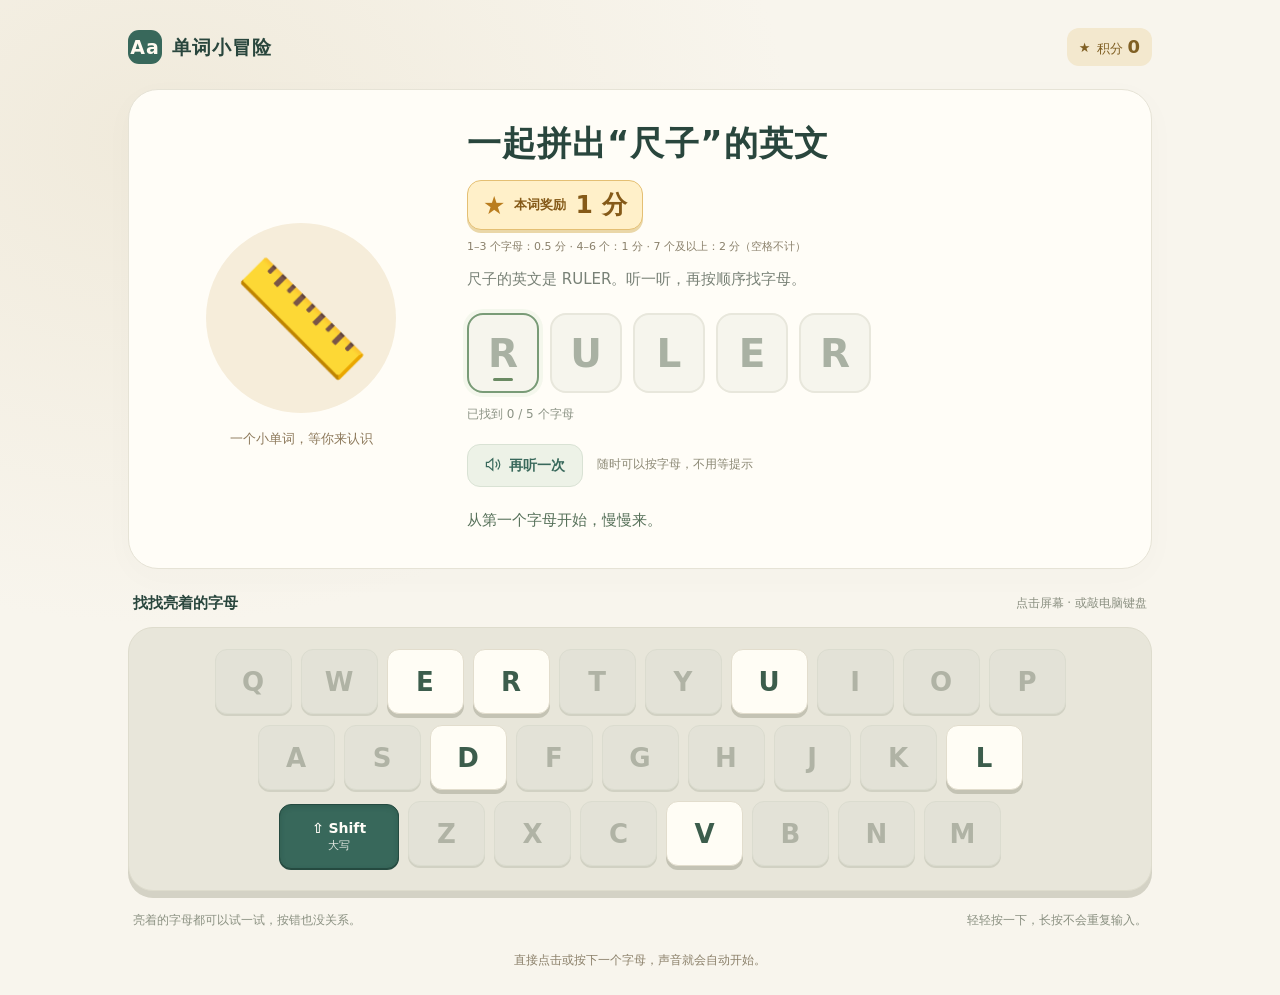
==== commit 3bce6381: "feat: 调整单词游戏延迟设置，优化用户体验" ====
--- a/study-char/word-adventure.html
+++ b/study-char/word-adventure.html
@@ -259,8 +259,9 @@
   // 单词只保存内容；干扰字母按不同字母数计算，数量最多为剩余可选字母数。
   const WORD_POOL = window.WORD_ADVENTURE_WORDS;
   const game = window.WORD_ADVENTURE_GAME;
-  const NEXT_WORD_DELAY = 1000;
-  const HOVER_DELAY = 240;
+  const NEXT_WORD_DELAY = 99;
+  const HOVER_DELAY = 149;
+  const SPELLING_LETTER_GAP = 0;
   const alphabet = 'ABCDEFGHIJKLMNOPQRSTUVWXYZ';
   const rows = ['QWERTYUIOP', 'ASDFGHJKL', 'ZXCVBNM'];
   const $ = id => document.getElementById(id);
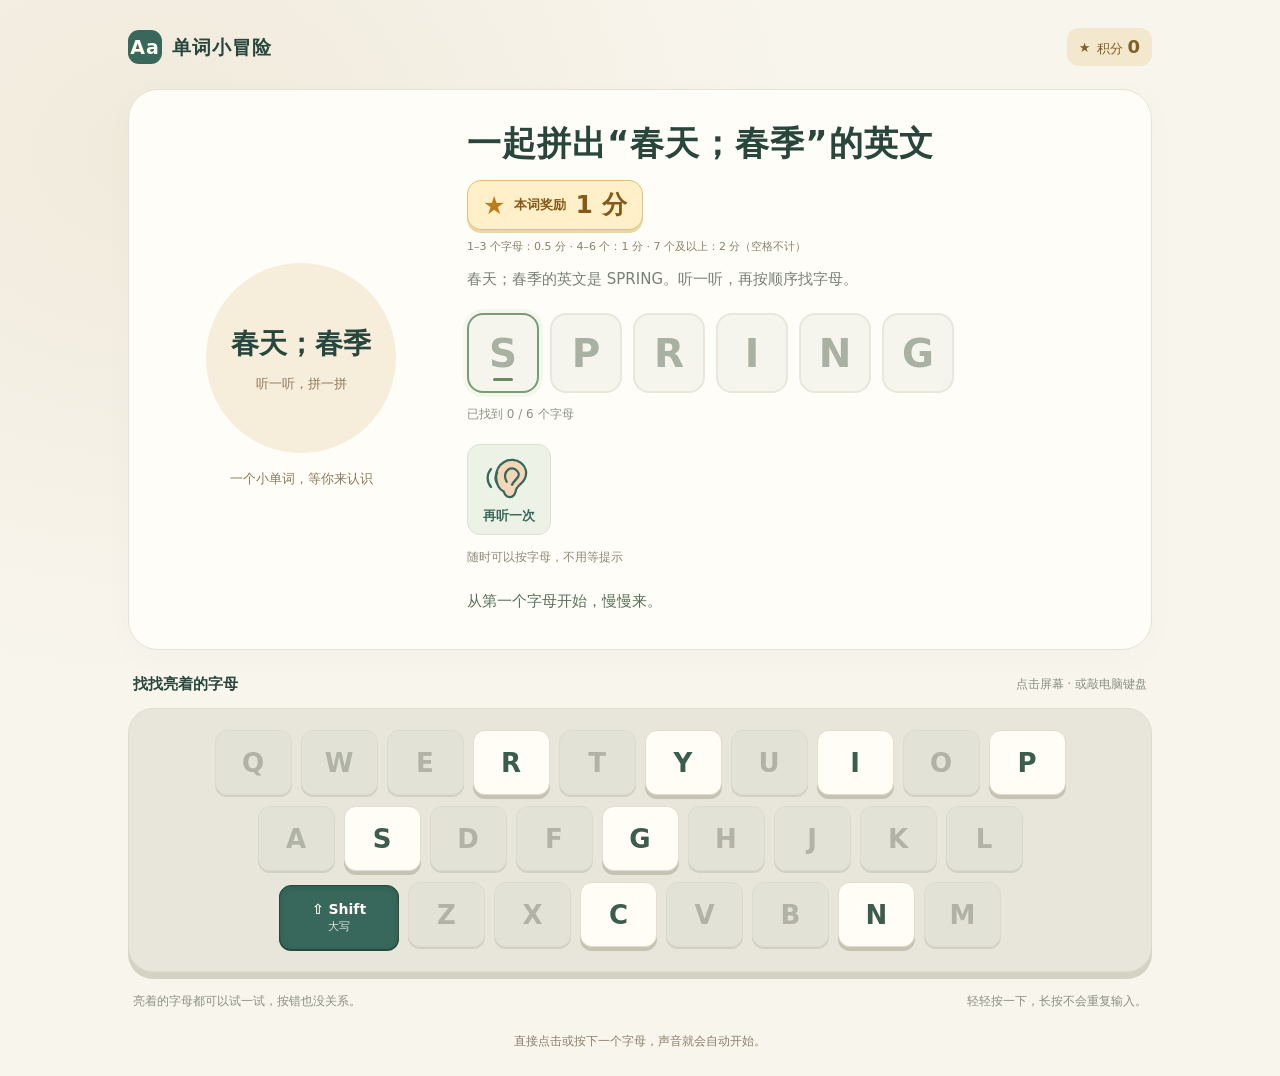
==== commit 82567337: "Enhance help functionality in word adventure game - Added a help dialog with options for users to se" ====
--- a/study-char/word-adventure.html
+++ b/study-char/word-adventure.html
@@ -108,6 +108,31 @@
     .completion p { margin: 0 0 13px; color: #697b60; font-size: 14px; }
     .next { border: 0; border-radius: 13px; background: var(--green); color: white; font-size: 15px; font-weight: 650; padding: 12px 23px; box-shadow: 0 3px 0 #254a40; }
     .next:hover { background: #2e594d; }
+    .control { display: inline-flex; flex-direction: column; align-items: center; justify-content: center; gap: 5px; min-width: 84px; min-height: 91px; padding: 9px 12px; }
+    .control svg { width: 48px; height: 48px; margin: 0; flex-shrink: 0; }
+    .control-label { font-size: 13px; line-height: 1.4; }
+    .actions .audio-state { flex-basis: 100%; }
+    .help-area { margin-top: 16px; padding-top: 14px; border-top: 1px dashed #cbb9dc; display: flex; align-items: center; gap: 14px; flex-wrap: wrap; }
+    .help-area .control { background: #fff4d8; border: 2px solid #ceaa59; color: #76551d; }
+    .completion .control { margin: 0 8px 8px 0; min-width: 116px; }
+    .result-energy { display: block; font-size: 20px; letter-spacing: 2px; color: #ffdf74; }
+    .help-dialog { position: fixed; inset: 16px auto auto 50%; transform: translateX(-50%); margin: 0; width: min(600px, calc(100% - 32px)); max-height: calc(100dvh - 32px); overflow-y: auto; padding: 22px; border: 3px solid #8b6b9e; border-radius: 24px; background: #fffaf0; color: #29463d; box-shadow: 0 16px 60px #2d183555; }
+    .help-dialog::backdrop { background: #2c263a88; }
+    .help-dialog h2 { margin: 15px 0 5px; font-size: 22px; }
+    .help-dialog p { line-height: 1.6; font-size: 13px; }
+    .help-toolbar { display: flex; justify-content: space-between; align-items: flex-start; gap: 28px; }
+    .help-toolbar .control { width: 44%; min-height: 108px; border-width: 2px; }
+    .help-back { border: 2px solid #56795f; background: #eaf4e5; color: #315b41; border-radius: 15px; font-weight: 700; }
+    .help-cards { display: grid; grid-template-columns: repeat(2, minmax(0, 1fr)); gap: 18px; margin: 18px 0 0; }
+    .help-card { position: relative; display: flex; flex-direction: column; align-items: center; gap: 8px; padding: 14px 8px; min-width: 0; min-height: 166px; border: 3px solid #d3c6df; border-radius: 18px; background: #fffdf9; color: #604676; }
+    .help-card > svg { width: 86px; height: 86px; }
+    .help-card[aria-pressed="true"] { border-color: #8050a0; background: #efe1fa; }
+    .choice-mark { visibility: hidden; position: absolute; top: 7px; right: 9px; font-size: 24px; font-weight: 800; }
+    .help-card[aria-pressed="true"] .choice-mark { visibility: visible; }
+    .help-retry { font-size: 12px; font-weight: 650; }
+    .help-notice { min-height: 21px; color: #805615; }
+    .control:disabled { opacity: .4; }
+    .icon-defs { position: absolute; width: 0; height: 0; overflow: hidden; }
     [hidden] { display: none !important; }
     .lesson.complete .cat, .lesson.complete .emoji, .lesson.complete .meaning-art { animation: cat-dance .6s ease-in-out 3; }
     .lesson.complete .cat-scene::before { background: #e8efdb; }
@@ -163,6 +188,12 @@
       .shift-state { font-size: 10px; }
       .keyboard-note { flex-direction: column; gap: 3px; }
       .audio-notice { margin-top: 12px; }
+      .control { min-width: 76px; padding: 8px; }
+      .help-area { justify-content: center; }
+      .help-dialog { padding: 16px; }
+      .help-toolbar { gap: 24px; }
+      .help-cards { gap: 12px; }
+      .help-card > svg { width: 72px; height: 72px; }
     }
     @media (prefers-reduced-motion: reduce) {
       *, *::before, *::after { animation: none !important; transition: none !important; }
@@ -171,6 +202,18 @@
   </style>
 </head>
 <body>
+<svg class="icon-defs" aria-hidden="true" xmlns="http://www.w3.org/2000/svg"><defs>
+  <symbol id="icon-ear" viewBox="0 0 64 64"><path d="M25 50c-12-6-15-30 0-39 16-10 36 5 28 22-3 7-11 9-12 16-2 11-13 11-16 1Z" fill="#f4d6b9" stroke="currentColor" stroke-width="3"/><path d="M29 37c-8-13 7-25 15-13 4 7-5 10-8 17M8 20c-6 7-6 17 0 24M16 25c-3 5-3 9 0 14" fill="none" stroke="currentColor" stroke-width="3" stroke-linecap="round"/></symbol>
+  <symbol id="icon-check" viewBox="0 0 64 64"><rect x="7" y="9" width="50" height="46" rx="8" fill="#fff8e6" stroke="currentColor" stroke-width="3"/><path d="m17 32 10 10 22-23" fill="none" stroke="#38685b" stroke-width="7" stroke-linecap="round" stroke-linejoin="round"/></symbol>
+  <symbol id="icon-erase" viewBox="0 0 64 64"><path d="M7 32 23 12h33v40H23Z" fill="#fff8e6" stroke="currentColor" stroke-width="3" stroke-linejoin="round"/><path d="m30 23 17 18m0-18L30 41" stroke="currentColor" stroke-width="4" stroke-linecap="round"/></symbol>
+  <symbol id="icon-friend" viewBox="0 0 64 64"><path d="m9 30 2-19 14 9m15 0 13-9 2 19" fill="#e9bc79" stroke="currentColor" stroke-width="2"/><ellipse cx="32" cy="38" rx="25" ry="21" fill="#edc58d" stroke="currentColor" stroke-width="2"/><circle cx="22" cy="35" r="3" fill="#4b493a"/><circle cx="42" cy="35" r="3" fill="#4b493a"/><path d="m28 43 4 4 4-4m-4 4v5" fill="none" stroke="currentColor" stroke-width="2" stroke-linecap="round"/></symbol>
+  <symbol id="icon-help" viewBox="0 0 96 80"><use href="#icon-friend" x="0" y="18" width="62" height="62"/><path d="M59 4h29v30H65l-9 8V10Z" fill="#fff" stroke="currentColor" stroke-width="3"/><text x="74" y="28" text-anchor="middle" fill="currentColor" font-size="27" font-weight="800">?</text></symbol>
+  <symbol id="icon-back" viewBox="0 0 64 64"><path d="m27 12-18 17 18 17M11 29h29c16 0 16 24 0 24" fill="none" stroke="currentColor" stroke-width="7" stroke-linecap="round" stroke-linejoin="round"/></symbol>
+  <symbol id="icon-learn" viewBox="0 0 96 80"><use href="#icon-friend" x="20" y="0" width="56" height="56"/><path d="M9 40q21-8 39 3 18-11 39-3v33q-21-8-39 0-18-8-39 0Z" fill="#f7e9c8" stroke="currentColor" stroke-width="3"/><path d="M48 43v30M19 51l18 3m-18 7 18 3m22-10 18-3m-18 13 18-3" fill="none" stroke="currentColor" stroke-width="2"/></symbol>
+  <symbol id="icon-road" viewBox="0 0 96 80"><use href="#icon-friend" x="0" y="8" width="48" height="48"/><path d="m40 76 26-34 23 34" fill="#e1e8cf" stroke="currentColor" stroke-width="3"/><path d="M48 21h35m-12-12 13 12-13 12" fill="none" stroke="currentColor" stroke-width="6" stroke-linecap="round" stroke-linejoin="round"/><path d="m64 58 5 12" stroke="#fff" stroke-width="4"/></symbol>
+  <symbol id="icon-muted" viewBox="0 0 32 32"><path d="m15 5-7 7H3v8h5l7 7V5Zm6 6 8 12m0-12-8 12" fill="#fff5db" stroke="currentColor" stroke-width="2.5" stroke-linejoin="round"/></symbol>
+  <symbol id="icon-practice" viewBox="0 0 64 64"><rect x="7" y="7" width="44" height="50" rx="5" fill="#fff8e6" stroke="currentColor" stroke-width="3"/><path d="m24 43 7-18 10 4-7 18-10 5Zm7-18 4-8 10 4-4 8" fill="#e7aa50" stroke="currentColor" stroke-width="2"/><path d="M14 17h9M14 25h6" stroke="currentColor" stroke-width="2"/></symbol>
+</defs></svg>
 <main>
   <header class="header">
     <p class="brand"><span aria-hidden="true">Aa</span>单词小冒险</p>
@@ -215,16 +258,17 @@
       <div class="image-options" id="image-options" role="group" aria-label="选择听到的图案" hidden></div>
       <p class="progress" id="progress">已找到 0 / 3 个字母</p>
       <div class="actions">
-        <button class="listen" id="listen" type="button" aria-label="再听一次英文单词、中文释义和字母拼写"><svg viewBox="0 0 24 24" fill="none" stroke="currentColor" stroke-width="1.7" aria-hidden="true"><path d="M11 4 5 9H2v6h3l6 5Z"/><path d="M15 8a6 6 0 0 1 0 8m3-11a10 10 0 0 1 0 14"/></svg>再听一次</button>
+        <button class="listen control" id="listen" type="button" aria-label="再听一次英文单词、中文释义和字母拼写"><svg aria-hidden="true"><use href="#icon-ear"/></svg><span class="control-label">再听一次</span></button>
+        <button class="boss-action control" id="erase" type="button" hidden><svg aria-hidden="true"><use href="#icon-erase"/></svg><span class="control-label">改一个字母</span></button>
+        <button class="submit control" id="submit" type="button" aria-label="检查答案" hidden disabled><svg aria-hidden="true"><use href="#icon-check"/></svg><span class="control-label">检查答案</span></button>
         <span class="audio-state" id="audio-state">听一听，也可以直接开始</span>
-        <button class="submit" id="submit" type="button" hidden disabled>我答好了</button>
-        <button class="boss-action" id="erase" type="button" hidden>⌫ 改一个字母</button>
-        <button class="boss-action" id="answer" type="button" hidden>看看答案</button>
-        <button class="boss-action" id="skip" type="button" hidden>下次再来</button>
-        <button class="boss-action" id="audio-continue" type="button" hidden>声音没播放，继续普通题</button>
+      </div>
+      <div class="help-area" id="help-area" hidden>
+        <button class="boss-action control" id="help" type="button" aria-haspopup="dialog" aria-controls="help-dialog"><svg aria-hidden="true"><use href="#icon-help"/></svg><span class="control-label">帮帮我</span></button>
+        <button class="boss-action control" id="audio-continue" type="button" hidden><svg aria-hidden="true"><use href="#icon-muted"/></svg><span class="control-label">声音没播放<br>找小伙伴帮忙</span></button>
       </div>
       <p class="feedback" id="feedback" role="status" aria-live="polite">从第一个字母开始，慢慢来。</p>
-      <div class="completion" id="completion" hidden><p id="completion-message">拼对啦！即将认识下一个单词。</p><button class="next" id="next" type="button">下一个单词 →</button> <button class="boss-action" id="practice" type="button" hidden>跟着拼一遍</button></div>
+      <div class="completion" id="completion" hidden><p id="completion-message">拼对啦！即将认识下一个单词。</p><button class="next control" id="next" type="button"><svg aria-hidden="true"><use href="#icon-road"/></svg><span class="result-energy" id="result-energy" aria-hidden="true" hidden>⚡⚡⚡⚡⚡</span><span class="control-label" id="next-label">下一个单词</span></button> <button class="boss-action control" id="practice" type="button" hidden><svg aria-hidden="true"><use href="#icon-practice"/></svg><span class="control-label">跟着拼一遍</span></button></div>
     </div>
   </section>
   <section class="keyboard-area" id="keyboard-area" aria-labelledby="keyboard-title">
@@ -238,6 +282,19 @@
   <p class="audio-notice" id="audio-notice" role="status"></p>
   <noscript><p>请启用 JavaScript，开始单词小冒险。</p></noscript>
 </main>
+<dialog class="help-dialog" id="help-dialog" aria-labelledby="help-title" aria-describedby="help-description">
+  <div class="help-toolbar">
+    <button class="help-back control" id="help-back" type="button" autofocus><svg aria-hidden="true"><use href="#icon-back"/></svg><span class="control-label">回去再想</span></button>
+    <button class="submit control" id="help-confirm" type="button" disabled><svg aria-hidden="true"><use href="#icon-check"/></svg><span class="control-label" id="help-confirm-label">先选一张图卡</span></button>
+  </div>
+  <h2 id="help-title">小伙伴来帮忙</h2>
+  <p id="help-description">点图卡听说明。选好了，再点上面的大勾；回头箭头可以继续想。</p>
+  <div class="help-cards">
+    <button class="help-card" id="help-learn" type="button" aria-pressed="false"><svg aria-hidden="true"><use href="#icon-learn"/></svg><span>一起学答案</span><span class="choice-mark" aria-hidden="true">✓</span><span class="help-retry" id="help-learn-retry" hidden>↻ 点图卡再听说明</span></button>
+    <button class="help-card" id="help-leave" type="button" aria-pressed="false"><svg aria-hidden="true"><use href="#icon-road"/><use id="help-muted" href="#icon-muted" x="60" y="45" width="30" height="30" hidden/></svg><span id="help-leave-label">去普通关</span><span class="choice-mark" aria-hidden="true">✓</span><span class="help-retry" id="help-leave-retry" hidden>↻ 点图卡再听说明</span></button>
+  </div>
+  <p class="help-notice" id="help-notice" role="status"></p>
+</dialog>
 <script src="word-adventure-words.js"></script>
 <script src="word-adventure-game.js"></script>
 <script>
@@ -271,6 +328,7 @@
   let currentWord, position = 0, complete = false, choices = new Set();
   let currentTask = null, input = '', selectedEmoji = null, selectedOption = -1;
   let heardTarget = false, audioFailed = false, practiceMode = false;
+  let helpChoice = null;
   // 只切换显示形式，词库、按键匹配和朗读文本继续使用原始内容。
   let lowercaseLetters = false;
   let feedbackText = $('feedback').textContent, audioStateText = $('audio-state').textContent;
@@ -319,6 +377,7 @@
     } catch (_) { storageNotice('这次进度没能保存，请保持页面打开。'); }
   }
   function isBoss() { return currentTask && currentTask.kind !== 'normal'; }
+  function helpOpen() { return $('help-dialog').open; }
   function renderBuff() {
     $('score').textContent = progress.score;
     $('buff').hidden = progress.buffRemaining === 0;
@@ -465,7 +524,7 @@
   }
   // 悬停只替换悬停语音；提示和按键反馈优先，结束后再读仍停留的最新字母。
   function playHoveredLetter() {
-    if (!supported || document.hidden || needsGesture || complete || !hoverReady || !hoveredLetter ||
+    if (helpOpen() || !supported || document.hidden || needsGesture || complete || !hoverReady || !hoveredLetter ||
         buttons.get(hoveredLetter)?.disabled || (audioRole && audioRole !== 'hover')) return;
     const letter = hoveredLetter;
     hoverReady = false; // 每次停留只读一次，不能在语音结束后循环重读。
@@ -473,7 +532,7 @@
   }
   function requestHover(letter) {
     clearHover();
-    if (!supported || document.hidden || complete || buttons.get(letter)?.disabled) return;
+    if (helpOpen() || !supported || document.hidden || complete || buttons.get(letter)?.disabled) return;
     hoveredLetter = letter;
     hoverTimer = setTimeout(() => {
       hoverTimer = null; hoverReady = true;
@@ -495,8 +554,12 @@
 
   // 语音独立于输入进度。只有当前播放批次可以更新界面，取消后的回调不会干扰新输入。
   function playSequence(steps, role, startDelay = 0) {
+    if (helpOpen() && role !== 'help') return;
     stopAudio();
-    if (!supported || document.hidden) return;
+    if (!supported || document.hidden) {
+      if (role === 'help') helpSpeechFailed();
+      return;
+    }
     refreshVoices();
     const generation = audioGeneration;
     let voiceNotice = '';
@@ -517,15 +580,15 @@
       if (complete) scheduleNextWord();
       else playHoveredLetter();
     }
-    function fail(error) {
+    function fail(error, step) {
       if (generation !== audioGeneration) return;
       clearHover(); stopAudio();
-      if (isBoss() && !complete) {
+      if (isBoss() && !complete && step.target) {
         audioFailed = true;
         if (error === 'not-allowed') needsGesture = true;
         $('audio-notice').textContent = heardTarget
           ? '这次声音没播放出来，仍可提交刚才听到的答案，也可以再听一次。'
-          : '这次声音没播放出来。点“再听一次”重试，或继续普通题。';
+          : '这次声音没播放出来。点耳朵重试，或点小伙伴找帮助。';
         renderBossControls();
       } else if (error === 'not-allowed') {
         needsGesture = true;
@@ -552,12 +615,31 @@
         candidates.find(preferred) || candidates.find(voice => voice.localService) || candidates[0] || null;
       // 中文语音不可用时跳过释义，保留英文和字母提示。
       function handleError(error) {
-        if (chinese && (error === 'language-unavailable' || error === 'voice-unavailable')) {
+        if (step.purpose === 'help' || step.purpose === 'controls') {
+          clearTimeout(speechWatchdog); clearListening(); activeUtterance = null;
+          if (step.purpose === 'help') helpSpeechFailed();
+          else {
+            voiceNotice = complete && role === 'celebration'
+              ? '结果按钮的说明没能播放，请家长帮忙说明图示用途。'
+              : '控件说明没能播放，请家长帮忙说明图示用途。' + (!complete && role === 'prompt' ? '英文单词会继续播放。' : '');
+            $('audio-notice').textContent = voiceNotice;
+          }
+          // 一步说明失败不能结束后面的目标英文，也不授予或撤销听音资格。
+          synth.cancel();
+          audioTimer = setTimeout(() => run(index + 1), 380);
+        } else if (isBoss() && complete && role === 'celebration' && chinese && step.purpose === 'result-meaning') {
+          // 结果释义不是目标听音；故障后仍尝试最后的按钮用途说明。
+          clearTimeout(speechWatchdog); clearListening(); activeUtterance = null;
+          voiceNotice = '中文释义没能播放，答案仍可看。请家长帮忙读一遍。';
+          $('audio-notice').textContent = voiceNotice;
+          synth.cancel();
+          audioTimer = setTimeout(() => run(index + 1), 380);
+        } else if (chinese && (error === 'language-unavailable' || error === 'voice-unavailable')) {
           clearTimeout(speechWatchdog); clearListening();
           voiceNotice = '暂时没有中文声音，中文释义仍可看。请在设备上添加普通话语音后再试。';
           $('audio-notice').textContent = voiceNotice;
           audioTimer = setTimeout(() => run(index + 1), 380);
-        } else fail(error);
+        } else fail(error, step);
       }
       let settled = false, started = false;
       speech.onstart = () => {
@@ -578,24 +660,28 @@
           $('audio-notice').textContent = '';
           renderBossControls();
         }
-        audioTimer = setTimeout(() => run(index + 1), step.letter ? 100 : 380);
+        const gap = step.letter && steps[index + 1]?.letter ? SPELLING_LETTER_GAP : step.letter ? 100 : 380;
+        audioTimer = setTimeout(() => run(index + 1), gap);
       };
       speech.onerror = event => {
         if (generation !== audioGeneration || settled) return;
         settled = true; handleError(event.error);
       };
       // 某些系统缺少语音时不发送结束事件；输入仍然可用，超时后恢复悬停提示。
-      speechWatchdog = setTimeout(() => { if (!settled) { settled = true; fail('timeout'); } }, 10000);
-      try { synth.speak(speech); } catch (_) { fail('failed'); }
+      speechWatchdog = setTimeout(() => { if (generation === audioGeneration && !settled) { settled = true; handleError('timeout'); } }, 10000);
+      try { synth.speak(speech); } catch (_) { settled = true; handleError('failed'); }
     }
     if (startDelay) audioTimer = setTimeout(() => run(0), startDelay);
     else run(0);
   }
 
   function playPrompt(startDelay = 0, introduction = false) {
+    if (helpOpen()) return;
     if (isBoss() && !complete && !practiceMode) {
       playSequence([
-        ...(introduction ? [{ text: '稀有挑战！挑战成功，接下来五题双倍！', lang: 'zh-CN' }] : []),
+        ...(introduction ? ['稀有挑战！挑战成功，接下来五题双倍！', '点耳朵，再听一遍。', '想好了，点大勾检查。', '需要帮助，点小伙伴。',
+          ...(currentTask.kind === 'image' ? [] : ['退格可以擦掉一个字母。'])]
+          .map(text => ({ text, lang: 'zh-CN', purpose: 'controls' })) : []),
         { text: currentWord.speech, target: true }
       ], 'prompt', startDelay);
       return;
@@ -655,7 +741,7 @@
   function renderProgress() {
     if (isBoss() && !practiceMode) {
       if (currentTask.kind === 'image') {
-        $('progress').textContent = complete ? '挑战已结束' : selectedEmoji === null ? '选一个图案，再点“我答好了”' : '已选好，想好了再提交';
+        $('progress').textContent = complete ? '挑战已结束' : selectedEmoji === null ? '选一个图案，再点大勾检查' : '已选好，想好了再点大勾';
       } else {
         const missing = currentTask.kind === 'partial' ? currentTask.missingPositions : [...currentWord.letters].map((_, i) => i);
         [...$('slots').children].forEach((slot, index) => {
@@ -691,39 +777,101 @@
     $('slots').setAttribute('aria-label', '单词拼写进度，已找到 ' + position + ' 个，共 ' + currentWord.letters.length + ' 个字母');
   }
 
+  function renderHelp() {
+    $('help-learn').setAttribute('aria-pressed', String(helpChoice === 'learn'));
+    $('help-leave').setAttribute('aria-pressed', String(helpChoice === 'leave'));
+    const unavailable = !heardTarget && audioFailed;
+    $('help-leave-label').textContent = unavailable ? '声音没播放，去普通关' : '去普通关';
+    $('help-muted').hidden = !unavailable;
+    $('help-confirm').disabled = !helpOpen() || complete || helpChoice === null;
+    $('help-confirm-label').textContent = helpChoice === 'learn' ? '一起学' : helpChoice === 'leave' ? '去普通关' : '先选一张图卡';
+  }
+
+  function helpSpeechFailed() {
+    if (!helpOpen()) return;
+    $('help-notice').textContent = '说明声音没能播放，请家长帮忙说明。点图卡可以重听，仍可返回、改选或点大勾。';
+    if (helpChoice) $('help-' + helpChoice + '-retry').hidden = false;
+  }
+
+  function openHelp() {
+    if (storageBlocked || !isBoss() || complete || helpOpen()) return;
+    clearHeld(); stopAudio(); stopEffects();
+    helpChoice = null;
+    $('help-notice').textContent = '';
+    $('help-learn-retry').hidden = true; $('help-leave-retry').hidden = true;
+    $('help-dialog').showModal();
+    renderHelp(); renderBossControls();
+    $('help-back').focus();
+    playSequence([{ text: '这里可以找帮助。回头箭头，可以回去继续想。', lang: 'zh-CN', purpose: 'help' }], 'help');
+  }
+
+  function chooseHelp(choice) {
+    if (!helpOpen() || !isBoss() || complete) return;
+    helpChoice = choice;
+    $('help-notice').textContent = '';
+    $('help-learn-retry').hidden = true; $('help-leave-retry').hidden = true;
+    renderHelp();
+    const explanations = choice === 'learn'
+      ? ['一起看答案，这次不拿双倍能量。', '想一起学，就点大勾。', '回头箭头可以继续想。']
+      : !heardTarget && audioFailed
+        ? ['声音没播放，继续普通题，这次不算答错。', '要走就点大勾。', '回头箭头可以继续想。']
+        : ['回普通关，这次先不拿双倍能量。', '要走就点大勾。', '回头箭头可以继续想。'];
+    playSequence(explanations.map(text => ({ text, lang: 'zh-CN', purpose: 'help' })), 'help');
+  }
+
+  function closeHelp(resume = true) {
+    if (!helpOpen()) return;
+    stopAudio(); clearHeld();
+    $('help-dialog').close(); helpChoice = null;
+    renderHelp(); renderBossControls();
+    if (resume && isBoss() && !complete && !storageBlocked) {
+      $('help').focus();
+      if (!heardTarget) playPrompt();
+    }
+  }
+
+  function confirmHelp() {
+    if (!helpOpen() || !isBoss() || complete || helpChoice === null) return;
+    finishBoss(helpChoice === 'learn' ? 'assisted' : !heardTarget && audioFailed ? 'unavailable' : 'skipped');
+  }
+
   function renderBossControls() {
     if (!isBoss()) return;
     const ready = currentTask.kind === 'image' ? selectedEmoji !== null
       : input.length === (currentTask.kind === 'partial' ? currentTask.missingPositions.length : currentWord.letters.length);
-    $('submit').disabled = complete || !heardTarget || !ready;
-    $('erase').disabled = complete || input.length === 0;
+    $('submit').disabled = helpOpen() || complete || !heardTarget || !ready;
+    $('erase').disabled = helpOpen() || complete || input.length === 0;
     $('audio-continue').hidden = complete || heardTarget || !audioFailed;
-    $('answer').hidden = complete; $('skip').hidden = complete;
+    $('help-area').hidden = complete;
     $('submit').hidden = complete; $('erase').hidden = complete || currentTask.kind === 'image';
   }
 
   function finishBoss(outcome) {
     if (complete || !isBoss()) return;
     complete = true; practiceMode = false;
+    closeHelp(false);
     clearHover(); stopAudio();
     const result = settle(outcome);
     if (!result) return;
+    if (outcome === 'skipped' || outcome === 'unavailable') {
+      startWord(false);
+      if (outcome === 'unavailable') $('audio-notice').textContent = '刚才挑战的声音没能播放，已继续普通题，不算答错。';
+      return;
+    }
     buttons.forEach(button => { button.disabled = true; });
     $('lesson').classList.toggle('complete', outcome === 'correct');
     $('task-title').textContent = outcome === 'correct' ? '挑战成功！双倍能量到手！'
-      : outcome === 'wrong' ? '差一点！我们一起记住它' : outcome === 'assisted' ? '一起看看答案吧'
-      : outcome === 'unavailable' ? '声音休息了，继续小冒险' : '下次再挑战！';
+      : outcome === 'wrong' ? '差一点！我们一起记住它' : '一起看看答案吧';
     const messages = {
       correct: '获得五颗双倍能量！接下来 5 道普通题，每题积分 ×2。',
       wrong: '这次没拼对也没关系。记住答案，下次再挑战！',
-      assisted: '这次一起学习答案，下次试着自己回忆。',
-      skipped: '已跳过这次挑战，普通题一样能攒积分。',
-      unavailable: '这次声音没能播放，继续普通题，不算答错。'
+      assisted: '这次一起学习答案，下次试着自己回忆。'
     };
     renderFeedback(messages[outcome]);
     $('completion-message').textContent = messages[outcome];
     $('completion').hidden = false;
-    $('next').textContent = outcome === 'correct' ? '带着双倍能量出发 →' : '继续普通题 →';
+    $('next-label').textContent = outcome === 'correct' ? '带着双倍能量出发' : '去普通关';
+    $('result-energy').hidden = outcome !== 'correct';
     $('practice').hidden = currentTask.kind === 'image' || !['wrong', 'assisted'].includes(outcome);
     $('friend-caption').textContent = outcome === 'correct' ? '五颗能量，五次双倍！' : '每次挑战都是新的练习';
     if (currentTask.kind === 'image') {
@@ -735,18 +883,20 @@
     renderLetterCase(); renderBuff();
     const soundDuration = outcome === 'correct' ? playVictorySound() : 0;
     playSequence([
-      ...(outcome === 'correct' ? [{ text: '挑战成功，接下来五题双倍！', lang: 'zh-CN' }] : []),
-      { text: currentWord.speech }, { text: currentWord.meaning, lang: 'zh-CN' }
+      ...(outcome === 'correct' ? [{ text: '挑战成功，接下来五题双倍！', lang: 'zh-CN', purpose: 'controls' }] : []),
+      { text: currentWord.speech }, { text: currentWord.meaning, lang: 'zh-CN', purpose: 'result-meaning' },
+      { text: outcome === 'correct' ? '点大箭头，带着双倍能量出发。'
+        : currentTask.kind === 'image' ? '点大箭头，去普通关。' : '点写字卡，跟着拼。点大箭头，去普通关。', lang: 'zh-CN', purpose: 'controls' }
     ], 'celebration', soundDuration);
   }
 
   function submitBoss() {
-    if (!isBoss() || complete || $('submit').disabled) return;
+    if (helpOpen() || !isBoss() || complete || $('submit').disabled) return;
     finishBoss(game.isBossAnswerCorrect(currentTask, currentTask.kind === 'image' ? selectedEmoji : input) ? 'correct' : 'wrong');
   }
 
   function eraseLetter() {
-    if (!isBoss() || complete || currentTask.kind === 'image' || !input.length) return;
+    if (helpOpen() || !isBoss() || complete || currentTask.kind === 'image' || !input.length) return;
     input = input.slice(0, -1); clearHover(); renderProgress();
   }
 
@@ -761,7 +911,7 @@
   }
 
   function inputLetter(letter) {
-    if (storageBlocked || (complete && !practiceMode)) return;
+    if (helpOpen() || storageBlocked || (complete && !practiceMode)) return;
     clearHover();
     if (isBoss() && !practiceMode) {
       if (currentTask.kind === 'image') return;
@@ -856,7 +1006,7 @@
   }
 
   function startWord(allowBoss = true) {
-    if (storageBlocked) return;
+    if (helpOpen() || storageBlocked) return;
     clearTimeout(nextWordTimer); nextWordTimer = null;
     stopAudio(); stopEffects(); clearHeld();
     flashTimers.forEach(timer => clearTimeout(timer)); flashTimers.clear();
@@ -883,9 +1033,9 @@
     renderArt(currentTask.kind === 'image');
     $('listen').setAttribute('aria-label', isBoss() ? '再听一次完整英文单词' : '再听一次英文单词、中文释义和字母拼写');
     $('submit').hidden = !isBoss(); $('erase').hidden = !isBoss() || currentTask.kind === 'image';
-    $('answer').hidden = !isBoss(); $('skip').hidden = !isBoss();
+    $('help-area').hidden = !isBoss();
     $('audio-continue').hidden = true; $('practice').hidden = true;
-    $('next').textContent = '下一个单词 →';
+    $('next-label').textContent = '下一个单词'; $('result-energy').hidden = true;
     $('keyboard-area').hidden = currentTask.kind === 'image';
     $('keyboard-title').textContent = isBoss() ? '自己选字母，想好了再提交' : '找找亮着的字母';
     $('keyboard-tip').textContent = isBoss() ? '26 个字母都可以输入，提交前可以退格修改。' : '亮着的字母都可以试一试，按错也没关系。';
@@ -910,7 +1060,7 @@
         picture.textContent = option.emoji; picture.setAttribute('aria-hidden', 'true');
         button.appendChild(picture);
         button.addEventListener('click', () => {
-          if (complete) return;
+          if (helpOpen() || complete) return;
           selectedEmoji = option.emoji; selectedOption = index;
           [...$('image-options').children].forEach((item, i) => item.setAttribute('aria-pressed', String(i === selectedOption)));
           renderProgress();
@@ -922,7 +1072,7 @@
       button.className = 'key' + (choices.has(letter) ? ' available' : '');
       button.disabled = !choices.has(letter);
     });
-    renderFeedback(isBoss() ? '先听一听，再自己试试。可以重听，也可以下次再挑战。' : '从第一个字母开始，慢慢来。');
+    renderFeedback(isBoss() ? '先听一听，再自己试试。点耳朵重听，点小伙伴找帮助。' : '从第一个字母开始，慢慢来。');
     $('audio-notice').textContent = '';
     renderLetterCase(); renderBuff();
     const entryDuration = isBoss() ? playVictorySound() : 0;
@@ -934,7 +1084,7 @@
   }
 
   function startPractice() {
-    if (!isBoss() || !complete || $('practice').hidden) return;
+    if (helpOpen() || !isBoss() || !complete || $('practice').hidden) return;
     stopAudio(); clearHeld();
     practiceMode = true; position = 0; choices = chooseLetters(currentWord);
     $('practice').hidden = true; $('task-title').textContent = '一起跟着拼一遍';
@@ -950,6 +1100,10 @@
     return /^[a-zA-Z]$/.test(event.key) ? event.key.toUpperCase() : null;
   }
   document.addEventListener('keydown', event => {
+    if (helpOpen()) {
+      if (event.repeat && (event.key === 'Enter' || event.key === ' ')) event.preventDefault();
+      return;
+    }
     if (event.ctrlKey || event.metaKey || event.altKey || event.isComposing) return;
     if (event.target instanceof Element && event.target.closest('input,textarea,select,[contenteditable="true"]')) return;
     if (event.repeat && (event.key === 'Enter' || event.key === ' ') && event.target instanceof Element && event.target.closest('button')) {
@@ -971,25 +1125,31 @@
     inputLetter(letter);
   });
   document.addEventListener('keyup', event => {
+    if (helpOpen()) return;
     const letter = eventLetter(event);
     held.delete(letter); buttons.get(letter)?.classList.remove('pressed');
   });
   // 空白处的首次点击也能恢复浏览器拦截的开场提示，字母点击由输入逻辑负责。
   document.addEventListener('click', event => {
-    if (event.isTrusted && needsGesture && !audioRole && position === 0 &&
+    if (!helpOpen() && event.isTrusted && needsGesture && !audioRole && position === 0 &&
         !(event.target instanceof Element && event.target.closest('button'))) playPrompt();
   });
-  $('listen').addEventListener('click', () => { clearHover(); prepareEffects(); stopEffects(); playPrompt(); });
+  $('listen').addEventListener('click', () => { if (helpOpen()) return; clearHover(); prepareEffects(); stopEffects(); playPrompt(); });
   $('letter-case').addEventListener('click', () => {
+    if (helpOpen()) return;
     lowercaseLetters = !lowercaseLetters;
     renderLetterCase();
   });
-  $('next').addEventListener('click', () => { if (complete) startWord(); });
+  $('next').addEventListener('click', () => { if (!helpOpen() && complete) startWord(); });
   $('submit').addEventListener('click', submitBoss);
   $('erase').addEventListener('click', eraseLetter);
-  $('answer').addEventListener('click', () => finishBoss('assisted'));
-  $('skip').addEventListener('click', () => finishBoss('skipped'));
-  $('audio-continue').addEventListener('click', () => { if (!heardTarget && audioFailed) finishBoss('unavailable'); });
+  $('help').addEventListener('click', openHelp);
+  $('help-back').addEventListener('click', () => closeHelp());
+  $('help-learn').addEventListener('click', () => chooseHelp('learn'));
+  $('help-leave').addEventListener('click', () => chooseHelp('leave'));
+  $('help-confirm').addEventListener('click', confirmHelp);
+  $('help-dialog').addEventListener('cancel', event => { event.preventDefault(); closeHelp(); });
+  $('audio-continue').addEventListener('click', openHelp);
   $('practice').addEventListener('click', startPractice);
   window.addEventListener('blur', () => { clearHeld(); if (isBoss()) stopAudio(); });
   document.addEventListener('visibilitychange', () => {
